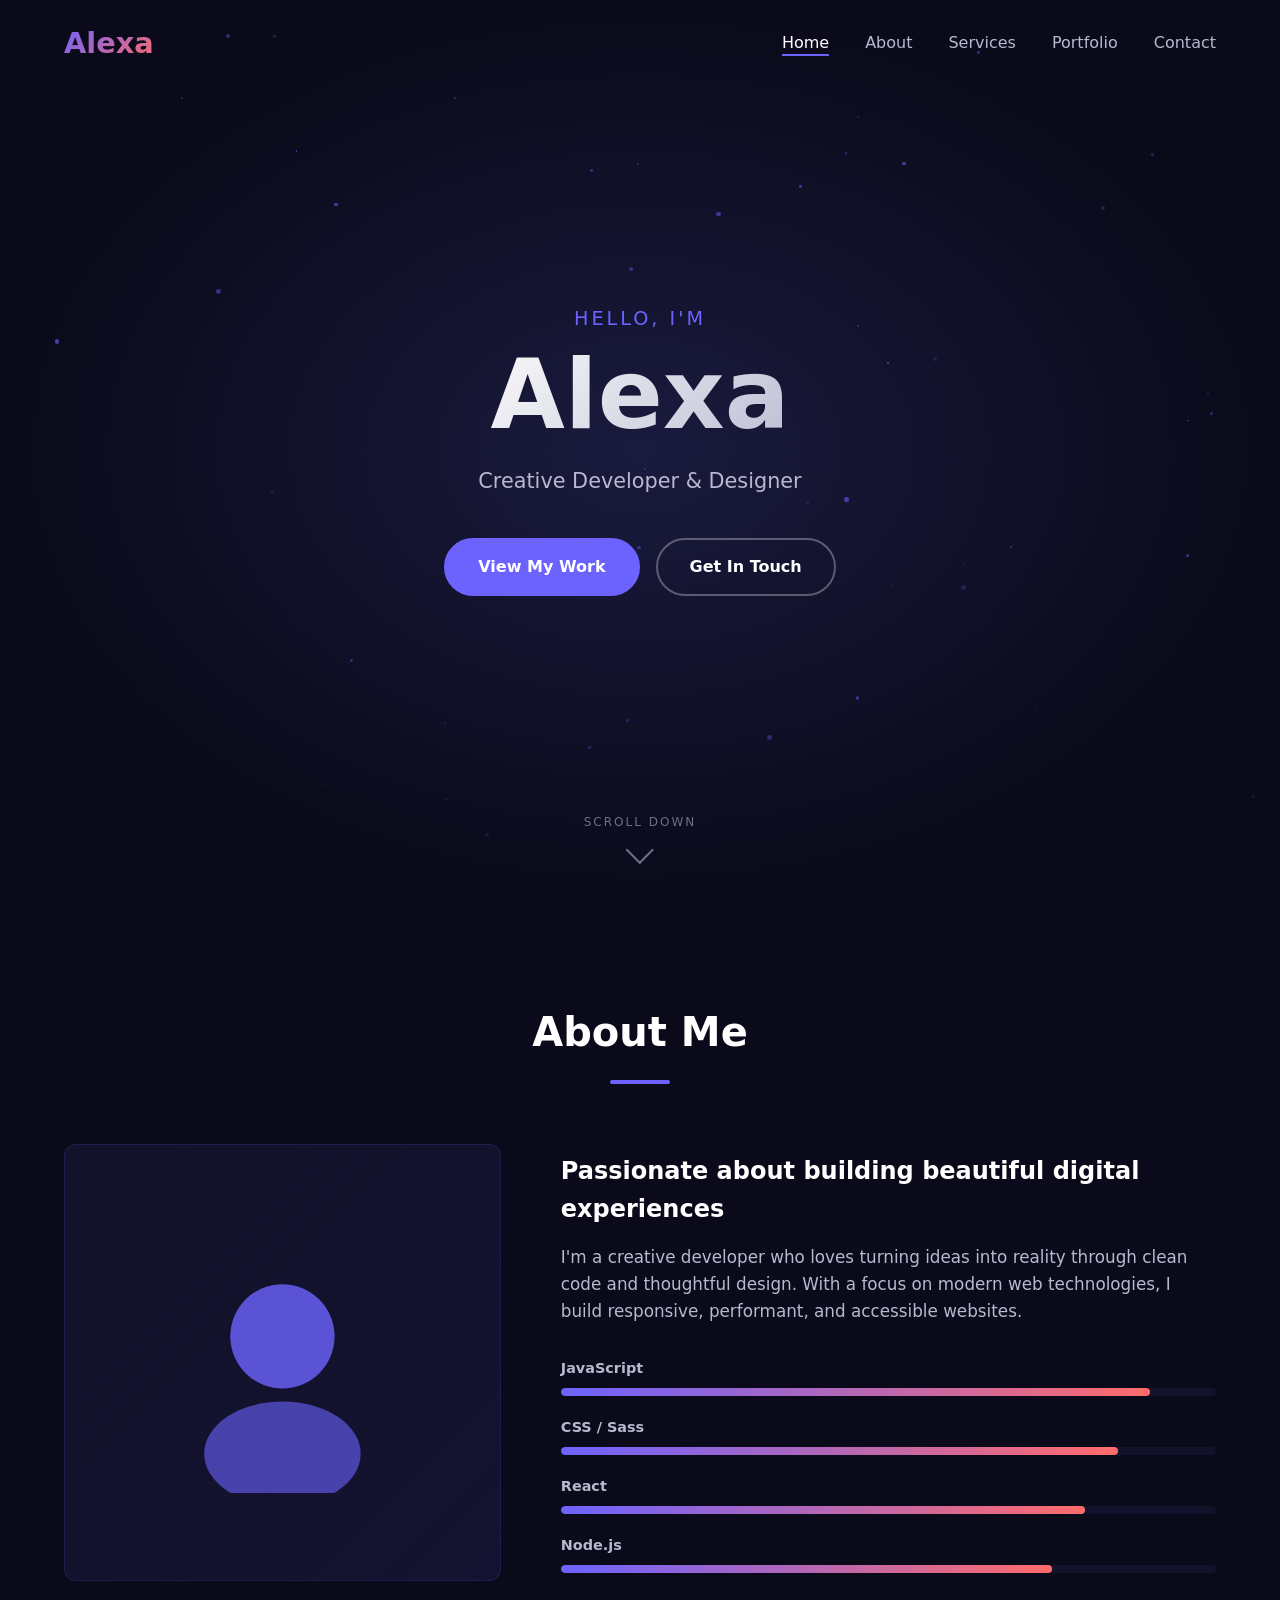
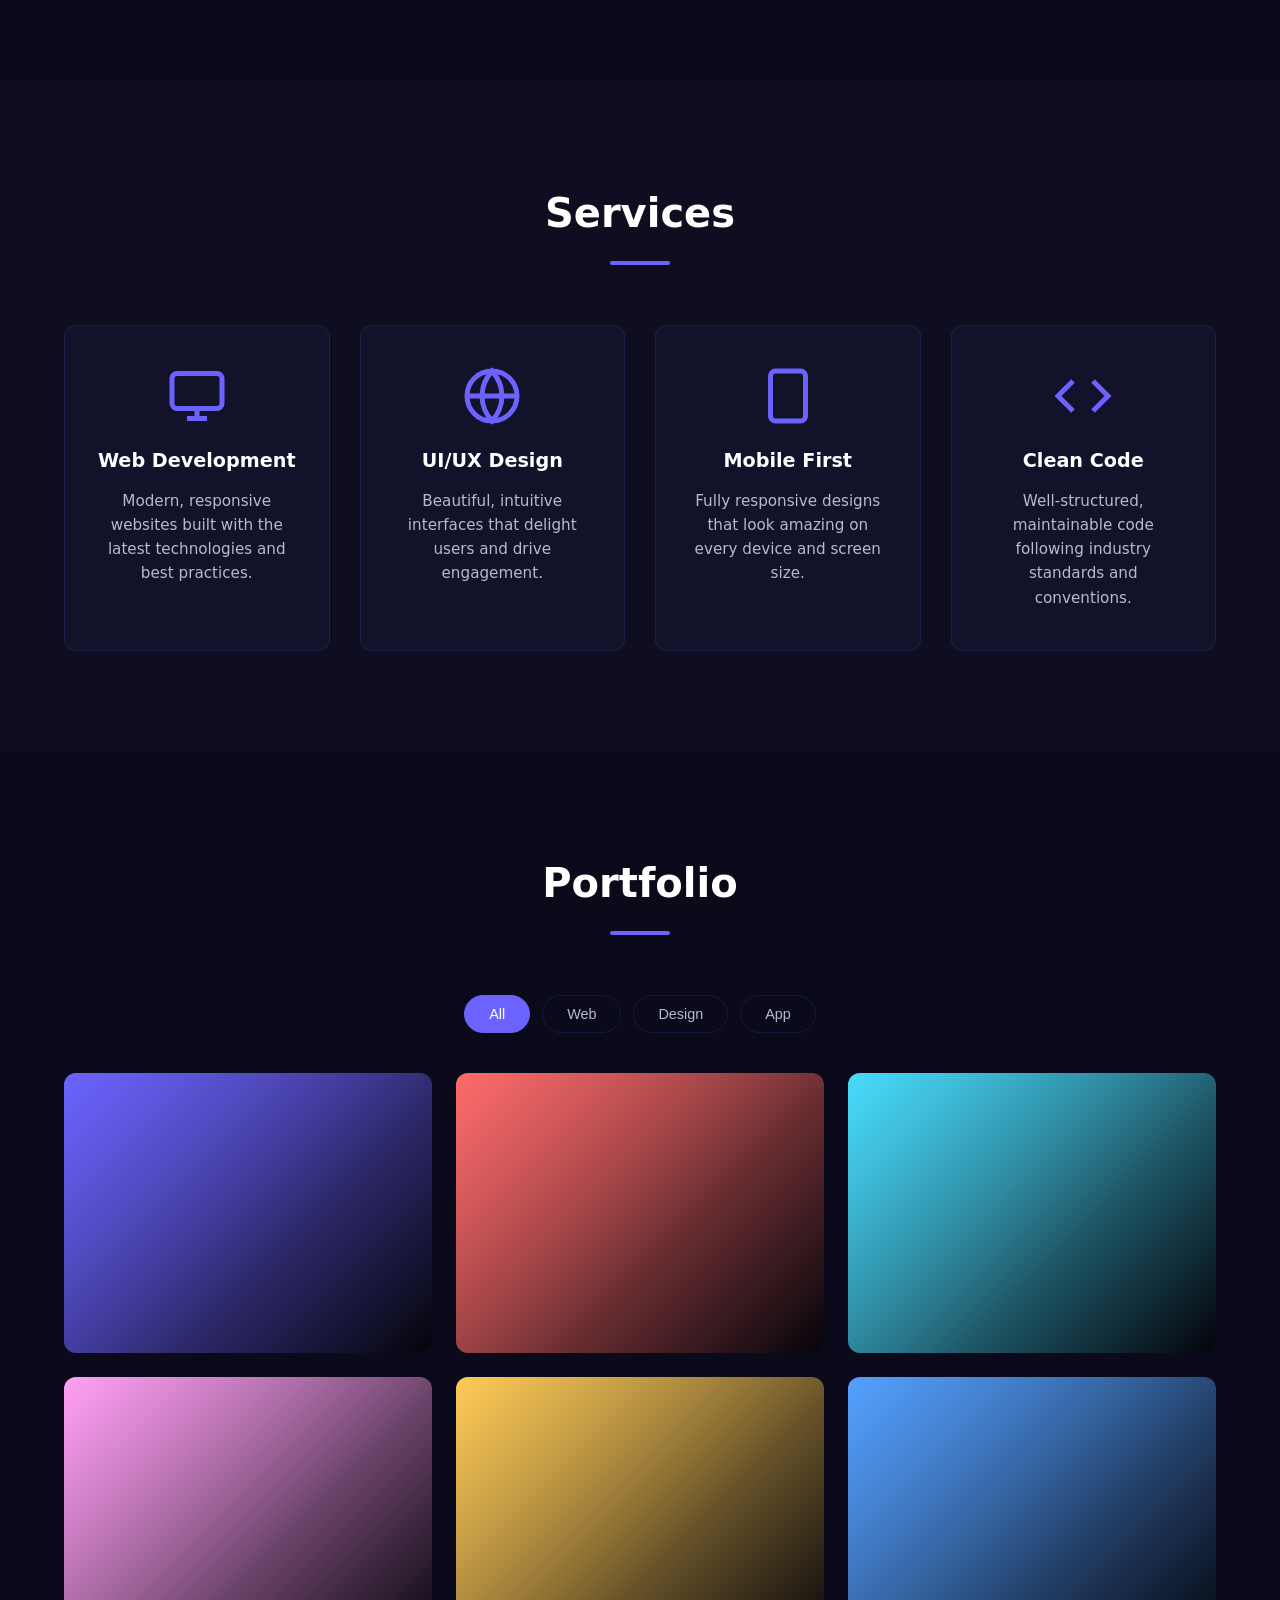
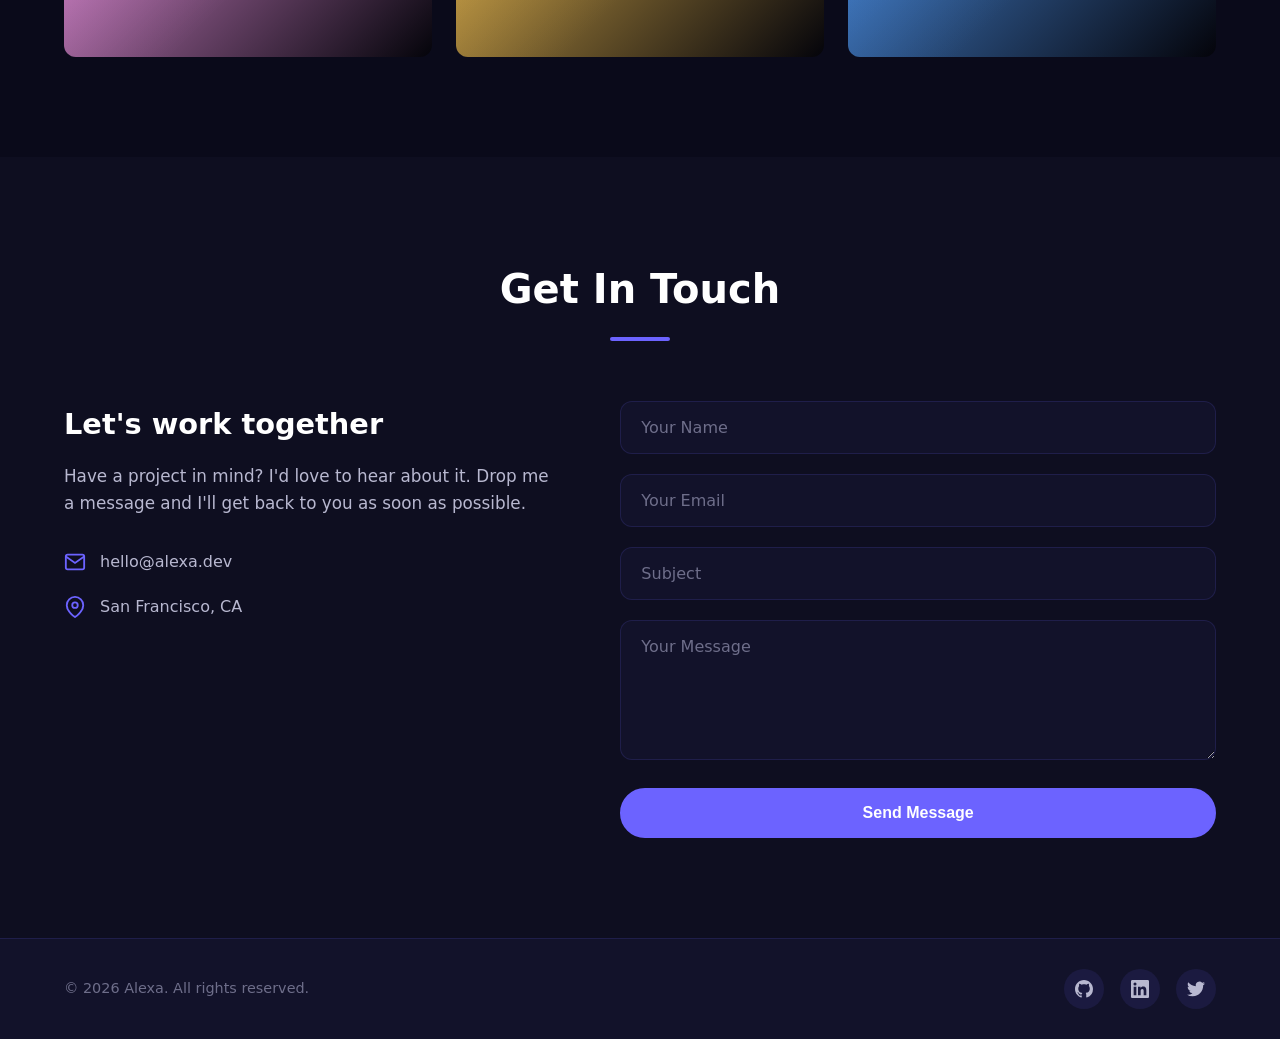
==== index.html @ 0485fc9c "Create modern portfolio website with HTML, CSS, and JavaScript - Hero section with particle animatio" ====
<!DOCTYPE html>
<html lang="en">
<head>
  <meta charset="UTF-8" />
  <meta name="viewport" content="width=device-width, initial-scale=1.0" />
  <title>Alexa | Modern Portfolio</title>
  <link rel="stylesheet" href="css/style.css" />
</head>
<body>
  <!-- Navigation -->
  <nav class="navbar" id="navbar">
    <div class="nav-container">
      <a href="#" class="nav-logo">Alexa</a>
      <button class="nav-toggle" id="navToggle" aria-label="Toggle menu">
        <span></span>
        <span></span>
        <span></span>
      </button>
      <ul class="nav-links" id="navLinks">
        <li><a href="#home">Home</a></li>
        <li><a href="#about">About</a></li>
        <li><a href="#services">Services</a></li>
        <li><a href="#portfolio">Portfolio</a></li>
        <li><a href="#contact">Contact</a></li>
      </ul>
    </div>
  </nav>

  <!-- Hero Section -->
  <section class="hero" id="home">
    <div class="hero-particles" id="particles"></div>
    <div class="hero-content">
      <h1 class="hero-title">
        <span class="greeting">Hello, I'm</span>
        <span class="name">Alexa</span>
      </h1>
      <p class="hero-subtitle">Creative Developer & Designer</p>
      <div class="hero-cta">
        <a href="#portfolio" class="btn btn-primary">View My Work</a>
        <a href="#contact" class="btn btn-outline">Get In Touch</a>
      </div>
    </div>
    <div class="scroll-indicator">
      <span>Scroll Down</span>
      <div class="scroll-arrow"></div>
    </div>
  </section>

  <!-- About Section -->
  <section class="section about" id="about">
    <div class="container">
      <h2 class="section-title">About Me</h2>
      <div class="about-grid">
        <div class="about-image">
          <div class="image-placeholder">
            <svg viewBox="0 0 200 200" xmlns="http://www.w3.org/2000/svg">
              <circle cx="100" cy="80" r="40" fill="#6c63ff" opacity="0.8"/>
              <ellipse cx="100" cy="170" rx="60" ry="40" fill="#6c63ff" opacity="0.6"/>
            </svg>
          </div>
        </div>
        <div class="about-text">
          <h3>Passionate about building beautiful digital experiences</h3>
          <p>I'm a creative developer who loves turning ideas into reality through clean code and thoughtful design. With a focus on modern web technologies, I build responsive, performant, and accessible websites.</p>
          <div class="skills-grid">
            <div class="skill-item" data-skill="90">
              <span class="skill-name">JavaScript</span>
              <div class="skill-bar"><div class="skill-fill"></div></div>
            </div>
            <div class="skill-item" data-skill="85">
              <span class="skill-name">CSS / Sass</span>
              <div class="skill-bar"><div class="skill-fill"></div></div>
            </div>
            <div class="skill-item" data-skill="80">
              <span class="skill-name">React</span>
              <div class="skill-bar"><div class="skill-fill"></div></div>
            </div>
            <div class="skill-item" data-skill="75">
              <span class="skill-name">Node.js</span>
              <div class="skill-bar"><div class="skill-fill"></div></div>
            </div>
          </div>
        </div>
      </div>
    </div>
  </section>

  <!-- Services Section -->
  <section class="section services" id="services">
    <div class="container">
      <h2 class="section-title">Services</h2>
      <div class="services-grid">
        <div class="service-card">
          <div class="service-icon">
            <svg viewBox="0 0 24 24" fill="none" stroke="currentColor" stroke-width="2">
              <rect x="2" y="3" width="20" height="14" rx="2"/>
              <line x1="8" y1="21" x2="16" y2="21"/>
              <line x1="12" y1="17" x2="12" y2="21"/>
            </svg>
          </div>
          <h3>Web Development</h3>
          <p>Modern, responsive websites built with the latest technologies and best practices.</p>
        </div>
        <div class="service-card">
          <div class="service-icon">
            <svg viewBox="0 0 24 24" fill="none" stroke="currentColor" stroke-width="2">
              <circle cx="12" cy="12" r="10"/>
              <path d="M2 12h20"/>
              <path d="M12 2a15.3 15.3 0 0 1 4 10 15.3 15.3 0 0 1-4 10 15.3 15.3 0 0 1-4-10 15.3 15.3 0 0 1 4-10z"/>
            </svg>
          </div>
          <h3>UI/UX Design</h3>
          <p>Beautiful, intuitive interfaces that delight users and drive engagement.</p>
        </div>
        <div class="service-card">
          <div class="service-icon">
            <svg viewBox="0 0 24 24" fill="none" stroke="currentColor" stroke-width="2">
              <rect x="5" y="2" width="14" height="20" rx="2"/>
              <line x1="12" y1="18" x2="12" y2="18"/>
            </svg>
          </div>
          <h3>Mobile First</h3>
          <p>Fully responsive designs that look amazing on every device and screen size.</p>
        </div>
        <div class="service-card">
          <div class="service-icon">
            <svg viewBox="0 0 24 24" fill="none" stroke="currentColor" stroke-width="2">
              <polyline points="16 18 22 12 16 6"/>
              <polyline points="8 6 2 12 8 18"/>
            </svg>
          </div>
          <h3>Clean Code</h3>
          <p>Well-structured, maintainable code following industry standards and conventions.</p>
        </div>
      </div>
    </div>
  </section>

  <!-- Portfolio Section -->
  <section class="section portfolio" id="portfolio">
    <div class="container">
      <h2 class="section-title">Portfolio</h2>
      <div class="portfolio-filter">
        <button class="filter-btn active" data-filter="all">All</button>
        <button class="filter-btn" data-filter="web">Web</button>
        <button class="filter-btn" data-filter="design">Design</button>
        <button class="filter-btn" data-filter="app">App</button>
      </div>
      <div class="portfolio-grid">
        <div class="portfolio-item" data-category="web">
          <div class="portfolio-card" style="--accent: #6c63ff;">
            <div class="portfolio-overlay">
              <h3>E-Commerce Platform</h3>
              <p>Full-stack web application</p>
            </div>
          </div>
        </div>
        <div class="portfolio-item" data-category="design">
          <div class="portfolio-card" style="--accent: #ff6b6b;">
            <div class="portfolio-overlay">
              <h3>Brand Identity</h3>
              <p>Visual design system</p>
            </div>
          </div>
        </div>
        <div class="portfolio-item" data-category="app">
          <div class="portfolio-card" style="--accent: #48dbfb;">
            <div class="portfolio-overlay">
              <h3>Fitness Tracker</h3>
              <p>Mobile application</p>
            </div>
          </div>
        </div>
        <div class="portfolio-item" data-category="web">
          <div class="portfolio-card" style="--accent: #ff9ff3;">
            <div class="portfolio-overlay">
              <h3>Blog Platform</h3>
              <p>Content management system</p>
            </div>
          </div>
        </div>
        <div class="portfolio-item" data-category="design">
          <div class="portfolio-card" style="--accent: #feca57;">
            <div class="portfolio-overlay">
              <h3>Dashboard UI</h3>
              <p>Data visualization</p>
            </div>
          </div>
        </div>
        <div class="portfolio-item" data-category="app">
          <div class="portfolio-card" style="--accent: #54a0ff;">
            <div class="portfolio-overlay">
              <h3>Weather App</h3>
              <p>Real-time weather data</p>
            </div>
          </div>
        </div>
      </div>
    </div>
  </section>

  <!-- Contact Section -->
  <section class="section contact" id="contact">
    <div class="container">
      <h2 class="section-title">Get In Touch</h2>
      <div class="contact-grid">
        <div class="contact-info">
          <h3>Let's work together</h3>
          <p>Have a project in mind? I'd love to hear about it. Drop me a message and I'll get back to you as soon as possible.</p>
          <div class="contact-details">
            <div class="contact-item">
              <svg viewBox="0 0 24 24" fill="none" stroke="currentColor" stroke-width="2">
                <path d="M4 4h16c1.1 0 2 .9 2 2v12c0 1.1-.9 2-2 2H4c-1.1 0-2-.9-2-2V6c0-1.1.9-2 2-2z"/>
                <polyline points="22,6 12,13 2,6"/>
              </svg>
              <span>hello@alexa.dev</span>
            </div>
            <div class="contact-item">
              <svg viewBox="0 0 24 24" fill="none" stroke="currentColor" stroke-width="2">
                <path d="M21 10c0 7-9 13-9 13s-9-6-9-13a9 9 0 0 1 18 0z"/>
                <circle cx="12" cy="10" r="3"/>
              </svg>
              <span>San Francisco, CA</span>
            </div>
          </div>
        </div>
        <form class="contact-form" id="contactForm">
          <div class="form-group">
            <input type="text" id="name" placeholder="Your Name" required />
          </div>
          <div class="form-group">
            <input type="email" id="email" placeholder="Your Email" required />
          </div>
          <div class="form-group">
            <input type="text" id="subject" placeholder="Subject" required />
          </div>
          <div class="form-group">
            <textarea id="message" placeholder="Your Message" rows="5" required></textarea>
          </div>
          <button type="submit" class="btn btn-primary btn-full">Send Message</button>
        </form>
      </div>
    </div>
  </section>

  <!-- Footer -->
  <footer class="footer">
    <div class="container">
      <div class="footer-content">
        <p>&copy; 2026 Alexa. All rights reserved.</p>
        <div class="social-links">
          <a href="#" aria-label="GitHub">
            <svg viewBox="0 0 24 24" fill="currentColor"><path d="M12 0C5.37 0 0 5.37 0 12c0 5.31 3.435 9.795 8.205 11.385.6.105.825-.255.825-.57 0-.285-.015-1.23-.015-2.235-3.015.555-3.795-.735-4.035-1.41-.135-.345-.72-1.41-1.23-1.695-.42-.225-1.02-.78-.015-.795.945-.015 1.62.87 1.845 1.23 1.08 1.815 2.805 1.305 3.495.99.105-.78.42-1.305.765-1.605-2.67-.3-5.46-1.335-5.46-5.925 0-1.305.465-2.385 1.23-3.225-.12-.3-.54-1.53.12-3.18 0 0 1.005-.315 3.3 1.23.96-.27 1.98-.405 3-.405s2.04.135 3 .405c2.295-1.56 3.3-1.23 3.3-1.23.66 1.65.24 2.88.12 3.18.765.84 1.23 1.905 1.23 3.225 0 4.605-2.805 5.625-5.475 5.925.435.375.81 1.095.81 2.22 0 1.605-.015 2.895-.015 3.3 0 .315.225.69.825.57A12.02 12.02 0 0 0 24 12c0-6.63-5.37-12-12-12z"/></svg>
          </a>
          <a href="#" aria-label="LinkedIn">
            <svg viewBox="0 0 24 24" fill="currentColor"><path d="M20.447 20.452h-3.554v-5.569c0-1.328-.027-3.037-1.852-3.037-1.853 0-2.136 1.445-2.136 2.939v5.667H9.351V9h3.414v1.561h.046c.477-.9 1.637-1.85 3.37-1.85 3.601 0 4.267 2.37 4.267 5.455v6.286zM5.337 7.433a2.062 2.062 0 0 1-2.063-2.065 2.064 2.064 0 1 1 2.063 2.065zm1.782 13.019H3.555V9h3.564v11.452zM22.225 0H1.771C.792 0 0 .774 0 1.729v20.542C0 23.227.792 24 1.771 24h20.451C23.2 24 24 23.227 24 22.271V1.729C24 .774 23.2 0 22.222 0h.003z"/></svg>
          </a>
          <a href="#" aria-label="Twitter">
            <svg viewBox="0 0 24 24" fill="currentColor"><path d="M23.953 4.57a10 10 0 0 1-2.825.775 4.958 4.958 0 0 0 2.163-2.723c-.951.555-2.005.959-3.127 1.184a4.92 4.92 0 0 0-8.384 4.482C7.69 8.095 4.067 6.13 1.64 3.162a4.822 4.822 0 0 0-.666 2.475c0 1.71.87 3.213 2.188 4.096a4.904 4.904 0 0 1-2.228-.616v.06a4.923 4.923 0 0 0 3.946 4.827 4.996 4.996 0 0 1-2.212.085 4.936 4.936 0 0 0 4.604 3.417 9.867 9.867 0 0 1-6.102 2.105c-.39 0-.779-.023-1.17-.067a13.995 13.995 0 0 0 7.557 2.209c9.053 0 13.998-7.496 13.998-13.985 0-.21 0-.42-.015-.63A9.935 9.935 0 0 0 24 4.59z"/></svg>
          </a>
        </div>
      </div>
    </div>
  </footer>

  <script src="js/main.js"></script>
</body>
</html>
---- css/style.css ----
/* ===== Reset & Base ===== */
*,
*::before,
*::after {
  margin: 0;
  padding: 0;
  box-sizing: border-box;
}

:root {
  --primary: #6c63ff;
  --primary-dark: #5a52d5;
  --secondary: #ff6b6b;
  --bg-dark: #0a0a1a;
  --bg-card: #12122a;
  --bg-section: #0e0e20;
  --text-primary: #ffffff;
  --text-secondary: #b8b8d0;
  --text-muted: #6e6e8a;
  --border: rgba(108, 99, 255, 0.15);
  --shadow: 0 8px 32px rgba(0, 0, 0, 0.3);
  --radius: 12px;
  --transition: 0.3s cubic-bezier(0.4, 0, 0.2, 1);
}

html {
  scroll-behavior: smooth;
  font-size: 16px;
}

body {
  font-family: 'Segoe UI', system-ui, -apple-system, sans-serif;
  background: var(--bg-dark);
  color: var(--text-primary);
  line-height: 1.6;
  overflow-x: hidden;
}

a {
  text-decoration: none;
  color: inherit;
}

ul {
  list-style: none;
}

img {
  max-width: 100%;
  display: block;
}

.container {
  max-width: 1200px;
  margin: 0 auto;
  padding: 0 24px;
}

/* ===== Buttons ===== */
.btn {
  display: inline-block;
  padding: 14px 32px;
  border-radius: 50px;
  font-size: 1rem;
  font-weight: 600;
  cursor: pointer;
  transition: var(--transition);
  border: 2px solid transparent;
  text-align: center;
}

.btn-primary {
  background: var(--primary);
  color: #fff;
  border-color: var(--primary);
}

.btn-primary:hover {
  background: var(--primary-dark);
  border-color: var(--primary-dark);
  transform: translateY(-2px);
  box-shadow: 0 8px 25px rgba(108, 99, 255, 0.4);
}

.btn-outline {
  background: transparent;
  color: var(--text-primary);
  border-color: rgba(255, 255, 255, 0.3);
}

.btn-outline:hover {
  border-color: var(--primary);
  color: var(--primary);
  transform: translateY(-2px);
}

.btn-full {
  width: 100%;
}

/* ===== Navbar ===== */
.navbar {
  position: fixed;
  top: 0;
  left: 0;
  width: 100%;
  z-index: 1000;
  padding: 20px 0;
  transition: var(--transition);
}

.navbar.scrolled {
  background: rgba(10, 10, 26, 0.95);
  backdrop-filter: blur(20px);
  padding: 12px 0;
  box-shadow: 0 2px 20px rgba(0, 0, 0, 0.3);
}

.nav-container {
  max-width: 1200px;
  margin: 0 auto;
  padding: 0 24px;
  display: flex;
  align-items: center;
  justify-content: space-between;
}

.nav-logo {
  font-size: 1.8rem;
  font-weight: 800;
  background: linear-gradient(135deg, var(--primary), var(--secondary));
  -webkit-background-clip: text;
  -webkit-text-fill-color: transparent;
  background-clip: text;
}

.nav-links {
  display: flex;
  gap: 36px;
}

.nav-links a {
  font-weight: 500;
  color: var(--text-secondary);
  transition: var(--transition);
  position: relative;
}

.nav-links a::after {
  content: '';
  position: absolute;
  bottom: -4px;
  left: 0;
  width: 0;
  height: 2px;
  background: var(--primary);
  transition: var(--transition);
}

.nav-links a:hover,
.nav-links a.active {
  color: var(--text-primary);
}

.nav-links a:hover::after,
.nav-links a.active::after {
  width: 100%;
}

.nav-toggle {
  display: none;
  flex-direction: column;
  gap: 5px;
  background: none;
  border: none;
  cursor: pointer;
  padding: 4px;
}

.nav-toggle span {
  width: 25px;
  height: 2px;
  background: var(--text-primary);
  transition: var(--transition);
}

/* ===== Hero Section ===== */
.hero {
  min-height: 100vh;
  display: flex;
  align-items: center;
  justify-content: center;
  text-align: center;
  position: relative;
  overflow: hidden;
  background: radial-gradient(ellipse at center, #1a1a3e 0%, var(--bg-dark) 70%);
}

.hero-particles {
  position: absolute;
  inset: 0;
  pointer-events: none;
}

.hero-content {
  position: relative;
  z-index: 2;
}

.hero-title {
  margin-bottom: 16px;
}

.greeting {
  display: block;
  font-size: 1.2rem;
  font-weight: 400;
  color: var(--primary);
  letter-spacing: 3px;
  text-transform: uppercase;
  margin-bottom: 8px;
  opacity: 0;
  animation: fadeInUp 0.8s ease forwards;
}

.name {
  display: block;
  font-size: clamp(3rem, 8vw, 6rem);
  font-weight: 800;
  background: linear-gradient(135deg, #fff 0%, #b8b8d0 100%);
  -webkit-background-clip: text;
  -webkit-text-fill-color: transparent;
  background-clip: text;
  line-height: 1.1;
  opacity: 0;
  animation: fadeInUp 0.8s ease 0.2s forwards;
}

.hero-subtitle {
  font-size: 1.3rem;
  color: var(--text-secondary);
  margin-bottom: 40px;
  opacity: 0;
  animation: fadeInUp 0.8s ease 0.4s forwards;
}

.hero-cta {
  display: flex;
  gap: 16px;
  justify-content: center;
  flex-wrap: wrap;
  opacity: 0;
  animation: fadeInUp 0.8s ease 0.6s forwards;
}

.scroll-indicator {
  position: absolute;
  bottom: 40px;
  left: 50%;
  transform: translateX(-50%);
  display: flex;
  flex-direction: column;
  align-items: center;
  gap: 8px;
  opacity: 0;
  animation: fadeIn 1s ease 1.2s forwards;
}

.scroll-indicator span {
  font-size: 0.75rem;
  color: var(--text-muted);
  letter-spacing: 2px;
  text-transform: uppercase;
}

.scroll-arrow {
  width: 20px;
  height: 20px;
  border-right: 2px solid var(--text-muted);
  border-bottom: 2px solid var(--text-muted);
  transform: rotate(45deg);
  animation: bounce 2s infinite;
}

/* ===== Sections ===== */
.section {
  padding: 100px 0;
}

.section:nth-child(even) {
  background: var(--bg-section);
}

.section-title {
  text-align: center;
  font-size: 2.5rem;
  font-weight: 700;
  margin-bottom: 60px;
  position: relative;
}

.section-title::after {
  content: '';
  display: block;
  width: 60px;
  height: 4px;
  background: var(--primary);
  margin: 16px auto 0;
  border-radius: 2px;
}

/* ===== About Section ===== */
.about-grid {
  display: grid;
  grid-template-columns: 1fr 1.5fr;
  gap: 60px;
  align-items: center;
}

.about-image {
  position: relative;
}

.image-placeholder {
  width: 100%;
  aspect-ratio: 1;
  background: linear-gradient(135deg, var(--bg-card), rgba(108, 99, 255, 0.1));
  border-radius: var(--radius);
  display: flex;
  align-items: center;
  justify-content: center;
  border: 1px solid var(--border);
}

.image-placeholder svg {
  width: 60%;
}

.about-text h3 {
  font-size: 1.5rem;
  margin-bottom: 16px;
  color: var(--text-primary);
}

.about-text p {
  color: var(--text-secondary);
  margin-bottom: 32px;
  font-size: 1.05rem;
}

.skills-grid {
  display: flex;
  flex-direction: column;
  gap: 20px;
}

.skill-item {
  display: flex;
  flex-direction: column;
  gap: 8px;
}

.skill-name {
  font-size: 0.9rem;
  font-weight: 600;
  color: var(--text-secondary);
}

.skill-bar {
  height: 8px;
  background: var(--bg-card);
  border-radius: 4px;
  overflow: hidden;
}

.skill-fill {
  height: 100%;
  background: linear-gradient(90deg, var(--primary), var(--secondary));
  border-radius: 4px;
  width: 0;
  transition: width 1.5s cubic-bezier(0.4, 0, 0.2, 1);
}

/* ===== Services Section ===== */
.services-grid {
  display: grid;
  grid-template-columns: repeat(auto-fit, minmax(250px, 1fr));
  gap: 30px;
}

.service-card {
  background: var(--bg-card);
  padding: 40px 30px;
  border-radius: var(--radius);
  border: 1px solid var(--border);
  transition: var(--transition);
  text-align: center;
}

.service-card:hover {
  transform: translateY(-8px);
  border-color: var(--primary);
  box-shadow: 0 20px 40px rgba(108, 99, 255, 0.15);
}

.service-icon {
  width: 60px;
  height: 60px;
  margin: 0 auto 20px;
  color: var(--primary);
}

.service-icon svg {
  width: 100%;
  height: 100%;
}

.service-card h3 {
  font-size: 1.2rem;
  margin-bottom: 12px;
}

.service-card p {
  color: var(--text-secondary);
  font-size: 0.95rem;
}

/* ===== Portfolio Section ===== */
.portfolio-filter {
  display: flex;
  justify-content: center;
  gap: 12px;
  margin-bottom: 40px;
  flex-wrap: wrap;
}

.filter-btn {
  padding: 10px 24px;
  border: 1px solid var(--border);
  background: transparent;
  color: var(--text-secondary);
  border-radius: 50px;
  cursor: pointer;
  font-size: 0.9rem;
  font-weight: 500;
  transition: var(--transition);
}

.filter-btn:hover,
.filter-btn.active {
  background: var(--primary);
  border-color: var(--primary);
  color: #fff;
}

.portfolio-grid {
  display: grid;
  grid-template-columns: repeat(auto-fit, minmax(320px, 1fr));
  gap: 24px;
}

.portfolio-item {
  transition: var(--transition);
}

.portfolio-item.hidden {
  display: none;
}

.portfolio-card {
  position: relative;
  height: 280px;
  border-radius: var(--radius);
  overflow: hidden;
  background: linear-gradient(135deg, var(--accent, var(--primary)), rgba(0, 0, 0, 0.6));
  cursor: pointer;
}

.portfolio-card::before {
  content: '';
  position: absolute;
  inset: 0;
  background: linear-gradient(135deg, var(--accent, var(--primary)) 0%, transparent 60%);
  opacity: 0.3;
}

.portfolio-overlay {
  position: absolute;
  inset: 0;
  display: flex;
  flex-direction: column;
  justify-content: flex-end;
  padding: 30px;
  background: linear-gradient(to top, rgba(0, 0, 0, 0.8) 0%, transparent 60%);
  opacity: 0;
  transition: var(--transition);
}

.portfolio-card:hover .portfolio-overlay {
  opacity: 1;
}

.portfolio-overlay h3 {
  font-size: 1.3rem;
  margin-bottom: 4px;
  transform: translateY(20px);
  transition: var(--transition);
}

.portfolio-overlay p {
  color: var(--text-secondary);
  font-size: 0.9rem;
  transform: translateY(20px);
  transition: transform 0.3s ease 0.05s;
}

.portfolio-card:hover .portfolio-overlay h3,
.portfolio-card:hover .portfolio-overlay p {
  transform: translateY(0);
}

/* ===== Contact Section ===== */
.contact-grid {
  display: grid;
  grid-template-columns: 1fr 1.2fr;
  gap: 60px;
  align-items: start;
}

.contact-info h3 {
  font-size: 1.8rem;
  margin-bottom: 16px;
}

.contact-info p {
  color: var(--text-secondary);
  margin-bottom: 32px;
  font-size: 1.05rem;
}

.contact-details {
  display: flex;
  flex-direction: column;
  gap: 20px;
}

.contact-item {
  display: flex;
  align-items: center;
  gap: 14px;
  color: var(--text-secondary);
}

.contact-item svg {
  width: 22px;
  height: 22px;
  color: var(--primary);
  flex-shrink: 0;
}

.contact-form {
  display: flex;
  flex-direction: column;
  gap: 20px;
}

.form-group input,
.form-group textarea {
  width: 100%;
  padding: 16px 20px;
  background: var(--bg-card);
  border: 1px solid var(--border);
  border-radius: var(--radius);
  color: var(--text-primary);
  font-size: 1rem;
  font-family: inherit;
  transition: var(--transition);
  outline: none;
}

.form-group input::placeholder,
.form-group textarea::placeholder {
  color: var(--text-muted);
}

.form-group input:focus,
.form-group textarea:focus {
  border-color: var(--primary);
  box-shadow: 0 0 0 3px rgba(108, 99, 255, 0.1);
}

.form-group textarea {
  resize: vertical;
  min-height: 140px;
}

/* ===== Footer ===== */
.footer {
  background: var(--bg-card);
  padding: 30px 0;
  border-top: 1px solid var(--border);
}

.footer-content {
  display: flex;
  align-items: center;
  justify-content: space-between;
}

.footer-content p {
  color: var(--text-muted);
  font-size: 0.9rem;
}

.social-links {
  display: flex;
  gap: 16px;
}

.social-links a {
  width: 40px;
  height: 40px;
  display: flex;
  align-items: center;
  justify-content: center;
  border-radius: 50%;
  background: rgba(108, 99, 255, 0.1);
  color: var(--text-secondary);
  transition: var(--transition);
}

.social-links a svg {
  width: 18px;
  height: 18px;
}

.social-links a:hover {
  background: var(--primary);
  color: #fff;
  transform: translateY(-3px);
}

/* ===== Animations ===== */
@keyframes fadeInUp {
  from {
    opacity: 0;
    transform: translateY(30px);
  }
  to {
    opacity: 1;
    transform: translateY(0);
  }
}

@keyframes fadeIn {
  from { opacity: 0; }
  to { opacity: 1; }
}

@keyframes bounce {
  0%, 20%, 50%, 80%, 100% {
    transform: rotate(45deg) translateY(0);
  }
  40% {
    transform: rotate(45deg) translateY(-10px);
  }
  60% {
    transform: rotate(45deg) translateY(-5px);
  }
}

/* Scroll reveal */
.reveal {
  opacity: 0;
  transform: translateY(40px);
  transition: opacity 0.8s ease, transform 0.8s ease;
}

.reveal.visible {
  opacity: 1;
  transform: translateY(0);
}

/* ===== Responsive ===== */
@media (max-width: 768px) {
  .nav-toggle {
    display: flex;
  }

  .nav-links {
    position: fixed;
    top: 0;
    right: -100%;
    width: 280px;
    height: 100vh;
    background: var(--bg-card);
    flex-direction: column;
    padding: 80px 40px;
    gap: 24px;
    transition: var(--transition);
    box-shadow: var(--shadow);
  }

  .nav-links.open {
    right: 0;
  }

  .nav-toggle.open span:nth-child(1) {
    transform: rotate(45deg) translate(5px, 5px);
  }

  .nav-toggle.open span:nth-child(2) {
    opacity: 0;
  }

  .nav-toggle.open span:nth-child(3) {
    transform: rotate(-45deg) translate(5px, -5px);
  }

  .about-grid {
    grid-template-columns: 1fr;
    gap: 40px;
  }

  .about-image {
    max-width: 300px;
    margin: 0 auto;
  }

  .contact-grid {
    grid-template-columns: 1fr;
    gap: 40px;
  }

  .portfolio-grid {
    grid-template-columns: 1fr;
  }

  .section {
    padding: 70px 0;
  }

  .section-title {
    font-size: 2rem;
    margin-bottom: 40px;
  }

  .footer-content {
    flex-direction: column;
    gap: 16px;
    text-align: center;
  }
}

@media (max-width: 480px) {
  .hero-cta {
    flex-direction: column;
    align-items: center;
  }

  .btn {
    padding: 12px 28px;
  }
}
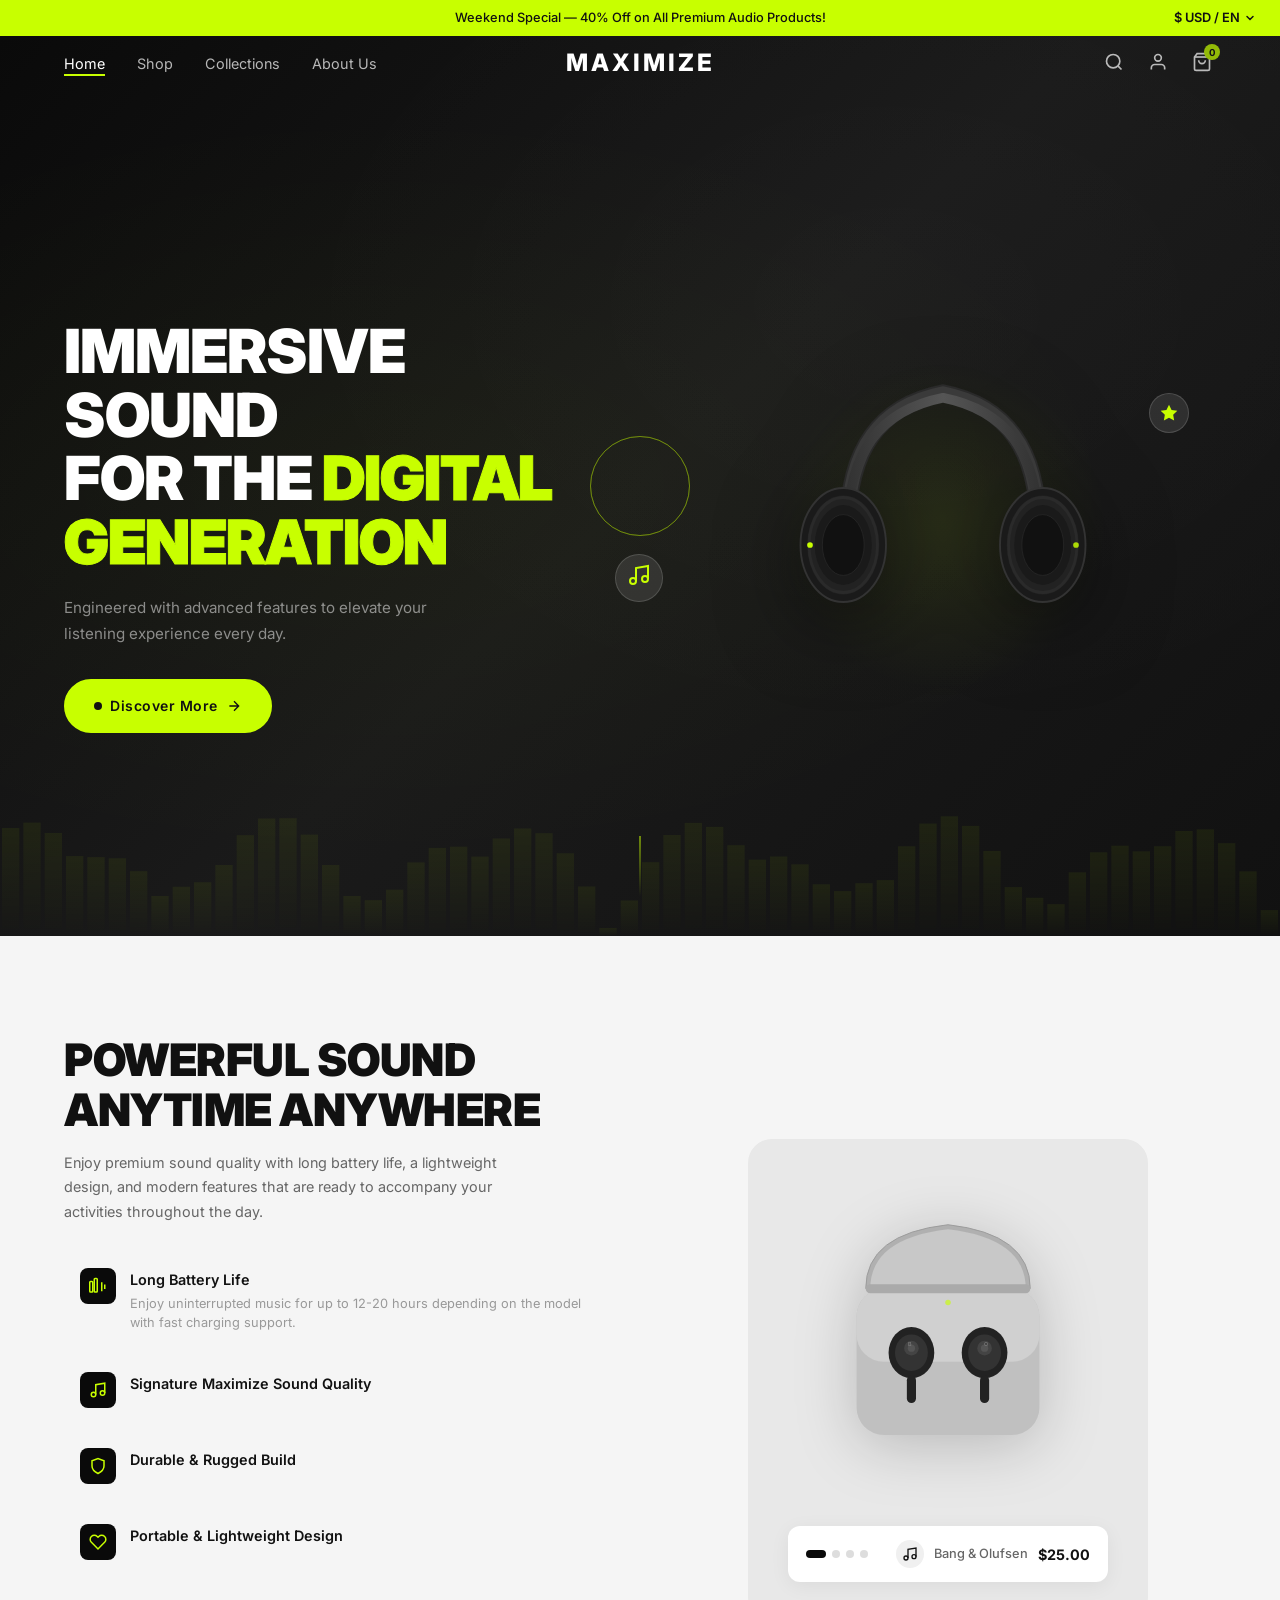
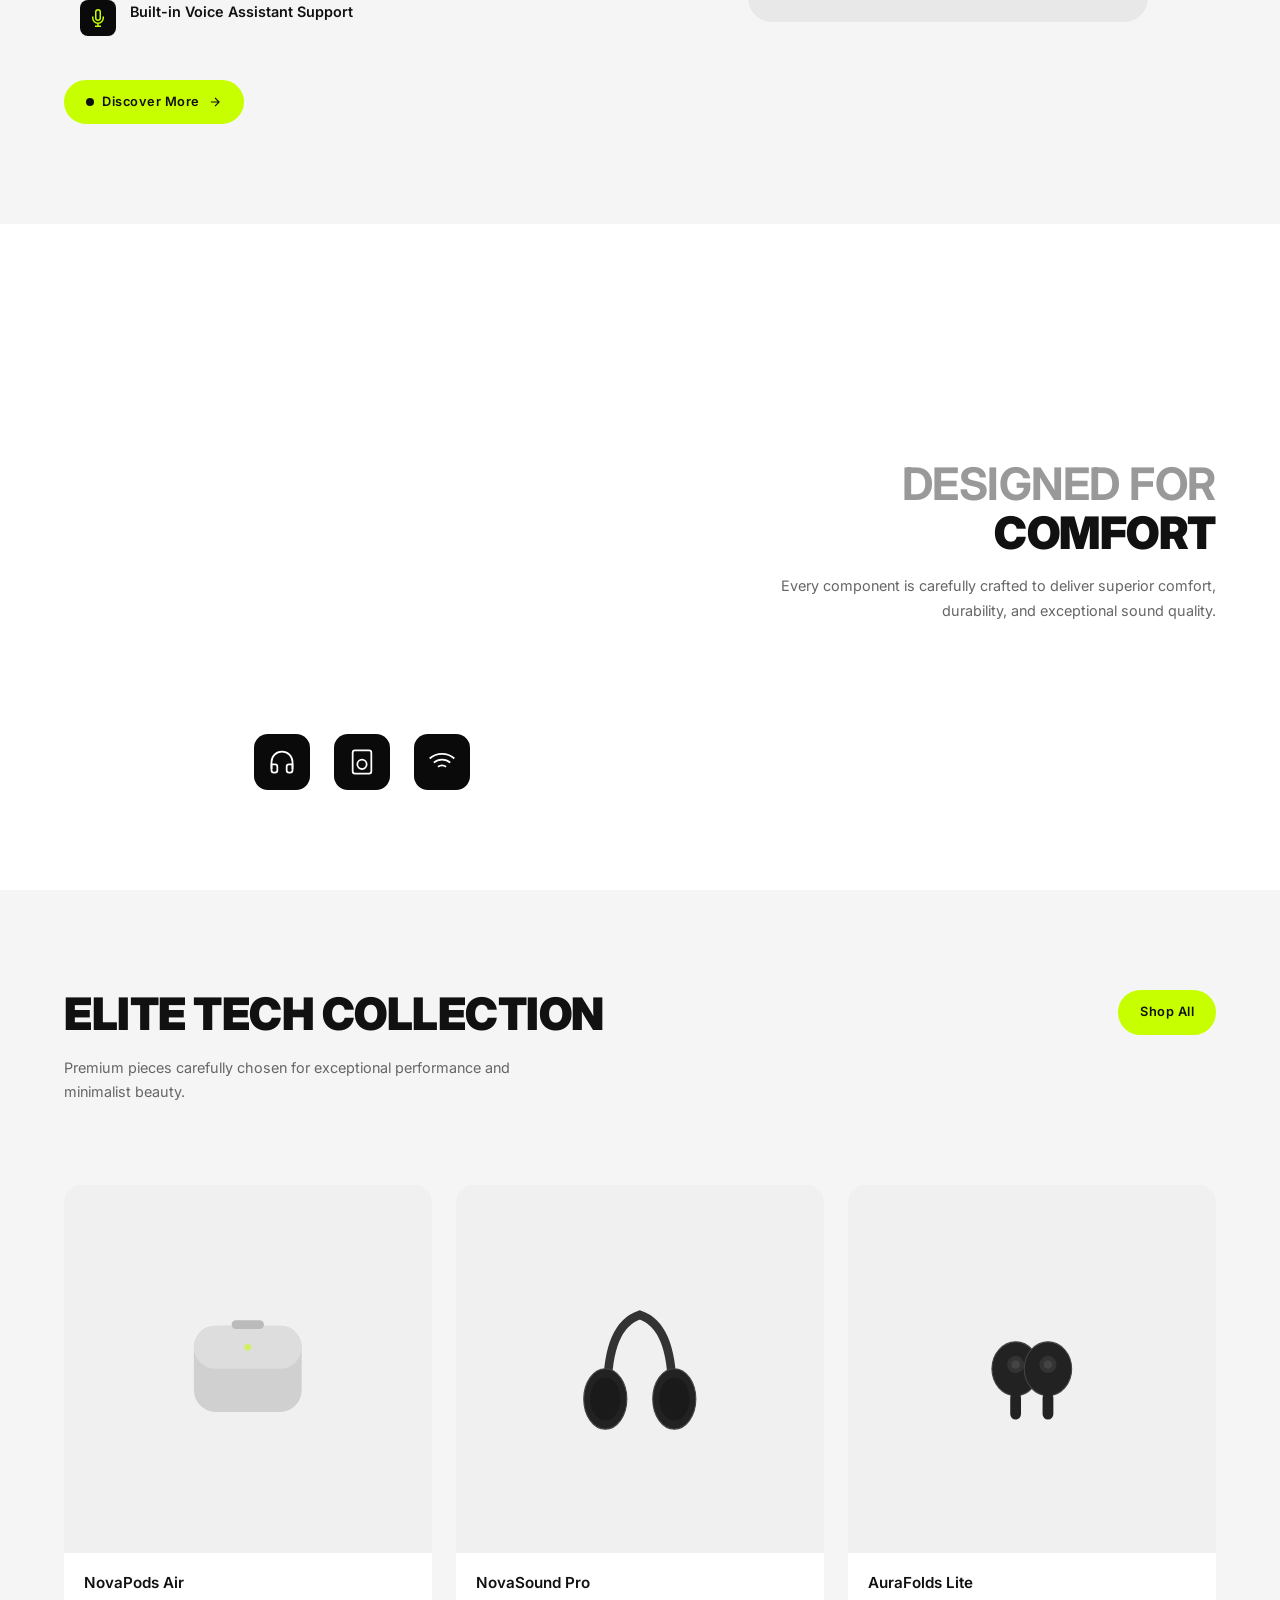
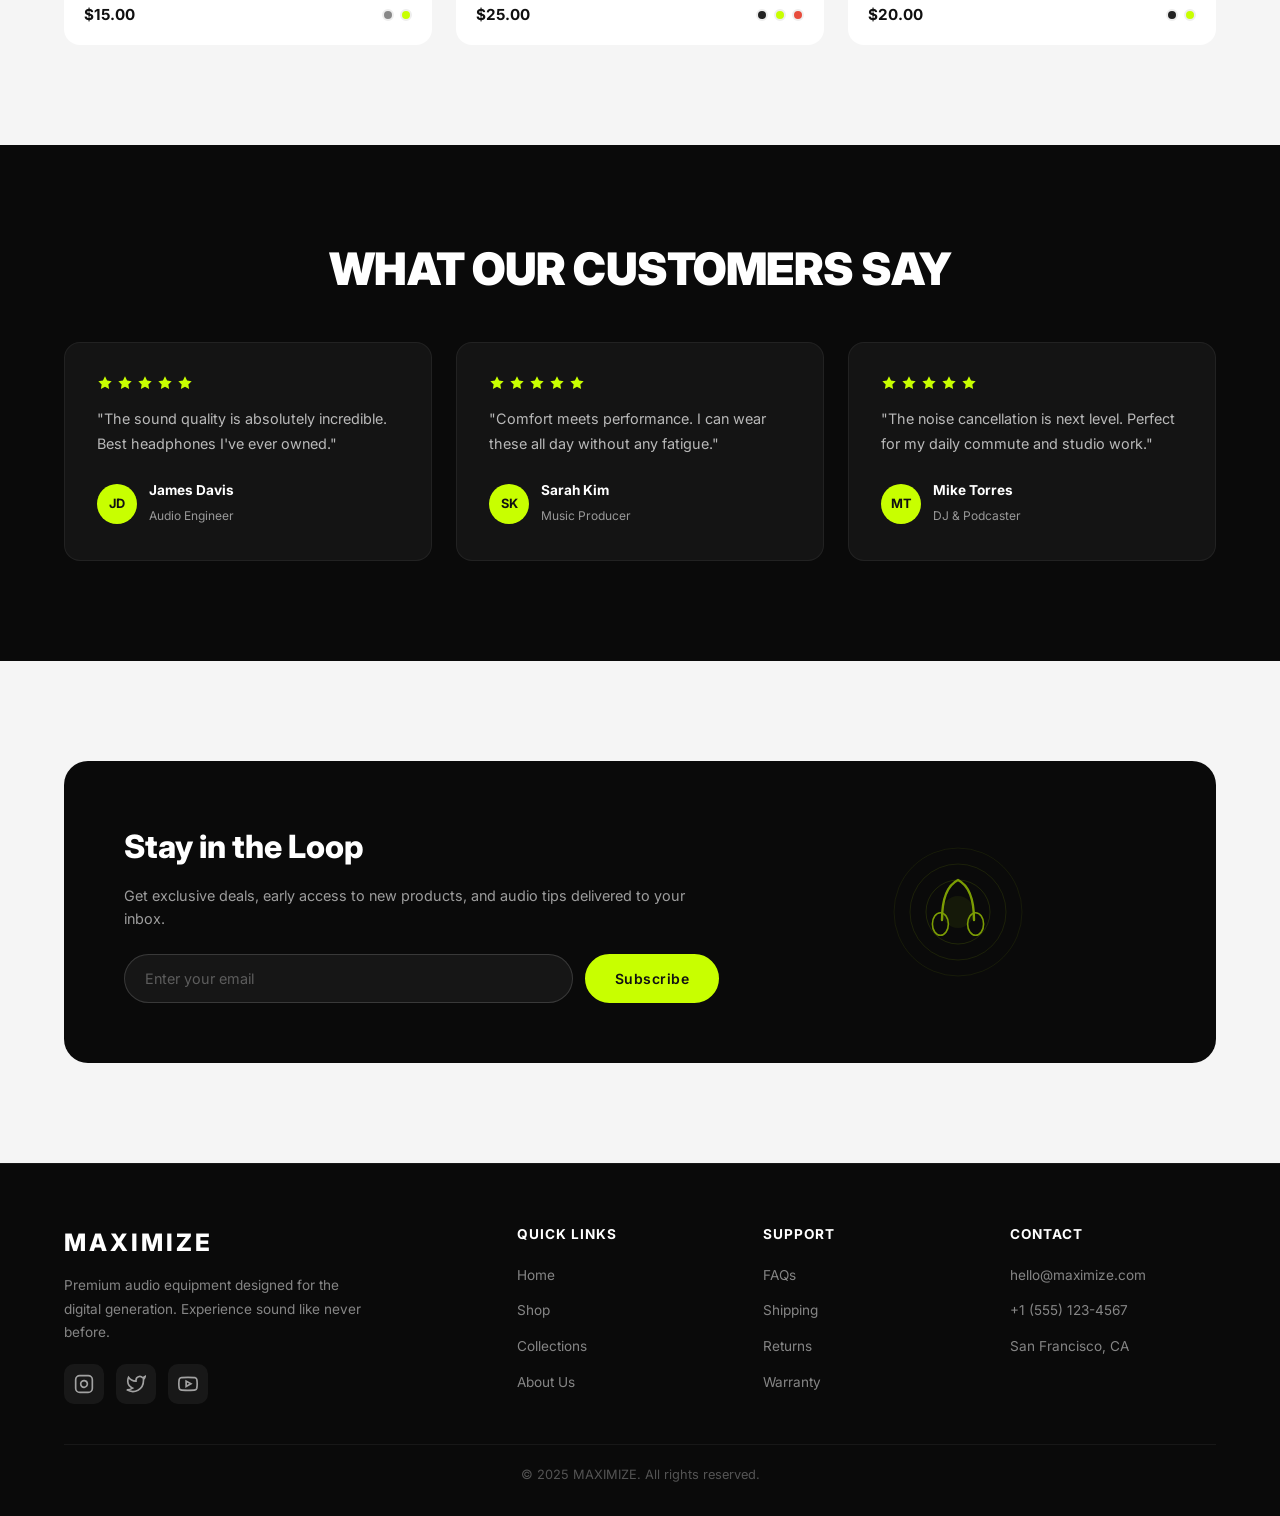
==== commit 310eea64: "feat: transform into MAXIMIZE headphone website with animations - Complete redesign based on premium" ====
--- a/index.html
+++ b/index.html
@@ -3,195 +3,460 @@
 <head>
   <meta charset="UTF-8" />
   <meta name="viewport" content="width=device-width, initial-scale=1.0" />
-  <title>Alexa | Modern Portfolio</title>
+  <title>MAXIMIZE | Premium Audio Experience</title>
   <link rel="stylesheet" href="css/style.css" />
+  <link rel="preconnect" href="https://fonts.googleapis.com" />
+  <link rel="preconnect" href="https://fonts.gstatic.com" crossorigin />
+  <link href="https://fonts.googleapis.com/css2?family=Inter:wght@300;400;500;600;700;800;900&display=swap" rel="stylesheet" />
 </head>
 <body>
+  <!-- Promo Banner -->
+  <div class="promo-banner">
+    <p>Weekend Special &mdash; 40% Off on All Premium Audio Products!</p>
+    <div class="currency-selector">
+      <span>$ USD / EN</span>
+      <svg width="12" height="12" viewBox="0 0 12 12" fill="none"><path d="M3 4.5L6 7.5L9 4.5" stroke="currentColor" stroke-width="1.5" stroke-linecap="round"/></svg>
+    </div>
+  </div>
+
   <!-- Navigation -->
   <nav class="navbar" id="navbar">
     <div class="nav-container">
-      <a href="#" class="nav-logo">Alexa</a>
+      <ul class="nav-links-left" id="navLinks">
+        <li><a href="#home" class="active">Home</a></li>
+        <li><a href="#products">Shop</a></li>
+        <li><a href="#collection">Collections</a></li>
+        <li><a href="#about">About Us</a></li>
+      </ul>
+      <a href="#" class="nav-logo">MAXIMIZE</a>
+      <div class="nav-actions">
+        <button class="nav-icon" aria-label="Search">
+          <svg width="20" height="20" viewBox="0 0 24 24" fill="none" stroke="currentColor" stroke-width="2"><circle cx="11" cy="11" r="8"/><line x1="21" y1="21" x2="16.65" y2="16.65"/></svg>
+        </button>
+        <button class="nav-icon" aria-label="Account">
+          <svg width="20" height="20" viewBox="0 0 24 24" fill="none" stroke="currentColor" stroke-width="2"><path d="M20 21v-2a4 4 0 00-4-4H8a4 4 0 00-4 4v2"/><circle cx="12" cy="7" r="4"/></svg>
+        </button>
+        <button class="nav-icon cart-icon" aria-label="Cart">
+          <svg width="20" height="20" viewBox="0 0 24 24" fill="none" stroke="currentColor" stroke-width="2"><path d="M6 2L3 6v14a2 2 0 002 2h14a2 2 0 002-2V6l-3-4z"/><line x1="3" y1="6" x2="21" y2="6"/><path d="M16 10a4 4 0 01-8 0"/></svg>
+          <span class="cart-badge">0</span>
+        </button>
+      </div>
       <button class="nav-toggle" id="navToggle" aria-label="Toggle menu">
         <span></span>
         <span></span>
         <span></span>
       </button>
-      <ul class="nav-links" id="navLinks">
-        <li><a href="#home">Home</a></li>
-        <li><a href="#about">About</a></li>
-        <li><a href="#services">Services</a></li>
-        <li><a href="#portfolio">Portfolio</a></li>
-        <li><a href="#contact">Contact</a></li>
-      </ul>
     </div>
   </nav>
 
   <!-- Hero Section -->
   <section class="hero" id="home">
-    <div class="hero-particles" id="particles"></div>
+    <div class="hero-bg-gradient"></div>
     <div class="hero-content">
-      <h1 class="hero-title">
-        <span class="greeting">Hello, I'm</span>
-        <span class="name">Alexa</span>
-      </h1>
-      <p class="hero-subtitle">Creative Developer & Designer</p>
-      <div class="hero-cta">
-        <a href="#portfolio" class="btn btn-primary">View My Work</a>
-        <a href="#contact" class="btn btn-outline">Get In Touch</a>
-      </div>
-    </div>
-    <div class="scroll-indicator">
-      <span>Scroll Down</span>
-      <div class="scroll-arrow"></div>
+      <div class="hero-text">
+        <h1 class="hero-title">
+          <span class="line">IMMERSIVE SOUND</span>
+          <span class="line">FOR THE <span class="highlight">DIGITAL</span></span>
+          <span class="line highlight">GENERATION</span>
+        </h1>
+        <p class="hero-subtitle">Engineered with advanced features to elevate your listening experience every day.</p>
+        <a href="#products" class="btn btn-primary">
+          <span class="btn-dot"></span>
+          Discover More
+          <svg width="16" height="16" viewBox="0 0 24 24" fill="none" stroke="currentColor" stroke-width="2"><path d="M5 12h14M12 5l7 7-7 7"/></svg>
+        </a>
+      </div>
+      <div class="hero-headphone">
+        <div class="headphone-glow"></div>
+        <div class="headphone-3d" id="heroHeadphone">
+          <!-- SVG Headphone Illustration -->
+          <svg viewBox="0 0 400 400" xmlns="http://www.w3.org/2000/svg" class="headphone-svg">
+            <!-- Headband -->
+            <path d="M100,200 Q100,80 200,60 Q300,80 300,200" fill="none" stroke="#2a2a2a" stroke-width="18" stroke-linecap="round"/>
+            <path d="M100,200 Q100,80 200,60 Q300,80 300,200" fill="none" stroke="#3a3a3a" stroke-width="14" stroke-linecap="round"/>
+            <path d="M100,200 Q100,85 200,65 Q300,85 300,200" fill="none" stroke="url(#headbandGrad)" stroke-width="10" stroke-linecap="round"/>
+            <!-- Left Ear Cup -->
+            <ellipse cx="95" cy="220" rx="45" ry="60" fill="#1a1a1a" stroke="#333" stroke-width="2"/>
+            <ellipse cx="95" cy="220" rx="38" ry="52" fill="#222"/>
+            <ellipse cx="95" cy="220" rx="30" ry="42" fill="#1a1a1a"/>
+            <ellipse cx="95" cy="220" rx="22" ry="32" fill="#111" stroke="#333" stroke-width="0.5"/>
+            <!-- Right Ear Cup -->
+            <ellipse cx="305" cy="220" rx="45" ry="60" fill="#1a1a1a" stroke="#333" stroke-width="2"/>
+            <ellipse cx="305" cy="220" rx="38" ry="52" fill="#222"/>
+            <ellipse cx="305" cy="220" rx="30" ry="42" fill="#1a1a1a"/>
+            <ellipse cx="305" cy="220" rx="22" ry="32" fill="#111" stroke="#333" stroke-width="0.5"/>
+            <!-- Cushion Details -->
+            <ellipse cx="95" cy="220" rx="36" ry="50" fill="none" stroke="#2a2a2a" stroke-width="3"/>
+            <ellipse cx="305" cy="220" rx="36" ry="50" fill="none" stroke="#2a2a2a" stroke-width="3"/>
+            <!-- LED accents -->
+            <circle cx="60" cy="220" r="3" fill="#c8ff00" opacity="0.8">
+              <animate attributeName="opacity" values="0.4;1;0.4" dur="2s" repeatCount="indefinite"/>
+            </circle>
+            <circle cx="340" cy="220" r="3" fill="#c8ff00" opacity="0.8">
+              <animate attributeName="opacity" values="0.4;1;0.4" dur="2s" repeatCount="indefinite" begin="1s"/>
+            </circle>
+            <defs>
+              <linearGradient id="headbandGrad" x1="0%" y1="0%" x2="100%" y2="0%">
+                <stop offset="0%" style="stop-color:#333"/>
+                <stop offset="50%" style="stop-color:#555"/>
+                <stop offset="100%" style="stop-color:#333"/>
+              </linearGradient>
+            </defs>
+          </svg>
+        </div>
+        <div class="hero-floating-badges">
+          <div class="floating-badge badge-1">
+            <div class="badge-avatar">
+              <svg width="24" height="24" viewBox="0 0 24 24" fill="none" stroke="#c8ff00" stroke-width="2"><path d="M9 18V5l12-2v13"/><circle cx="6" cy="18" r="3"/><circle cx="18" cy="16" r="3"/></svg>
+            </div>
+          </div>
+          <div class="floating-badge badge-2">
+            <svg width="20" height="20" viewBox="0 0 24 24" fill="#c8ff00"><path d="M12 2l3.09 6.26L22 9.27l-5 4.87 1.18 6.88L12 17.77l-6.18 3.25L7 14.14 2 9.27l6.91-1.01L12 2z"/></svg>
+          </div>
+        </div>
+      </div>
+    </div>
+    <div class="hero-scroll-indicator">
+      <div class="scroll-line"></div>
     </div>
   </section>
 
-  <!-- About Section -->
-  <section class="section about" id="about">
+  <!-- Powerful Sound Section -->
+  <section class="section powerful-sound" id="about">
     <div class="container">
-      <h2 class="section-title">About Me</h2>
-      <div class="about-grid">
-        <div class="about-image">
-          <div class="image-placeholder">
-            <svg viewBox="0 0 200 200" xmlns="http://www.w3.org/2000/svg">
-              <circle cx="100" cy="80" r="40" fill="#6c63ff" opacity="0.8"/>
-              <ellipse cx="100" cy="170" rx="60" ry="40" fill="#6c63ff" opacity="0.6"/>
+      <div class="powerful-grid">
+        <div class="powerful-text">
+          <h2 class="section-heading">
+            <span>POWERFUL SOUND</span>
+            <span>ANYTIME ANYWHERE</span>
+          </h2>
+          <p class="section-desc">Enjoy premium sound quality with long battery life, a lightweight design, and modern features that are ready to accompany your activities throughout the day.</p>
+          <ul class="feature-list">
+            <li>
+              <span class="feature-icon">
+                <svg width="18" height="18" viewBox="0 0 24 24" fill="none" stroke="#c8ff00" stroke-width="2"><rect x="1" y="6" width="4" height="14" rx="1"/><rect x="7" y="2" width="4" height="18" rx="1"/><path d="M17 7v12M21 10v6"/></svg>
+              </span>
+              <div>
+                <strong>Long Battery Life</strong>
+                <p>Enjoy uninterrupted music for up to 12-20 hours depending on the model with fast charging support.</p>
+              </div>
+            </li>
+            <li>
+              <span class="feature-icon">
+                <svg width="18" height="18" viewBox="0 0 24 24" fill="none" stroke="#c8ff00" stroke-width="2"><path d="M9 18V5l12-2v13"/><circle cx="6" cy="18" r="3"/><circle cx="18" cy="16" r="3"/></svg>
+              </span>
+              <div>
+                <strong>Signature Maximize Sound Quality</strong>
+              </div>
+            </li>
+            <li>
+              <span class="feature-icon">
+                <svg width="18" height="18" viewBox="0 0 24 24" fill="none" stroke="#c8ff00" stroke-width="2"><path d="M12 22s8-4 8-10V5l-8-3-8 3v7c0 6 8 10 8 10z"/></svg>
+              </span>
+              <div>
+                <strong>Durable & Rugged Build</strong>
+              </div>
+            </li>
+            <li>
+              <span class="feature-icon">
+                <svg width="18" height="18" viewBox="0 0 24 24" fill="none" stroke="#c8ff00" stroke-width="2"><path d="M20.84 4.61a5.5 5.5 0 00-7.78 0L12 5.67l-1.06-1.06a5.5 5.5 0 00-7.78 7.78l1.06 1.06L12 21.23l7.78-7.78 1.06-1.06a5.5 5.5 0 000-7.78z"/></svg>
+              </span>
+              <div>
+                <strong>Portable & Lightweight Design</strong>
+              </div>
+            </li>
+            <li>
+              <span class="feature-icon">
+                <svg width="18" height="18" viewBox="0 0 24 24" fill="none" stroke="#c8ff00" stroke-width="2"><path d="M12 1a3 3 0 00-3 3v8a3 3 0 006 0V4a3 3 0 00-3-3z"/><path d="M19 10v2a7 7 0 01-14 0v-2"/><line x1="12" y1="19" x2="12" y2="23"/><line x1="8" y1="23" x2="16" y2="23"/></svg>
+              </span>
+              <div>
+                <strong>Built-in Voice Assistant Support</strong>
+              </div>
+            </li>
+          </ul>
+          <a href="#products" class="btn btn-primary btn-sm">
+            <span class="btn-dot"></span>
+            Discover More
+            <svg width="14" height="14" viewBox="0 0 24 24" fill="none" stroke="currentColor" stroke-width="2"><path d="M5 12h14M12 5l7 7-7 7"/></svg>
+          </a>
+        </div>
+        <div class="powerful-product">
+          <div class="product-showcase">
+            <div class="earbuds-container" id="earbudsShowcase">
+              <!-- SVG Earbuds in Case -->
+              <svg viewBox="0 0 350 350" xmlns="http://www.w3.org/2000/svg" class="earbuds-svg">
+                <!-- Case Body -->
+                <rect x="75" y="120" width="200" height="160" rx="30" fill="#c0c0c0"/>
+                <rect x="75" y="120" width="200" height="80" rx="30" fill="#d0d0d0"/>
+                <!-- Case Lid (open) -->
+                <path d="M85,120 Q85,60 175,50 Q265,60 265,120" fill="#b0b0b0" stroke="#999" stroke-width="1"/>
+                <path d="M90,120 Q90,65 175,55 Q260,65 260,120" fill="#c8c8c8"/>
+                <!-- Hinge -->
+                <rect x="85" y="115" width="180" height="10" rx="5" fill="#aaa"/>
+                <!-- Left Earbud -->
+                <g class="earbud-left">
+                  <ellipse cx="135" cy="190" rx="25" ry="28" fill="#222"/>
+                  <ellipse cx="135" cy="190" rx="18" ry="20" fill="#333"/>
+                  <circle cx="135" cy="185" r="8" fill="#444"/>
+                  <circle cx="135" cy="185" r="4" fill="#555"/>
+                  <!-- Earbud stem -->
+                  <rect x="130" y="215" width="10" height="30" rx="5" fill="#222"/>
+                  <text x="133" y="183" font-size="6" fill="#888" text-anchor="middle">B</text>
+                </g>
+                <!-- Right Earbud -->
+                <g class="earbud-right">
+                  <ellipse cx="215" cy="190" rx="25" ry="28" fill="#222"/>
+                  <ellipse cx="215" cy="190" rx="18" ry="20" fill="#333"/>
+                  <circle cx="215" cy="185" r="8" fill="#444"/>
+                  <circle cx="215" cy="185" r="4" fill="#555"/>
+                  <!-- Earbud stem -->
+                  <rect x="210" y="215" width="10" height="30" rx="5" fill="#222"/>
+                  <text x="217" y="183" font-size="6" fill="#888" text-anchor="middle">O</text>
+                </g>
+                <!-- LED indicator -->
+                <circle cx="175" cy="135" r="3" fill="#c8ff00" opacity="0.8">
+                  <animate attributeName="opacity" values="0.3;1;0.3" dur="3s" repeatCount="indefinite"/>
+                </circle>
+              </svg>
+            </div>
+            <div class="product-info-card">
+              <div class="product-dots">
+                <span class="dot active"></span>
+                <span class="dot"></span>
+                <span class="dot"></span>
+                <span class="dot"></span>
+              </div>
+              <div class="product-details">
+                <div class="product-brand-icon">
+                  <svg width="16" height="16" viewBox="0 0 24 24" fill="none" stroke="currentColor" stroke-width="2"><path d="M9 18V5l12-2v13"/><circle cx="6" cy="18" r="3"/><circle cx="18" cy="16" r="3"/></svg>
+                </div>
+                <span class="product-brand">Bang & Olufsen</span>
+                <span class="product-price">$25.00</span>
+              </div>
+            </div>
+          </div>
+        </div>
+      </div>
+    </div>
+  </section>
+
+  <!-- Designed for Comfort Section -->
+  <section class="section comfort-section" id="comfort">
+    <div class="container">
+      <div class="comfort-grid">
+        <div class="comfort-headphone">
+          <div class="rotate-headphone" id="comfortHeadphone">
+            <svg viewBox="0 0 400 400" xmlns="http://www.w3.org/2000/svg" class="comfort-hp-svg">
+              <!-- Large detailed headphone -->
+              <path d="M100,220 Q100,90 200,70 Q300,90 300,220" fill="none" stroke="#2a2a2a" stroke-width="20" stroke-linecap="round"/>
+              <path d="M100,220 Q100,95 200,75 Q300,95 300,220" fill="none" stroke="#3a3a3a" stroke-width="16" stroke-linecap="round"/>
+              <path d="M105,220 Q105,100 200,80 Q295,100 295,220" fill="none" stroke="#444" stroke-width="10" stroke-linecap="round"/>
+              <!-- Padding on headband -->
+              <path d="M160,82 Q200,72 240,82" fill="none" stroke="#555" stroke-width="6" stroke-linecap="round"/>
+              <!-- Left ear cup - detailed -->
+              <ellipse cx="92" cy="240" rx="50" ry="65" fill="#1a1a1a" stroke="#333" stroke-width="2"/>
+              <ellipse cx="92" cy="240" rx="42" ry="56" fill="#222"/>
+              <ellipse cx="92" cy="240" rx="34" ry="46" fill="#1a1a1a"/>
+              <ellipse cx="92" cy="240" rx="26" ry="36" fill="#151515" stroke="#2a2a2a" stroke-width="1"/>
+              <!-- Ear cushion rings -->
+              <ellipse cx="92" cy="240" rx="40" ry="54" fill="none" stroke="#2a2a2a" stroke-width="2" stroke-dasharray="4 4"/>
+              <!-- Right ear cup - detailed -->
+              <ellipse cx="308" cy="240" rx="50" ry="65" fill="#1a1a1a" stroke="#333" stroke-width="2"/>
+              <ellipse cx="308" cy="240" rx="42" ry="56" fill="#222"/>
+              <ellipse cx="308" cy="240" rx="34" ry="46" fill="#1a1a1a"/>
+              <ellipse cx="308" cy="240" rx="26" ry="36" fill="#151515" stroke="#2a2a2a" stroke-width="1"/>
+              <ellipse cx="308" cy="240" rx="40" ry="54" fill="none" stroke="#2a2a2a" stroke-width="2" stroke-dasharray="4 4"/>
+              <!-- Adjustment sliders -->
+              <rect x="72" y="170" width="6" height="40" rx="3" fill="#444"/>
+              <rect x="322" y="170" width="6" height="40" rx="3" fill="#444"/>
+              <!-- Brand text -->
+              <text x="200" y="92" font-family="Inter, sans-serif" font-size="8" fill="#666" text-anchor="middle" letter-spacing="3">MAXIMIZE</text>
             </svg>
           </div>
-        </div>
-        <div class="about-text">
-          <h3>Passionate about building beautiful digital experiences</h3>
-          <p>I'm a creative developer who loves turning ideas into reality through clean code and thoughtful design. With a focus on modern web technologies, I build responsive, performant, and accessible websites.</p>
-          <div class="skills-grid">
-            <div class="skill-item" data-skill="90">
-              <span class="skill-name">JavaScript</span>
-              <div class="skill-bar"><div class="skill-fill"></div></div>
-            </div>
-            <div class="skill-item" data-skill="85">
-              <span class="skill-name">CSS / Sass</span>
-              <div class="skill-bar"><div class="skill-fill"></div></div>
-            </div>
-            <div class="skill-item" data-skill="80">
-              <span class="skill-name">React</span>
-              <div class="skill-bar"><div class="skill-fill"></div></div>
-            </div>
-            <div class="skill-item" data-skill="75">
-              <span class="skill-name">Node.js</span>
-              <div class="skill-bar"><div class="skill-fill"></div></div>
-            </div>
-          </div>
+          <div class="comfort-feature-icons">
+            <div class="comfort-icon" data-tooltip="Noise Cancellation">
+              <svg width="28" height="28" viewBox="0 0 24 24" fill="none" stroke="currentColor" stroke-width="1.5">
+                <path d="M3 18v-6a9 9 0 0118 0v6"/>
+                <path d="M21 19a2 2 0 01-2 2h-1a2 2 0 01-2-2v-3a2 2 0 012-2h3zM3 19a2 2 0 002 2h1a2 2 0 002-2v-3a2 2 0 00-2-2H3z"/>
+              </svg>
+            </div>
+            <div class="comfort-icon" data-tooltip="Premium Audio">
+              <svg width="28" height="28" viewBox="0 0 24 24" fill="none" stroke="currentColor" stroke-width="1.5">
+                <rect x="4" y="2" width="16" height="20" rx="2"/>
+                <circle cx="12" cy="14" r="4"/>
+                <line x1="12" y1="6" x2="12" y2="6.01"/>
+              </svg>
+            </div>
+            <div class="comfort-icon" data-tooltip="Wireless">
+              <svg width="28" height="28" viewBox="0 0 24 24" fill="none" stroke="currentColor" stroke-width="1.5">
+                <path d="M5 12.55a11 11 0 0114.08 0"/>
+                <path d="M1.42 9a16 16 0 0121.16 0"/>
+                <path d="M8.53 16.11a6 6 0 016.95 0"/>
+                <line x1="12" y1="20" x2="12" y2="20.01"/>
+              </svg>
+            </div>
+          </div>
+        </div>
+        <div class="comfort-text">
+          <h2 class="section-heading">
+            <span class="heading-accent">DESIGNED FOR</span>
+            <span>COMFORT</span>
+          </h2>
+          <p class="section-desc">Every component is carefully crafted to deliver superior comfort, durability, and exceptional sound quality.</p>
         </div>
       </div>
     </div>
   </section>
 
-  <!-- Services Section -->
-  <section class="section services" id="services">
+  <!-- Elite Tech Collection -->
+  <section class="section collection-section" id="collection">
     <div class="container">
-      <h2 class="section-title">Services</h2>
-      <div class="services-grid">
-        <div class="service-card">
-          <div class="service-icon">
-            <svg viewBox="0 0 24 24" fill="none" stroke="currentColor" stroke-width="2">
-              <rect x="2" y="3" width="20" height="14" rx="2"/>
-              <line x1="8" y1="21" x2="16" y2="21"/>
-              <line x1="12" y1="17" x2="12" y2="21"/>
+      <div class="collection-header">
+        <div>
+          <h2 class="section-heading">ELITE TECH COLLECTION</h2>
+          <p class="section-desc">Premium pieces carefully chosen for exceptional performance and minimalist beauty.</p>
+        </div>
+        <a href="#" class="btn btn-accent btn-sm">Shop All</a>
+      </div>
+      <div class="products-grid" id="products">
+        <!-- Product 1 -->
+        <div class="product-card reveal">
+          <div class="product-card-image">
+            <svg viewBox="0 0 200 200" xmlns="http://www.w3.org/2000/svg" class="product-svg">
+              <!-- Earbuds case closed -->
+              <rect x="50" y="60" width="100" height="80" rx="20" fill="#d0d0d0"/>
+              <rect x="50" y="60" width="100" height="40" rx="20" fill="#ddd"/>
+              <circle cx="100" cy="80" r="3" fill="#c8ff00" opacity="0.6"/>
+              <rect x="85" y="55" width="30" height="8" rx="4" fill="#bbb"/>
             </svg>
-          </div>
-          <h3>Web Development</h3>
-          <p>Modern, responsive websites built with the latest technologies and best practices.</p>
-        </div>
-        <div class="service-card">
-          <div class="service-icon">
-            <svg viewBox="0 0 24 24" fill="none" stroke="currentColor" stroke-width="2">
-              <circle cx="12" cy="12" r="10"/>
-              <path d="M2 12h20"/>
-              <path d="M12 2a15.3 15.3 0 0 1 4 10 15.3 15.3 0 0 1-4 10 15.3 15.3 0 0 1-4-10 15.3 15.3 0 0 1 4-10z"/>
+            <button class="product-add-btn" aria-label="Add to cart">
+              <svg width="18" height="18" viewBox="0 0 24 24" fill="none" stroke="currentColor" stroke-width="2"><line x1="12" y1="5" x2="12" y2="19"/><line x1="5" y1="12" x2="19" y2="12"/></svg>
+            </button>
+          </div>
+          <div class="product-card-info">
+            <h3>NovaPods Air</h3>
+            <div class="product-card-meta">
+              <span class="product-card-price">$15.00</span>
+              <div class="product-card-colors">
+                <span class="color-dot" style="background:#888"></span>
+                <span class="color-dot" style="background:#c8ff00"></span>
+              </div>
+            </div>
+          </div>
+        </div>
+        <!-- Product 2 -->
+        <div class="product-card reveal">
+          <div class="product-card-image">
+            <svg viewBox="0 0 200 200" xmlns="http://www.w3.org/2000/svg" class="product-svg">
+              <!-- Over-ear headphone -->
+              <path d="M70,120 Q70,60 100,50 Q130,60 130,120" fill="none" stroke="#333" stroke-width="8" stroke-linecap="round"/>
+              <ellipse cx="68" cy="128" rx="20" ry="28" fill="#222" stroke="#444" stroke-width="1"/>
+              <ellipse cx="68" cy="128" rx="14" ry="20" fill="#1a1a1a"/>
+              <ellipse cx="132" cy="128" rx="20" ry="28" fill="#222" stroke="#444" stroke-width="1"/>
+              <ellipse cx="132" cy="128" rx="14" ry="20" fill="#1a1a1a"/>
             </svg>
-          </div>
-          <h3>UI/UX Design</h3>
-          <p>Beautiful, intuitive interfaces that delight users and drive engagement.</p>
-        </div>
-        <div class="service-card">
-          <div class="service-icon">
-            <svg viewBox="0 0 24 24" fill="none" stroke="currentColor" stroke-width="2">
-              <rect x="5" y="2" width="14" height="20" rx="2"/>
-              <line x1="12" y1="18" x2="12" y2="18"/>
+            <button class="product-add-btn" aria-label="Add to cart">
+              <svg width="18" height="18" viewBox="0 0 24 24" fill="none" stroke="currentColor" stroke-width="2"><line x1="12" y1="5" x2="12" y2="19"/><line x1="5" y1="12" x2="19" y2="12"/></svg>
+            </button>
+          </div>
+          <div class="product-card-info">
+            <h3>NovaSound Pro</h3>
+            <div class="product-card-meta">
+              <span class="product-card-price">$25.00</span>
+              <div class="product-card-colors">
+                <span class="color-dot" style="background:#222"></span>
+                <span class="color-dot" style="background:#c8ff00"></span>
+                <span class="color-dot" style="background:#e74c3c"></span>
+              </div>
+            </div>
+          </div>
+        </div>
+        <!-- Product 3 -->
+        <div class="product-card reveal">
+          <div class="product-card-image">
+            <svg viewBox="0 0 200 200" xmlns="http://www.w3.org/2000/svg" class="product-svg">
+              <!-- Compact earbuds -->
+              <ellipse cx="85" cy="100" rx="22" ry="25" fill="#222" stroke="#444" stroke-width="1"/>
+              <circle cx="85" cy="96" r="8" fill="#333"/>
+              <circle cx="85" cy="96" r="4" fill="#444"/>
+              <rect x="80" y="122" width="10" height="25" rx="5" fill="#222"/>
+              <ellipse cx="115" cy="100" rx="22" ry="25" fill="#222" stroke="#444" stroke-width="1"/>
+              <circle cx="115" cy="96" r="8" fill="#333"/>
+              <circle cx="115" cy="96" r="4" fill="#444"/>
+              <rect x="110" y="122" width="10" height="25" rx="5" fill="#222"/>
             </svg>
-          </div>
-          <h3>Mobile First</h3>
-          <p>Fully responsive designs that look amazing on every device and screen size.</p>
-        </div>
-        <div class="service-card">
-          <div class="service-icon">
-            <svg viewBox="0 0 24 24" fill="none" stroke="currentColor" stroke-width="2">
-              <polyline points="16 18 22 12 16 6"/>
-              <polyline points="8 6 2 12 8 18"/>
-            </svg>
-          </div>
-          <h3>Clean Code</h3>
-          <p>Well-structured, maintainable code following industry standards and conventions.</p>
+            <button class="product-add-btn" aria-label="Add to cart">
+              <svg width="18" height="18" viewBox="0 0 24 24" fill="none" stroke="currentColor" stroke-width="2"><line x1="12" y1="5" x2="12" y2="19"/><line x1="5" y1="12" x2="19" y2="12"/></svg>
+            </button>
+          </div>
+          <div class="product-card-info">
+            <h3>AuraFolds Lite</h3>
+            <div class="product-card-meta">
+              <span class="product-card-price">$20.00</span>
+              <div class="product-card-colors">
+                <span class="color-dot" style="background:#222"></span>
+                <span class="color-dot" style="background:#c8ff00"></span>
+              </div>
+            </div>
+          </div>
         </div>
       </div>
     </div>
   </section>
 
-  <!-- Portfolio Section -->
-  <section class="section portfolio" id="portfolio">
+  <!-- Testimonials Section -->
+  <section class="section testimonials-section">
     <div class="container">
-      <h2 class="section-title">Portfolio</h2>
-      <div class="portfolio-filter">
-        <button class="filter-btn active" data-filter="all">All</button>
-        <button class="filter-btn" data-filter="web">Web</button>
-        <button class="filter-btn" data-filter="design">Design</button>
-        <button class="filter-btn" data-filter="app">App</button>
-      </div>
-      <div class="portfolio-grid">
-        <div class="portfolio-item" data-category="web">
-          <div class="portfolio-card" style="--accent: #6c63ff;">
-            <div class="portfolio-overlay">
-              <h3>E-Commerce Platform</h3>
-              <p>Full-stack web application</p>
-            </div>
-          </div>
-        </div>
-        <div class="portfolio-item" data-category="design">
-          <div class="portfolio-card" style="--accent: #ff6b6b;">
-            <div class="portfolio-overlay">
-              <h3>Brand Identity</h3>
-              <p>Visual design system</p>
-            </div>
-          </div>
-        </div>
-        <div class="portfolio-item" data-category="app">
-          <div class="portfolio-card" style="--accent: #48dbfb;">
-            <div class="portfolio-overlay">
-              <h3>Fitness Tracker</h3>
-              <p>Mobile application</p>
-            </div>
-          </div>
-        </div>
-        <div class="portfolio-item" data-category="web">
-          <div class="portfolio-card" style="--accent: #ff9ff3;">
-            <div class="portfolio-overlay">
-              <h3>Blog Platform</h3>
-              <p>Content management system</p>
-            </div>
-          </div>
-        </div>
-        <div class="portfolio-item" data-category="design">
-          <div class="portfolio-card" style="--accent: #feca57;">
-            <div class="portfolio-overlay">
-              <h3>Dashboard UI</h3>
-              <p>Data visualization</p>
-            </div>
-          </div>
-        </div>
-        <div class="portfolio-item" data-category="app">
-          <div class="portfolio-card" style="--accent: #54a0ff;">
-            <div class="portfolio-overlay">
-              <h3>Weather App</h3>
-              <p>Real-time weather data</p>
+      <h2 class="section-heading text-center">WHAT OUR CUSTOMERS SAY</h2>
+      <div class="testimonials-grid">
+        <div class="testimonial-card reveal">
+          <div class="stars">
+            <svg width="16" height="16" viewBox="0 0 24 24" fill="#c8ff00"><path d="M12 2l3.09 6.26L22 9.27l-5 4.87 1.18 6.88L12 17.77l-6.18 3.25L7 14.14 2 9.27l6.91-1.01L12 2z"/></svg>
+            <svg width="16" height="16" viewBox="0 0 24 24" fill="#c8ff00"><path d="M12 2l3.09 6.26L22 9.27l-5 4.87 1.18 6.88L12 17.77l-6.18 3.25L7 14.14 2 9.27l6.91-1.01L12 2z"/></svg>
+            <svg width="16" height="16" viewBox="0 0 24 24" fill="#c8ff00"><path d="M12 2l3.09 6.26L22 9.27l-5 4.87 1.18 6.88L12 17.77l-6.18 3.25L7 14.14 2 9.27l6.91-1.01L12 2z"/></svg>
+            <svg width="16" height="16" viewBox="0 0 24 24" fill="#c8ff00"><path d="M12 2l3.09 6.26L22 9.27l-5 4.87 1.18 6.88L12 17.77l-6.18 3.25L7 14.14 2 9.27l6.91-1.01L12 2z"/></svg>
+            <svg width="16" height="16" viewBox="0 0 24 24" fill="#c8ff00"><path d="M12 2l3.09 6.26L22 9.27l-5 4.87 1.18 6.88L12 17.77l-6.18 3.25L7 14.14 2 9.27l6.91-1.01L12 2z"/></svg>
+          </div>
+          <p>"The sound quality is absolutely incredible. Best headphones I've ever owned."</p>
+          <div class="testimonial-author">
+            <div class="author-avatar">JD</div>
+            <div>
+              <strong>James Davis</strong>
+              <span>Audio Engineer</span>
+            </div>
+          </div>
+        </div>
+        <div class="testimonial-card reveal">
+          <div class="stars">
+            <svg width="16" height="16" viewBox="0 0 24 24" fill="#c8ff00"><path d="M12 2l3.09 6.26L22 9.27l-5 4.87 1.18 6.88L12 17.77l-6.18 3.25L7 14.14 2 9.27l6.91-1.01L12 2z"/></svg>
+            <svg width="16" height="16" viewBox="0 0 24 24" fill="#c8ff00"><path d="M12 2l3.09 6.26L22 9.27l-5 4.87 1.18 6.88L12 17.77l-6.18 3.25L7 14.14 2 9.27l6.91-1.01L12 2z"/></svg>
+            <svg width="16" height="16" viewBox="0 0 24 24" fill="#c8ff00"><path d="M12 2l3.09 6.26L22 9.27l-5 4.87 1.18 6.88L12 17.77l-6.18 3.25L7 14.14 2 9.27l6.91-1.01L12 2z"/></svg>
+            <svg width="16" height="16" viewBox="0 0 24 24" fill="#c8ff00"><path d="M12 2l3.09 6.26L22 9.27l-5 4.87 1.18 6.88L12 17.77l-6.18 3.25L7 14.14 2 9.27l6.91-1.01L12 2z"/></svg>
+            <svg width="16" height="16" viewBox="0 0 24 24" fill="#c8ff00"><path d="M12 2l3.09 6.26L22 9.27l-5 4.87 1.18 6.88L12 17.77l-6.18 3.25L7 14.14 2 9.27l6.91-1.01L12 2z"/></svg>
+          </div>
+          <p>"Comfort meets performance. I can wear these all day without any fatigue."</p>
+          <div class="testimonial-author">
+            <div class="author-avatar">SK</div>
+            <div>
+              <strong>Sarah Kim</strong>
+              <span>Music Producer</span>
+            </div>
+          </div>
+        </div>
+        <div class="testimonial-card reveal">
+          <div class="stars">
+            <svg width="16" height="16" viewBox="0 0 24 24" fill="#c8ff00"><path d="M12 2l3.09 6.26L22 9.27l-5 4.87 1.18 6.88L12 17.77l-6.18 3.25L7 14.14 2 9.27l6.91-1.01L12 2z"/></svg>
+            <svg width="16" height="16" viewBox="0 0 24 24" fill="#c8ff00"><path d="M12 2l3.09 6.26L22 9.27l-5 4.87 1.18 6.88L12 17.77l-6.18 3.25L7 14.14 2 9.27l6.91-1.01L12 2z"/></svg>
+            <svg width="16" height="16" viewBox="0 0 24 24" fill="#c8ff00"><path d="M12 2l3.09 6.26L22 9.27l-5 4.87 1.18 6.88L12 17.77l-6.18 3.25L7 14.14 2 9.27l6.91-1.01L12 2z"/></svg>
+            <svg width="16" height="16" viewBox="0 0 24 24" fill="#c8ff00"><path d="M12 2l3.09 6.26L22 9.27l-5 4.87 1.18 6.88L12 17.77l-6.18 3.25L7 14.14 2 9.27l6.91-1.01L12 2z"/></svg>
+            <svg width="16" height="16" viewBox="0 0 24 24" fill="#c8ff00"><path d="M12 2l3.09 6.26L22 9.27l-5 4.87 1.18 6.88L12 17.77l-6.18 3.25L7 14.14 2 9.27l6.91-1.01L12 2z"/></svg>
+          </div>
+          <p>"The noise cancellation is next level. Perfect for my daily commute and studio work."</p>
+          <div class="testimonial-author">
+            <div class="author-avatar">MT</div>
+            <div>
+              <strong>Mike Torres</strong>
+              <span>DJ & Podcaster</span>
             </div>
           </div>
         </div>
@@ -199,46 +464,29 @@
     </div>
   </section>
 
-  <!-- Contact Section -->
-  <section class="section contact" id="contact">
+  <!-- Newsletter Section -->
+  <section class="section newsletter-section">
     <div class="container">
-      <h2 class="section-title">Get In Touch</h2>
-      <div class="contact-grid">
-        <div class="contact-info">
-          <h3>Let's work together</h3>
-          <p>Have a project in mind? I'd love to hear about it. Drop me a message and I'll get back to you as soon as possible.</p>
-          <div class="contact-details">
-            <div class="contact-item">
-              <svg viewBox="0 0 24 24" fill="none" stroke="currentColor" stroke-width="2">
-                <path d="M4 4h16c1.1 0 2 .9 2 2v12c0 1.1-.9 2-2 2H4c-1.1 0-2-.9-2-2V6c0-1.1.9-2 2-2z"/>
-                <polyline points="22,6 12,13 2,6"/>
-              </svg>
-              <span>hello@alexa.dev</span>
-            </div>
-            <div class="contact-item">
-              <svg viewBox="0 0 24 24" fill="none" stroke="currentColor" stroke-width="2">
-                <path d="M21 10c0 7-9 13-9 13s-9-6-9-13a9 9 0 0 1 18 0z"/>
-                <circle cx="12" cy="10" r="3"/>
-              </svg>
-              <span>San Francisco, CA</span>
-            </div>
-          </div>
-        </div>
-        <form class="contact-form" id="contactForm">
-          <div class="form-group">
-            <input type="text" id="name" placeholder="Your Name" required />
-          </div>
-          <div class="form-group">
-            <input type="email" id="email" placeholder="Your Email" required />
-          </div>
-          <div class="form-group">
-            <input type="text" id="subject" placeholder="Subject" required />
-          </div>
-          <div class="form-group">
-            <textarea id="message" placeholder="Your Message" rows="5" required></textarea>
-          </div>
-          <button type="submit" class="btn btn-primary btn-full">Send Message</button>
-        </form>
+      <div class="newsletter-card">
+        <div class="newsletter-content">
+          <h2>Stay in the Loop</h2>
+          <p>Get exclusive deals, early access to new products, and audio tips delivered to your inbox.</p>
+          <form class="newsletter-form" id="newsletterForm">
+            <input type="email" placeholder="Enter your email" required />
+            <button type="submit" class="btn btn-accent">Subscribe</button>
+          </form>
+        </div>
+        <div class="newsletter-graphic">
+          <svg viewBox="0 0 200 200" xmlns="http://www.w3.org/2000/svg">
+            <circle cx="100" cy="100" r="80" fill="none" stroke="#c8ff00" stroke-width="0.5" opacity="0.3"/>
+            <circle cx="100" cy="100" r="60" fill="none" stroke="#c8ff00" stroke-width="0.5" opacity="0.4"/>
+            <circle cx="100" cy="100" r="40" fill="none" stroke="#c8ff00" stroke-width="0.5" opacity="0.5"/>
+            <circle cx="100" cy="100" r="20" fill="#c8ff00" opacity="0.1"/>
+            <path d="M80,110 Q80,70 100,60 Q120,70 120,110" fill="none" stroke="#c8ff00" stroke-width="3" stroke-linecap="round"/>
+            <ellipse cx="78" cy="115" rx="10" ry="14" fill="none" stroke="#c8ff00" stroke-width="2"/>
+            <ellipse cx="122" cy="115" rx="10" ry="14" fill="none" stroke="#c8ff00" stroke-width="2"/>
+          </svg>
+        </div>
       </div>
     </div>
   </section>
@@ -246,19 +494,51 @@
   <!-- Footer -->
   <footer class="footer">
     <div class="container">
-      <div class="footer-content">
-        <p>&copy; 2026 Alexa. All rights reserved.</p>
-        <div class="social-links">
-          <a href="#" aria-label="GitHub">
-            <svg viewBox="0 0 24 24" fill="currentColor"><path d="M12 0C5.37 0 0 5.37 0 12c0 5.31 3.435 9.795 8.205 11.385.6.105.825-.255.825-.57 0-.285-.015-1.23-.015-2.235-3.015.555-3.795-.735-4.035-1.41-.135-.345-.72-1.41-1.23-1.695-.42-.225-1.02-.78-.015-.795.945-.015 1.62.87 1.845 1.23 1.08 1.815 2.805 1.305 3.495.99.105-.78.42-1.305.765-1.605-2.67-.3-5.46-1.335-5.46-5.925 0-1.305.465-2.385 1.23-3.225-.12-.3-.54-1.53.12-3.18 0 0 1.005-.315 3.3 1.23.96-.27 1.98-.405 3-.405s2.04.135 3 .405c2.295-1.56 3.3-1.23 3.3-1.23.66 1.65.24 2.88.12 3.18.765.84 1.23 1.905 1.23 3.225 0 4.605-2.805 5.625-5.475 5.925.435.375.81 1.095.81 2.22 0 1.605-.015 2.895-.015 3.3 0 .315.225.69.825.57A12.02 12.02 0 0 0 24 12c0-6.63-5.37-12-12-12z"/></svg>
-          </a>
-          <a href="#" aria-label="LinkedIn">
-            <svg viewBox="0 0 24 24" fill="currentColor"><path d="M20.447 20.452h-3.554v-5.569c0-1.328-.027-3.037-1.852-3.037-1.853 0-2.136 1.445-2.136 2.939v5.667H9.351V9h3.414v1.561h.046c.477-.9 1.637-1.85 3.37-1.85 3.601 0 4.267 2.37 4.267 5.455v6.286zM5.337 7.433a2.062 2.062 0 0 1-2.063-2.065 2.064 2.064 0 1 1 2.063 2.065zm1.782 13.019H3.555V9h3.564v11.452zM22.225 0H1.771C.792 0 0 .774 0 1.729v20.542C0 23.227.792 24 1.771 24h20.451C23.2 24 24 23.227 24 22.271V1.729C24 .774 23.2 0 22.222 0h.003z"/></svg>
-          </a>
-          <a href="#" aria-label="Twitter">
-            <svg viewBox="0 0 24 24" fill="currentColor"><path d="M23.953 4.57a10 10 0 0 1-2.825.775 4.958 4.958 0 0 0 2.163-2.723c-.951.555-2.005.959-3.127 1.184a4.92 4.92 0 0 0-8.384 4.482C7.69 8.095 4.067 6.13 1.64 3.162a4.822 4.822 0 0 0-.666 2.475c0 1.71.87 3.213 2.188 4.096a4.904 4.904 0 0 1-2.228-.616v.06a4.923 4.923 0 0 0 3.946 4.827 4.996 4.996 0 0 1-2.212.085 4.936 4.936 0 0 0 4.604 3.417 9.867 9.867 0 0 1-6.102 2.105c-.39 0-.779-.023-1.17-.067a13.995 13.995 0 0 0 7.557 2.209c9.053 0 13.998-7.496 13.998-13.985 0-.21 0-.42-.015-.63A9.935 9.935 0 0 0 24 4.59z"/></svg>
-          </a>
-        </div>
+      <div class="footer-grid">
+        <div class="footer-brand">
+          <h3 class="footer-logo">MAXIMIZE</h3>
+          <p>Premium audio equipment designed for the digital generation. Experience sound like never before.</p>
+          <div class="social-links">
+            <a href="#" aria-label="Instagram">
+              <svg width="20" height="20" viewBox="0 0 24 24" fill="none" stroke="currentColor" stroke-width="2"><rect x="2" y="2" width="20" height="20" rx="5"/><path d="M16 11.37A4 4 0 1112.63 8 4 4 0 0116 11.37z"/><line x1="17.5" y1="6.5" x2="17.51" y2="6.5"/></svg>
+            </a>
+            <a href="#" aria-label="Twitter">
+              <svg width="20" height="20" viewBox="0 0 24 24" fill="none" stroke="currentColor" stroke-width="2"><path d="M23 3a10.9 10.9 0 01-3.14 1.53 4.48 4.48 0 00-7.86 3v1A10.66 10.66 0 013 4s-4 9 5 13a11.64 11.64 0 01-7 2c9 5 20 0 20-11.5a4.5 4.5 0 00-.08-.83A7.72 7.72 0 0023 3z"/></svg>
+            </a>
+            <a href="#" aria-label="YouTube">
+              <svg width="20" height="20" viewBox="0 0 24 24" fill="none" stroke="currentColor" stroke-width="2"><path d="M22.54 6.42a2.78 2.78 0 00-1.94-2C18.88 4 12 4 12 4s-6.88 0-8.6.46a2.78 2.78 0 00-1.94 2A29 29 0 001 11.75a29 29 0 00.46 5.33A2.78 2.78 0 003.4 19.1c1.72.46 8.6.46 8.6.46s6.88 0 8.6-.46a2.78 2.78 0 001.94-2 29 29 0 00.46-5.25 29 29 0 00-.46-5.43z"/><polygon points="9.75 15.02 15.5 11.75 9.75 8.48 9.75 15.02"/></svg>
+            </a>
+          </div>
+        </div>
+        <div class="footer-links">
+          <h4>Quick Links</h4>
+          <ul>
+            <li><a href="#home">Home</a></li>
+            <li><a href="#products">Shop</a></li>
+            <li><a href="#collection">Collections</a></li>
+            <li><a href="#about">About Us</a></li>
+          </ul>
+        </div>
+        <div class="footer-links">
+          <h4>Support</h4>
+          <ul>
+            <li><a href="#">FAQs</a></li>
+            <li><a href="#">Shipping</a></li>
+            <li><a href="#">Returns</a></li>
+            <li><a href="#">Warranty</a></li>
+          </ul>
+        </div>
+        <div class="footer-links">
+          <h4>Contact</h4>
+          <ul>
+            <li><a href="mailto:hello@maximize.com">hello@maximize.com</a></li>
+            <li><a href="#">+1 (555) 123-4567</a></li>
+            <li><a href="#">San Francisco, CA</a></li>
+          </ul>
+        </div>
+      </div>
+      <div class="footer-bottom">
+        <p>&copy; 2025 MAXIMIZE. All rights reserved.</p>
       </div>
     </div>
   </footer>
--- a/css/style.css
+++ b/css/style.css
@@ -8,19 +8,23 @@
 }
 
 :root {
-  --primary: #6c63ff;
-  --primary-dark: #5a52d5;
-  --secondary: #ff6b6b;
-  --bg-dark: #0a0a1a;
-  --bg-card: #12122a;
-  --bg-section: #0e0e20;
-  --text-primary: #ffffff;
-  --text-secondary: #b8b8d0;
-  --text-muted: #6e6e8a;
-  --border: rgba(108, 99, 255, 0.15);
-  --shadow: 0 8px 32px rgba(0, 0, 0, 0.3);
-  --radius: 12px;
-  --transition: 0.3s cubic-bezier(0.4, 0, 0.2, 1);
+  --accent: #c8ff00;
+  --accent-dark: #a8d600;
+  --bg-dark: #0a0a0a;
+  --bg-card: #141414;
+  --bg-section: #f5f5f5;
+  --bg-section-alt: #ffffff;
+  --text-primary: #111111;
+  --text-light: #ffffff;
+  --text-secondary: #666666;
+  --text-muted: #999999;
+  --border: rgba(0, 0, 0, 0.08);
+  --shadow: 0 8px 32px rgba(0, 0, 0, 0.08);
+  --shadow-lg: 0 20px 60px rgba(0, 0, 0, 0.12);
+  --radius: 16px;
+  --radius-sm: 8px;
+  --transition: 0.4s cubic-bezier(0.4, 0, 0.2, 1);
+  --font: 'Inter', system-ui, -apple-system, sans-serif;
 }
 
 html {
@@ -29,26 +33,17 @@
 }
 
 body {
-  font-family: 'Segoe UI', system-ui, -apple-system, sans-serif;
+  font-family: var(--font);
   background: var(--bg-dark);
   color: var(--text-primary);
   line-height: 1.6;
   overflow-x: hidden;
 }
 
-a {
-  text-decoration: none;
-  color: inherit;
-}
-
-ul {
-  list-style: none;
-}
-
-img {
-  max-width: 100%;
-  display: block;
-}
+a { text-decoration: none; color: inherit; }
+ul { list-style: none; }
+img { max-width: 100%; display: block; }
+button { border: none; background: none; cursor: pointer; font-family: inherit; }
 
 .container {
   max-width: 1200px;
@@ -56,65 +51,109 @@
   padding: 0 24px;
 }
 
+.section {
+  padding: 100px 0;
+}
+
 /* ===== Buttons ===== */
 .btn {
-  display: inline-block;
-  padding: 14px 32px;
+  display: inline-flex;
+  align-items: center;
+  gap: 8px;
+  padding: 14px 28px;
   border-radius: 50px;
-  font-size: 1rem;
+  font-size: 0.875rem;
   font-weight: 600;
   cursor: pointer;
   transition: var(--transition);
   border: 2px solid transparent;
   text-align: center;
+  letter-spacing: 0.5px;
 }
 
 .btn-primary {
-  background: var(--primary);
-  color: #fff;
-  border-color: var(--primary);
+  background: var(--accent);
+  color: #111;
+  border-color: var(--accent);
 }
 
 .btn-primary:hover {
-  background: var(--primary-dark);
-  border-color: var(--primary-dark);
+  background: var(--accent-dark);
+  border-color: var(--accent-dark);
   transform: translateY(-2px);
-  box-shadow: 0 8px 25px rgba(108, 99, 255, 0.4);
-}
-
-.btn-outline {
-  background: transparent;
-  color: var(--text-primary);
-  border-color: rgba(255, 255, 255, 0.3);
-}
-
-.btn-outline:hover {
-  border-color: var(--primary);
-  color: var(--primary);
+  box-shadow: 0 8px 25px rgba(200, 255, 0, 0.3);
+}
+
+.btn-accent {
+  background: var(--accent);
+  color: #111;
+  border-color: var(--accent);
+}
+
+.btn-accent:hover {
+  background: var(--accent-dark);
   transform: translateY(-2px);
 }
 
-.btn-full {
-  width: 100%;
+.btn-sm {
+  padding: 10px 20px;
+  font-size: 0.8rem;
+}
+
+.btn-dot {
+  width: 8px;
+  height: 8px;
+  background: #111;
+  border-radius: 50%;
+  display: inline-block;
+}
+
+/* ===== Promo Banner ===== */
+.promo-banner {
+  background: var(--accent);
+  color: #111;
+  text-align: center;
+  padding: 8px 24px;
+  font-size: 0.8rem;
+  font-weight: 500;
+  display: flex;
+  justify-content: center;
+  align-items: center;
+  gap: 20px;
+  position: relative;
+  z-index: 1001;
+}
+
+.currency-selector {
+  display: flex;
+  align-items: center;
+  gap: 4px;
+  font-weight: 600;
+  cursor: pointer;
+  position: absolute;
+  right: 24px;
 }
 
 /* ===== Navbar ===== */
 .navbar {
   position: fixed;
-  top: 0;
+  top: 32px;
   left: 0;
   width: 100%;
   z-index: 1000;
-  padding: 20px 0;
+  padding: 16px 0;
   transition: var(--transition);
 }
 
 .navbar.scrolled {
-  background: rgba(10, 10, 26, 0.95);
+  background: rgba(10, 10, 10, 0.95);
   backdrop-filter: blur(20px);
-  padding: 12px 0;
+  padding: 10px 0;
+  top: 0;
   box-shadow: 0 2px 20px rgba(0, 0, 0, 0.3);
 }
+
+.navbar.scrolled + .hero { padding-top: 32px; }
 
 .nav-container {
   max-width: 1200px;
@@ -126,61 +165,96 @@
 }
 
 .nav-logo {
-  font-size: 1.8rem;
+  font-size: 1.5rem;
   font-weight: 800;
-  background: linear-gradient(135deg, var(--primary), var(--secondary));
-  -webkit-background-clip: text;
-  -webkit-text-fill-color: transparent;
-  background-clip: text;
-}
-
-.nav-links {
-  display: flex;
-  gap: 36px;
-}
-
-.nav-links a {
-  font-weight: 500;
-  color: var(--text-secondary);
+  color: var(--text-light);
+  letter-spacing: 3px;
+  position: absolute;
+  left: 50%;
+  transform: translateX(-50%);
+}
+
+.nav-links-left {
+  display: flex;
+  gap: 32px;
+}
+
+.nav-links-left a {
+  font-weight: 400;
+  font-size: 0.9rem;
+  color: rgba(255, 255, 255, 0.7);
   transition: var(--transition);
   position: relative;
 }
 
-.nav-links a::after {
+.nav-links-left a::after {
   content: '';
   position: absolute;
   bottom: -4px;
   left: 0;
   width: 0;
   height: 2px;
-  background: var(--primary);
-  transition: var(--transition);
-}
-
-.nav-links a:hover,
-.nav-links a.active {
-  color: var(--text-primary);
-}
-
-.nav-links a:hover::after,
-.nav-links a.active::after {
+  background: var(--accent);
+  transition: var(--transition);
+}
+
+.nav-links-left a:hover,
+.nav-links-left a.active {
+  color: var(--text-light);
+}
+
+.nav-links-left a:hover::after,
+.nav-links-left a.active::after {
   width: 100%;
+}
+
+.nav-actions {
+  display: flex;
+  gap: 16px;
+  align-items: center;
+}
+
+.nav-icon {
+  color: var(--text-light);
+  opacity: 0.7;
+  transition: var(--transition);
+  padding: 4px;
+  position: relative;
+}
+
+.nav-icon:hover {
+  opacity: 1;
+}
+
+.cart-icon { position: relative; }
+
+.cart-badge {
+  position: absolute;
+  top: -4px;
+  right: -4px;
+  width: 16px;
+  height: 16px;
+  background: var(--accent);
+  color: #111;
+  font-size: 0.6rem;
+  font-weight: 700;
+  border-radius: 50%;
+  display: flex;
+  align-items: center;
+  justify-content: center;
 }
 
 .nav-toggle {
   display: none;
   flex-direction: column;
   gap: 5px;
-  background: none;
-  border: none;
-  cursor: pointer;
   padding: 4px;
 }
 
 .nav-toggle span {
   width: 25px;
   height: 2px;
-  background: var(--text-primary);
+  background: var(--text-light);
   transition: var(--transition);
 }
 
@@ -189,467 +263,771 @@
   min-height: 100vh;
   display: flex;
   align-items: center;
-  justify-content: center;
-  text-align: center;
   position: relative;
   overflow: hidden;
-  background: radial-gradient(ellipse at center, #1a1a3e 0%, var(--bg-dark) 70%);
-}
-
-.hero-particles {
+  background: linear-gradient(135deg, #0a0a0a 0%, #1a1a1a 50%, #111 100%);
+  padding-top: 80px;
+}
+
+.hero-bg-gradient {
+  position: absolute;
+  inset: 0;
+  background:
+    radial-gradient(ellipse at 30% 50%, rgba(200, 255, 0, 0.03) 0%, transparent 60%),
+    radial-gradient(ellipse at 70% 30%, rgba(255, 255, 255, 0.02) 0%, transparent 50%);
+  pointer-events: none;
+}
+
+.hero-content {
+  max-width: 1200px;
+  margin: 0 auto;
+  padding: 0 24px;
+  display: grid;
+  grid-template-columns: 1fr 1fr;
+  gap: 60px;
+  align-items: center;
+  width: 100%;
+  position: relative;
+  z-index: 2;
+}
+
+.hero-title {
+  font-size: clamp(2.2rem, 5vw, 3.8rem);
+  font-weight: 900;
+  line-height: 1.05;
+  color: var(--text-light);
+  letter-spacing: -1px;
+  margin-bottom: 20px;
+}
+
+.hero-title .line {
+  display: block;
+}
+
+.hero-title .highlight {
+  color: var(--accent);
+  -webkit-text-stroke: 1px var(--accent);
+}
+
+.hero-subtitle {
+  font-size: 0.95rem;
+  color: rgba(255, 255, 255, 0.5);
+  margin-bottom: 32px;
+  max-width: 380px;
+  line-height: 1.7;
+}
+
+.hero-headphone {
+  position: relative;
+  display: flex;
+  align-items: center;
+  justify-content: center;
+}
+
+.headphone-glow {
+  position: absolute;
+  width: 350px;
+  height: 350px;
+  background: radial-gradient(circle, rgba(200, 255, 0, 0.08) 0%, transparent 70%);
+  border-radius: 50%;
+  animation: pulseGlow 4s ease-in-out infinite;
+}
+
+.headphone-3d {
+  position: relative;
+  width: 380px;
+  height: 380px;
+  animation: floatHeadphone 6s ease-in-out infinite;
+  filter: drop-shadow(0 20px 40px rgba(0, 0, 0, 0.5));
+}
+
+.headphone-svg {
+  width: 100%;
+  height: 100%;
+}
+
+.hero-floating-badges {
   position: absolute;
   inset: 0;
   pointer-events: none;
 }
 
-.hero-content {
-  position: relative;
-  z-index: 2;
-}
-
-.hero-title {
-  margin-bottom: 16px;
-}
-
-.greeting {
-  display: block;
-  font-size: 1.2rem;
-  font-weight: 400;
-  color: var(--primary);
-  letter-spacing: 3px;
-  text-transform: uppercase;
-  margin-bottom: 8px;
-  opacity: 0;
-  animation: fadeInUp 0.8s ease forwards;
-}
-
-.name {
-  display: block;
-  font-size: clamp(3rem, 8vw, 6rem);
-  font-weight: 800;
-  background: linear-gradient(135deg, #fff 0%, #b8b8d0 100%);
-  -webkit-background-clip: text;
-  -webkit-text-fill-color: transparent;
-  background-clip: text;
-  line-height: 1.1;
-  opacity: 0;
-  animation: fadeInUp 0.8s ease 0.2s forwards;
-}
-
-.hero-subtitle {
-  font-size: 1.3rem;
-  color: var(--text-secondary);
-  margin-bottom: 40px;
-  opacity: 0;
-  animation: fadeInUp 0.8s ease 0.4s forwards;
-}
-
-.hero-cta {
-  display: flex;
-  gap: 16px;
+.floating-badge {
+  position: absolute;
+  background: rgba(255, 255, 255, 0.1);
+  backdrop-filter: blur(10px);
+  border: 1px solid rgba(255, 255, 255, 0.15);
+  border-radius: 50%;
+  display: flex;
+  align-items: center;
   justify-content: center;
-  flex-wrap: wrap;
-  opacity: 0;
-  animation: fadeInUp 0.8s ease 0.6s forwards;
-}
-
-.scroll-indicator {
+  animation: floatBadge 5s ease-in-out infinite;
+}
+
+.badge-1 {
+  width: 48px;
+  height: 48px;
+  bottom: 30%;
+  left: -10%;
+  animation-delay: -1s;
+}
+
+.badge-2 {
+  width: 40px;
+  height: 40px;
+  top: 15%;
+  right: 5%;
+  animation-delay: -3s;
+}
+
+.hero-scroll-indicator {
   position: absolute;
   bottom: 40px;
   left: 50%;
   transform: translateX(-50%);
+}
+
+.scroll-line {
+  width: 1px;
+  height: 60px;
+  background: linear-gradient(to bottom, var(--accent), transparent);
+  animation: scrollPulse 2s ease-in-out infinite;
+}
+
+/* ===== Powerful Sound Section ===== */
+.powerful-sound {
+  background: var(--bg-section);
+  color: var(--text-primary);
+}
+
+.powerful-grid {
+  display: grid;
+  grid-template-columns: 1fr 1fr;
+  gap: 80px;
+  align-items: center;
+}
+
+.section-heading {
+  font-size: clamp(1.8rem, 3.5vw, 2.8rem);
+  font-weight: 900;
+  line-height: 1.1;
+  letter-spacing: -0.5px;
+  margin-bottom: 16px;
+}
+
+.section-heading span {
+  display: block;
+}
+
+.heading-accent {
+  color: var(--text-muted);
+  font-weight: 700;
+}
+
+.section-desc {
+  color: var(--text-secondary);
+  font-size: 0.9rem;
+  line-height: 1.7;
+  margin-bottom: 32px;
+  max-width: 460px;
+}
+
+.feature-list {
   display: flex;
   flex-direction: column;
-  align-items: center;
-  gap: 8px;
+  gap: 16px;
+  margin-bottom: 32px;
+}
+
+.feature-list li {
+  display: flex;
+  align-items: flex-start;
+  gap: 14px;
+  padding: 12px 16px;
+  border-radius: var(--radius-sm);
+  transition: var(--transition);
+}
+
+.feature-list li:hover {
+  background: rgba(0, 0, 0, 0.03);
+}
+
+.feature-icon {
+  width: 36px;
+  height: 36px;
+  background: var(--bg-dark);
+  border-radius: 8px;
+  display: flex;
+  align-items: center;
+  justify-content: center;
+  flex-shrink: 0;
+}
+
+.feature-list strong {
+  font-size: 0.9rem;
+  font-weight: 600;
+  display: block;
+  margin-bottom: 2px;
+}
+
+.feature-list p {
+  font-size: 0.8rem;
+  color: var(--text-muted);
+  line-height: 1.5;
+}
+
+.powerful-product {
+  display: flex;
+  justify-content: center;
+}
+
+.product-showcase {
+  position: relative;
+  background: #e8e8e8;
+  border-radius: 24px;
+  padding: 40px;
+  width: 100%;
+  max-width: 400px;
+  overflow: hidden;
+}
+
+.earbuds-container {
+  animation: floatEarbuds 5s ease-in-out infinite;
+}
+
+.earbuds-svg {
+  width: 100%;
+  height: auto;
+  filter: drop-shadow(0 10px 30px rgba(0, 0, 0, 0.2));
+}
+
+.product-info-card {
+  background: white;
+  border-radius: 12px;
+  padding: 14px 18px;
+  display: flex;
+  align-items: center;
+  justify-content: space-between;
+  margin-top: 20px;
+  box-shadow: 0 4px 20px rgba(0, 0, 0, 0.06);
+}
+
+.product-dots {
+  display: flex;
+  gap: 6px;
+}
+
+.dot {
+  width: 8px;
+  height: 8px;
+  border-radius: 50%;
+  background: #ddd;
+  transition: var(--transition);
+}
+
+.dot.active {
+  background: var(--bg-dark);
+  width: 20px;
+  border-radius: 4px;
+}
+
+.product-details {
+  display: flex;
+  align-items: center;
+  gap: 10px;
+}
+
+.product-brand-icon {
+  width: 28px;
+  height: 28px;
+  background: #f0f0f0;
+  border-radius: 50%;
+  display: flex;
+  align-items: center;
+  justify-content: center;
+}
+
+.product-brand {
+  font-size: 0.8rem;
+  font-weight: 500;
+  color: var(--text-secondary);
+}
+
+.product-price {
+  font-size: 0.9rem;
+  font-weight: 700;
+  color: var(--text-primary);
+}
+
+/* ===== Comfort Section ===== */
+.comfort-section {
+  background: var(--bg-section-alt);
+  overflow: hidden;
+}
+
+.comfort-grid {
+  display: grid;
+  grid-template-columns: 1.2fr 1fr;
+  gap: 60px;
+  align-items: center;
+}
+
+.comfort-headphone {
+  display: flex;
+  flex-direction: column;
+  align-items: center;
+  position: relative;
+}
+
+.rotate-headphone {
+  width: 380px;
+  height: 380px;
+  transition: transform 0.6s ease;
+  filter: drop-shadow(0 20px 50px rgba(0, 0, 0, 0.15));
+}
+
+.comfort-hp-svg {
+  width: 100%;
+  height: 100%;
+}
+
+.comfort-feature-icons {
+  display: flex;
+  gap: 24px;
+  margin-top: 30px;
+}
+
+.comfort-icon {
+  width: 56px;
+  height: 56px;
+  background: var(--bg-dark);
+  color: var(--text-light);
+  border-radius: 14px;
+  display: flex;
+  align-items: center;
+  justify-content: center;
+  transition: var(--transition);
+  cursor: pointer;
+  position: relative;
+}
+
+.comfort-icon:hover {
+  background: var(--accent);
+  color: #111;
+  transform: translateY(-4px);
+  box-shadow: 0 8px 20px rgba(200, 255, 0, 0.3);
+}
+
+.comfort-icon::after {
+  content: attr(data-tooltip);
+  position: absolute;
+  bottom: -28px;
+  left: 50%;
+  transform: translateX(-50%);
+  font-size: 0.7rem;
+  white-space: nowrap;
+  color: var(--text-muted);
   opacity: 0;
-  animation: fadeIn 1s ease 1.2s forwards;
-}
-
-.scroll-indicator span {
+  transition: var(--transition);
+}
+
+.comfort-icon:hover::after {
+  opacity: 1;
+}
+
+.comfort-text .section-heading {
+  text-align: right;
+}
+
+.comfort-text .section-desc {
+  text-align: right;
+  margin-left: auto;
+}
+
+/* ===== Collection Section ===== */
+.collection-section {
+  background: var(--bg-section);
+}
+
+.collection-header {
+  display: flex;
+  justify-content: space-between;
+  align-items: flex-start;
+  margin-bottom: 48px;
+}
+
+.products-grid {
+  display: grid;
+  grid-template-columns: repeat(3, 1fr);
+  gap: 24px;
+}
+
+.product-card {
+  background: white;
+  border-radius: var(--radius);
+  overflow: hidden;
+  transition: var(--transition);
+}
+
+.product-card:hover {
+  transform: translateY(-8px);
+  box-shadow: var(--shadow-lg);
+}
+
+.product-card-image {
+  background: #f0f0f0;
+  padding: 30px;
+  position: relative;
+  aspect-ratio: 1;
+  display: flex;
+  align-items: center;
+  justify-content: center;
+}
+
+.product-svg {
+  width: 70%;
+  height: auto;
+  transition: transform 0.5s ease;
+}
+
+.product-card:hover .product-svg {
+  transform: scale(1.08) rotate(-2deg);
+}
+
+.product-add-btn {
+  position: absolute;
+  bottom: 16px;
+  right: 16px;
+  width: 36px;
+  height: 36px;
+  background: var(--accent);
+  border-radius: 50%;
+  display: flex;
+  align-items: center;
+  justify-content: center;
+  color: #111;
+  opacity: 0;
+  transform: translateY(10px);
+  transition: var(--transition);
+}
+
+.product-card:hover .product-add-btn {
+  opacity: 1;
+  transform: translateY(0);
+}
+
+.product-add-btn:hover {
+  background: var(--accent-dark);
+  transform: scale(1.1);
+}
+
+.product-card-info {
+  padding: 18px 20px;
+}
+
+.product-card-info h3 {
+  font-size: 0.95rem;
+  font-weight: 600;
+  margin-bottom: 8px;
+}
+
+.product-card-meta {
+  display: flex;
+  justify-content: space-between;
+  align-items: center;
+}
+
+.product-card-price {
+  font-weight: 700;
+  font-size: 0.95rem;
+}
+
+.product-card-colors {
+  display: flex;
+  gap: 6px;
+}
+
+.color-dot {
+  width: 12px;
+  height: 12px;
+  border-radius: 50%;
+  border: 2px solid #eee;
+  cursor: pointer;
+  transition: var(--transition);
+}
+
+.color-dot:hover {
+  transform: scale(1.3);
+}
+
+/* ===== Testimonials ===== */
+.testimonials-section {
+  background: var(--bg-dark);
+  color: var(--text-light);
+}
+
+.text-center {
+  text-align: center;
+}
+
+.testimonials-section .section-heading {
+  color: var(--text-light);
+  margin-bottom: 48px;
+}
+
+.testimonials-grid {
+  display: grid;
+  grid-template-columns: repeat(3, 1fr);
+  gap: 24px;
+}
+
+.testimonial-card {
+  background: var(--bg-card);
+  border-radius: var(--radius);
+  padding: 32px;
+  border: 1px solid rgba(255, 255, 255, 0.06);
+  transition: var(--transition);
+}
+
+.testimonial-card:hover {
+  border-color: rgba(200, 255, 0, 0.2);
+  transform: translateY(-4px);
+}
+
+.stars {
+  display: flex;
+  gap: 4px;
+  margin-bottom: 16px;
+}
+
+.testimonial-card p {
+  color: rgba(255, 255, 255, 0.7);
+  font-size: 0.9rem;
+  line-height: 1.7;
+  margin-bottom: 24px;
+}
+
+.testimonial-author {
+  display: flex;
+  align-items: center;
+  gap: 12px;
+}
+
+.author-avatar {
+  width: 40px;
+  height: 40px;
+  background: var(--accent);
+  color: #111;
+  border-radius: 50%;
+  display: flex;
+  align-items: center;
+  justify-content: center;
+  font-weight: 700;
+  font-size: 0.8rem;
+}
+
+.testimonial-author strong {
+  display: block;
+  font-size: 0.85rem;
+}
+
+.testimonial-author span {
   font-size: 0.75rem;
   color: var(--text-muted);
-  letter-spacing: 2px;
-  text-transform: uppercase;
-}
-
-.scroll-arrow {
-  width: 20px;
-  height: 20px;
-  border-right: 2px solid var(--text-muted);
-  border-bottom: 2px solid var(--text-muted);
-  transform: rotate(45deg);
-  animation: bounce 2s infinite;
-}
-
-/* ===== Sections ===== */
-.section {
-  padding: 100px 0;
-}
-
-.section:nth-child(even) {
+}
+
+/* ===== Newsletter ===== */
+.newsletter-section {
   background: var(--bg-section);
 }
 
-.section-title {
-  text-align: center;
-  font-size: 2.5rem;
-  font-weight: 700;
-  margin-bottom: 60px;
+.newsletter-card {
+  background: var(--bg-dark);
+  color: var(--text-light);
+  border-radius: 24px;
+  padding: 60px;
+  display: grid;
+  grid-template-columns: 1.5fr 1fr;
+  gap: 40px;
+  align-items: center;
+  overflow: hidden;
   position: relative;
 }
 
-.section-title::after {
-  content: '';
-  display: block;
-  width: 60px;
-  height: 4px;
-  background: var(--primary);
-  margin: 16px auto 0;
-  border-radius: 2px;
-}
-
-/* ===== About Section ===== */
-.about-grid {
-  display: grid;
-  grid-template-columns: 1fr 1.5fr;
-  gap: 60px;
-  align-items: center;
-}
-
-.about-image {
-  position: relative;
-}
-
-.image-placeholder {
-  width: 100%;
-  aspect-ratio: 1;
-  background: linear-gradient(135deg, var(--bg-card), rgba(108, 99, 255, 0.1));
-  border-radius: var(--radius);
+.newsletter-content h2 {
+  font-size: 2rem;
+  font-weight: 800;
+  margin-bottom: 12px;
+}
+
+.newsletter-content p {
+  color: rgba(255, 255, 255, 0.6);
+  font-size: 0.9rem;
+  margin-bottom: 24px;
+}
+
+.newsletter-form {
+  display: flex;
+  gap: 12px;
+}
+
+.newsletter-form input {
+  flex: 1;
+  padding: 14px 20px;
+  border-radius: 50px;
+  border: 1px solid rgba(255, 255, 255, 0.15);
+  background: rgba(255, 255, 255, 0.05);
+  color: white;
+  font-family: var(--font);
+  font-size: 0.9rem;
+  outline: none;
+  transition: var(--transition);
+}
+
+.newsletter-form input:focus {
+  border-color: var(--accent);
+}
+
+.newsletter-form input::placeholder {
+  color: rgba(255, 255, 255, 0.3);
+}
+
+.newsletter-graphic {
   display: flex;
   align-items: center;
   justify-content: center;
-  border: 1px solid var(--border);
-}
-
-.image-placeholder svg {
-  width: 60%;
-}
-
-.about-text h3 {
-  font-size: 1.5rem;
-  margin-bottom: 16px;
-  color: var(--text-primary);
-}
-
-.about-text p {
-  color: var(--text-secondary);
-  margin-bottom: 32px;
-  font-size: 1.05rem;
-}
-
-.skills-grid {
-  display: flex;
-  flex-direction: column;
-  gap: 20px;
-}
-
-.skill-item {
-  display: flex;
-  flex-direction: column;
-  gap: 8px;
-}
-
-.skill-name {
-  font-size: 0.9rem;
-  font-weight: 600;
-  color: var(--text-secondary);
-}
-
-.skill-bar {
-  height: 8px;
-  background: var(--bg-card);
-  border-radius: 4px;
-  overflow: hidden;
-}
-
-.skill-fill {
-  height: 100%;
-  background: linear-gradient(90deg, var(--primary), var(--secondary));
-  border-radius: 4px;
-  width: 0;
-  transition: width 1.5s cubic-bezier(0.4, 0, 0.2, 1);
-}
-
-/* ===== Services Section ===== */
-.services-grid {
-  display: grid;
-  grid-template-columns: repeat(auto-fit, minmax(250px, 1fr));
-  gap: 30px;
-}
-
-.service-card {
-  background: var(--bg-card);
-  padding: 40px 30px;
-  border-radius: var(--radius);
-  border: 1px solid var(--border);
-  transition: var(--transition);
-  text-align: center;
-}
-
-.service-card:hover {
-  transform: translateY(-8px);
-  border-color: var(--primary);
-  box-shadow: 0 20px 40px rgba(108, 99, 255, 0.15);
-}
-
-.service-icon {
-  width: 60px;
-  height: 60px;
-  margin: 0 auto 20px;
-  color: var(--primary);
-}
-
-.service-icon svg {
-  width: 100%;
-  height: 100%;
-}
-
-.service-card h3 {
-  font-size: 1.2rem;
-  margin-bottom: 12px;
-}
-
-.service-card p {
-  color: var(--text-secondary);
-  font-size: 0.95rem;
-}
-
-/* ===== Portfolio Section ===== */
-.portfolio-filter {
-  display: flex;
-  justify-content: center;
-  gap: 12px;
-  margin-bottom: 40px;
-  flex-wrap: wrap;
-}
-
-.filter-btn {
-  padding: 10px 24px;
-  border: 1px solid var(--border);
-  background: transparent;
-  color: var(--text-secondary);
-  border-radius: 50px;
-  cursor: pointer;
-  font-size: 0.9rem;
-  font-weight: 500;
-  transition: var(--transition);
-}
-
-.filter-btn:hover,
-.filter-btn.active {
-  background: var(--primary);
-  border-color: var(--primary);
-  color: #fff;
-}
-
-.portfolio-grid {
-  display: grid;
-  grid-template-columns: repeat(auto-fit, minmax(320px, 1fr));
-  gap: 24px;
-}
-
-.portfolio-item {
-  transition: var(--transition);
-}
-
-.portfolio-item.hidden {
-  display: none;
-}
-
-.portfolio-card {
-  position: relative;
-  height: 280px;
-  border-radius: var(--radius);
-  overflow: hidden;
-  background: linear-gradient(135deg, var(--accent, var(--primary)), rgba(0, 0, 0, 0.6));
-  cursor: pointer;
-}
-
-.portfolio-card::before {
-  content: '';
-  position: absolute;
-  inset: 0;
-  background: linear-gradient(135deg, var(--accent, var(--primary)) 0%, transparent 60%);
-  opacity: 0.3;
-}
-
-.portfolio-overlay {
-  position: absolute;
-  inset: 0;
-  display: flex;
-  flex-direction: column;
-  justify-content: flex-end;
-  padding: 30px;
-  background: linear-gradient(to top, rgba(0, 0, 0, 0.8) 0%, transparent 60%);
-  opacity: 0;
-  transition: var(--transition);
-}
-
-.portfolio-card:hover .portfolio-overlay {
-  opacity: 1;
-}
-
-.portfolio-overlay h3 {
-  font-size: 1.3rem;
-  margin-bottom: 4px;
-  transform: translateY(20px);
-  transition: var(--transition);
-}
-
-.portfolio-overlay p {
-  color: var(--text-secondary);
-  font-size: 0.9rem;
-  transform: translateY(20px);
-  transition: transform 0.3s ease 0.05s;
-}
-
-.portfolio-card:hover .portfolio-overlay h3,
-.portfolio-card:hover .portfolio-overlay p {
-  transform: translateY(0);
-}
-
-/* ===== Contact Section ===== */
-.contact-grid {
-  display: grid;
-  grid-template-columns: 1fr 1.2fr;
-  gap: 60px;
-  align-items: start;
-}
-
-.contact-info h3 {
-  font-size: 1.8rem;
-  margin-bottom: 16px;
-}
-
-.contact-info p {
-  color: var(--text-secondary);
-  margin-bottom: 32px;
-  font-size: 1.05rem;
-}
-
-.contact-details {
-  display: flex;
-  flex-direction: column;
-  gap: 20px;
-}
-
-.contact-item {
-  display: flex;
-  align-items: center;
-  gap: 14px;
-  color: var(--text-secondary);
-}
-
-.contact-item svg {
-  width: 22px;
-  height: 22px;
-  color: var(--primary);
-  flex-shrink: 0;
-}
-
-.contact-form {
-  display: flex;
-  flex-direction: column;
-  gap: 20px;
-}
-
-.form-group input,
-.form-group textarea {
-  width: 100%;
-  padding: 16px 20px;
-  background: var(--bg-card);
-  border: 1px solid var(--border);
-  border-radius: var(--radius);
-  color: var(--text-primary);
-  font-size: 1rem;
-  font-family: inherit;
-  transition: var(--transition);
-  outline: none;
-}
-
-.form-group input::placeholder,
-.form-group textarea::placeholder {
-  color: var(--text-muted);
-}
-
-.form-group input:focus,
-.form-group textarea:focus {
-  border-color: var(--primary);
-  box-shadow: 0 0 0 3px rgba(108, 99, 255, 0.1);
-}
-
-.form-group textarea {
-  resize: vertical;
-  min-height: 140px;
+  opacity: 0.6;
+}
+
+.newsletter-graphic svg {
+  width: 160px;
+  height: 160px;
+  animation: rotateSlowly 20s linear infinite;
 }
 
 /* ===== Footer ===== */
 .footer {
-  background: var(--bg-card);
-  padding: 30px 0;
-  border-top: 1px solid var(--border);
-}
-
-.footer-content {
-  display: flex;
-  align-items: center;
-  justify-content: space-between;
-}
-
-.footer-content p {
-  color: var(--text-muted);
-  font-size: 0.9rem;
+  background: var(--bg-dark);
+  color: var(--text-light);
+  padding: 60px 0 30px;
+  border-top: 1px solid rgba(255, 255, 255, 0.06);
+}
+
+.footer-grid {
+  display: grid;
+  grid-template-columns: 2fr 1fr 1fr 1fr;
+  gap: 40px;
+  margin-bottom: 40px;
+}
+
+.footer-logo {
+  font-size: 1.5rem;
+  font-weight: 800;
+  letter-spacing: 3px;
+  margin-bottom: 12px;
+}
+
+.footer-brand p {
+  color: rgba(255, 255, 255, 0.5);
+  font-size: 0.85rem;
+  line-height: 1.7;
+  margin-bottom: 20px;
+  max-width: 300px;
 }
 
 .social-links {
   display: flex;
-  gap: 16px;
+  gap: 12px;
 }
 
 .social-links a {
   width: 40px;
   height: 40px;
+  background: rgba(255, 255, 255, 0.06);
+  border-radius: 10px;
   display: flex;
   align-items: center;
   justify-content: center;
-  border-radius: 50%;
-  background: rgba(108, 99, 255, 0.1);
-  color: var(--text-secondary);
-  transition: var(--transition);
-}
-
-.social-links a svg {
-  width: 18px;
-  height: 18px;
+  color: rgba(255, 255, 255, 0.6);
+  transition: var(--transition);
 }
 
 .social-links a:hover {
-  background: var(--primary);
-  color: #fff;
+  background: var(--accent);
+  color: #111;
   transform: translateY(-3px);
 }
 
+.footer-links h4 {
+  font-size: 0.85rem;
+  font-weight: 700;
+  text-transform: uppercase;
+  letter-spacing: 1px;
+  margin-bottom: 16px;
+  color: var(--text-light);
+}
+
+.footer-links li {
+  margin-bottom: 10px;
+}
+
+.footer-links a {
+  color: rgba(255, 255, 255, 0.5);
+  font-size: 0.85rem;
+  transition: var(--transition);
+}
+
+.footer-links a:hover {
+  color: var(--accent);
+}
+
+.footer-bottom {
+  border-top: 1px solid rgba(255, 255, 255, 0.06);
+  padding-top: 20px;
+  text-align: center;
+}
+
+.footer-bottom p {
+  color: rgba(255, 255, 255, 0.3);
+  font-size: 0.8rem;
+}
+
 /* ===== Animations ===== */
+@keyframes floatHeadphone {
+  0%, 100% { transform: translateY(0) rotateY(0deg); }
+  25% { transform: translateY(-15px) rotateY(3deg); }
+  50% { transform: translateY(-8px) rotateY(0deg); }
+  75% { transform: translateY(-20px) rotateY(-3deg); }
+}
+
+@keyframes pulseGlow {
+  0%, 100% { transform: scale(1); opacity: 1; }
+  50% { transform: scale(1.15); opacity: 0.6; }
+}
+
+@keyframes floatBadge {
+  0%, 100% { transform: translateY(0); }
+  50% { transform: translateY(-12px); }
+}
+
+@keyframes floatEarbuds {
+  0%, 100% { transform: translateY(0) rotate(0deg); }
+  50% { transform: translateY(-10px) rotate(1deg); }
+}
+
+@keyframes scrollPulse {
+  0%, 100% { opacity: 0.3; transform: scaleY(0.8); }
+  50% { opacity: 1; transform: scaleY(1); }
+}
+
+@keyframes rotateSlowly {
+  from { transform: rotate(0deg); }
+  to { transform: rotate(360deg); }
+}
+
 @keyframes fadeInUp {
-  from {
-    opacity: 0;
-    transform: translateY(30px);
-  }
-  to {
-    opacity: 1;
-    transform: translateY(0);
-  }
+  from { opacity: 0; transform: translateY(30px); }
+  to { opacity: 1; transform: translateY(0); }
 }
 
 @keyframes fadeIn {
@@ -657,22 +1035,33 @@
   to { opacity: 1; }
 }
 
-@keyframes bounce {
-  0%, 20%, 50%, 80%, 100% {
-    transform: rotate(45deg) translateY(0);
-  }
-  40% {
-    transform: rotate(45deg) translateY(-10px);
-  }
-  60% {
-    transform: rotate(45deg) translateY(-5px);
-  }
-}
-
-/* Scroll reveal */
+@keyframes slideInLeft {
+  from { opacity: 0; transform: translateX(-40px); }
+  to { opacity: 1; transform: translateX(0); }
+}
+
+@keyframes slideInRight {
+  from { opacity: 0; transform: translateX(40px); }
+  to { opacity: 1; transform: translateX(0); }
+}
+
+@keyframes headphoneRotate3D {
+  0% { transform: perspective(800px) rotateY(0deg); }
+  25% { transform: perspective(800px) rotateY(15deg); }
+  50% { transform: perspective(800px) rotateY(0deg); }
+  75% { transform: perspective(800px) rotateY(-15deg); }
+  100% { transform: perspective(800px) rotateY(0deg); }
+}
+
+@keyframes soundWave {
+  0% { transform: scale(1); opacity: 0.6; }
+  100% { transform: scale(2.5); opacity: 0; }
+}
+
+/* Scroll reveal classes */
 .reveal {
   opacity: 0;
-  transform: translateY(40px);
+  transform: translateY(30px);
   transition: opacity 0.8s ease, transform 0.8s ease;
 }
 
@@ -681,84 +1070,239 @@
   transform: translateY(0);
 }
 
+.reveal-left {
+  opacity: 0;
+  transform: translateX(-40px);
+  transition: opacity 0.8s ease, transform 0.8s ease;
+}
+
+.reveal-left.visible {
+  opacity: 1;
+  transform: translateX(0);
+}
+
+.reveal-right {
+  opacity: 0;
+  transform: translateX(40px);
+  transition: opacity 0.8s ease, transform 0.8s ease;
+}
+
+.reveal-right.visible {
+  opacity: 1;
+  transform: translateX(0);
+}
+
+/* Hero animations */
+.hero-text {
+  opacity: 0;
+  animation: slideInLeft 1s ease 0.3s forwards;
+}
+
+.hero-headphone {
+  opacity: 0;
+  animation: slideInRight 1s ease 0.5s forwards;
+}
+
+/* Sound wave animation for comfort section */
+.sound-wave {
+  position: absolute;
+  width: 100px;
+  height: 100px;
+  border: 1px solid rgba(200, 255, 0, 0.2);
+  border-radius: 50%;
+  animation: soundWave 3s ease-in-out infinite;
+}
+
+.sound-wave:nth-child(2) { animation-delay: 1s; }
+.sound-wave:nth-child(3) { animation-delay: 2s; }
+
 /* ===== Responsive ===== */
+@media (max-width: 968px) {
+  .hero-content {
+    grid-template-columns: 1fr;
+    text-align: center;
+    gap: 40px;
+  }
+
+  .hero-subtitle {
+    margin-left: auto;
+    margin-right: auto;
+  }
+
+  .hero-text {
+    order: 1;
+  }
+
+  .hero-headphone {
+    order: 0;
+  }
+
+  .headphone-3d {
+    width: 280px;
+    height: 280px;
+  }
+
+  .powerful-grid {
+    grid-template-columns: 1fr;
+    gap: 40px;
+  }
+
+  .comfort-grid {
+    grid-template-columns: 1fr;
+    gap: 40px;
+  }
+
+  .comfort-text .section-heading,
+  .comfort-text .section-desc {
+    text-align: center;
+    margin-left: auto;
+    margin-right: auto;
+  }
+
+  .rotate-headphone {
+    width: 280px;
+    height: 280px;
+  }
+
+  .products-grid {
+    grid-template-columns: repeat(2, 1fr);
+  }
+
+  .testimonials-grid {
+    grid-template-columns: 1fr;
+  }
+
+  .newsletter-card {
+    grid-template-columns: 1fr;
+    padding: 40px;
+  }
+
+  .newsletter-graphic {
+    display: none;
+  }
+
+  .footer-grid {
+    grid-template-columns: 1fr 1fr;
+  }
+}
+
 @media (max-width: 768px) {
+  .promo-banner {
+    font-size: 0.7rem;
+    padding: 6px 12px;
+  }
+
+  .currency-selector {
+    display: none;
+  }
+
+  .nav-links-left {
+    display: none;
+    position: fixed;
+    top: 0;
+    left: 0;
+    width: 100%;
+    height: 100vh;
+    background: rgba(10, 10, 10, 0.98);
+    flex-direction: column;
+    align-items: center;
+    justify-content: center;
+    gap: 32px;
+    z-index: 999;
+  }
+
+  .nav-links-left.open {
+    display: flex;
+  }
+
+  .nav-links-left a {
+    font-size: 1.5rem;
+    font-weight: 600;
+  }
+
+  .nav-actions {
+    display: none;
+  }
+
   .nav-toggle {
     display: flex;
-  }
-
-  .nav-links {
-    position: fixed;
-    top: 0;
-    right: -100%;
-    width: 280px;
-    height: 100vh;
-    background: var(--bg-card);
-    flex-direction: column;
-    padding: 80px 40px;
-    gap: 24px;
-    transition: var(--transition);
-    box-shadow: var(--shadow);
-  }
-
-  .nav-links.open {
-    right: 0;
+    z-index: 1001;
   }
 
   .nav-toggle.open span:nth-child(1) {
     transform: rotate(45deg) translate(5px, 5px);
   }
-
   .nav-toggle.open span:nth-child(2) {
     opacity: 0;
   }
-
   .nav-toggle.open span:nth-child(3) {
     transform: rotate(-45deg) translate(5px, -5px);
   }
 
-  .about-grid {
-    grid-template-columns: 1fr;
-    gap: 40px;
-  }
-
-  .about-image {
-    max-width: 300px;
-    margin: 0 auto;
-  }
-
-  .contact-grid {
-    grid-template-columns: 1fr;
-    gap: 40px;
-  }
-
-  .portfolio-grid {
-    grid-template-columns: 1fr;
-  }
-
-  .section {
-    padding: 70px 0;
-  }
-
-  .section-title {
-    font-size: 2rem;
-    margin-bottom: 40px;
-  }
-
-  .footer-content {
+  .nav-logo {
+    position: static;
+    transform: none;
+  }
+
+  .hero-title {
+    font-size: clamp(1.8rem, 7vw, 2.5rem);
+  }
+
+  .collection-header {
     flex-direction: column;
     gap: 16px;
-    text-align: center;
+  }
+
+  .products-grid {
+    grid-template-columns: 1fr 1fr;
+    gap: 16px;
+  }
+
+  .section {
+    padding: 60px 0;
+  }
+
+  .newsletter-form {
+    flex-direction: column;
+  }
+
+  .footer-grid {
+    grid-template-columns: 1fr;
+    gap: 30px;
   }
 }
 
 @media (max-width: 480px) {
-  .hero-cta {
-    flex-direction: column;
-    align-items: center;
-  }
-
-  .btn {
-    padding: 12px 28px;
-  }
-}
+  .products-grid {
+    grid-template-columns: 1fr;
+  }
+
+  .headphone-3d {
+    width: 220px;
+    height: 220px;
+  }
+
+  .rotate-headphone {
+    width: 220px;
+    height: 220px;
+  }
+}
+
+/* ===== Parallax Headphone on Mouse Move ===== */
+.parallax-headphone {
+  transition: transform 0.15s ease-out;
+}
+
+/* ===== Cursor Trail (optional fancy effect) ===== */
+.cursor-trail {
+  position: fixed;
+  width: 8px;
+  height: 8px;
+  background: var(--accent);
+  border-radius: 50%;
+  pointer-events: none;
+  z-index: 9999;
+  opacity: 0;
+  transition: opacity 0.3s;
+  mix-blend-mode: difference;
+}
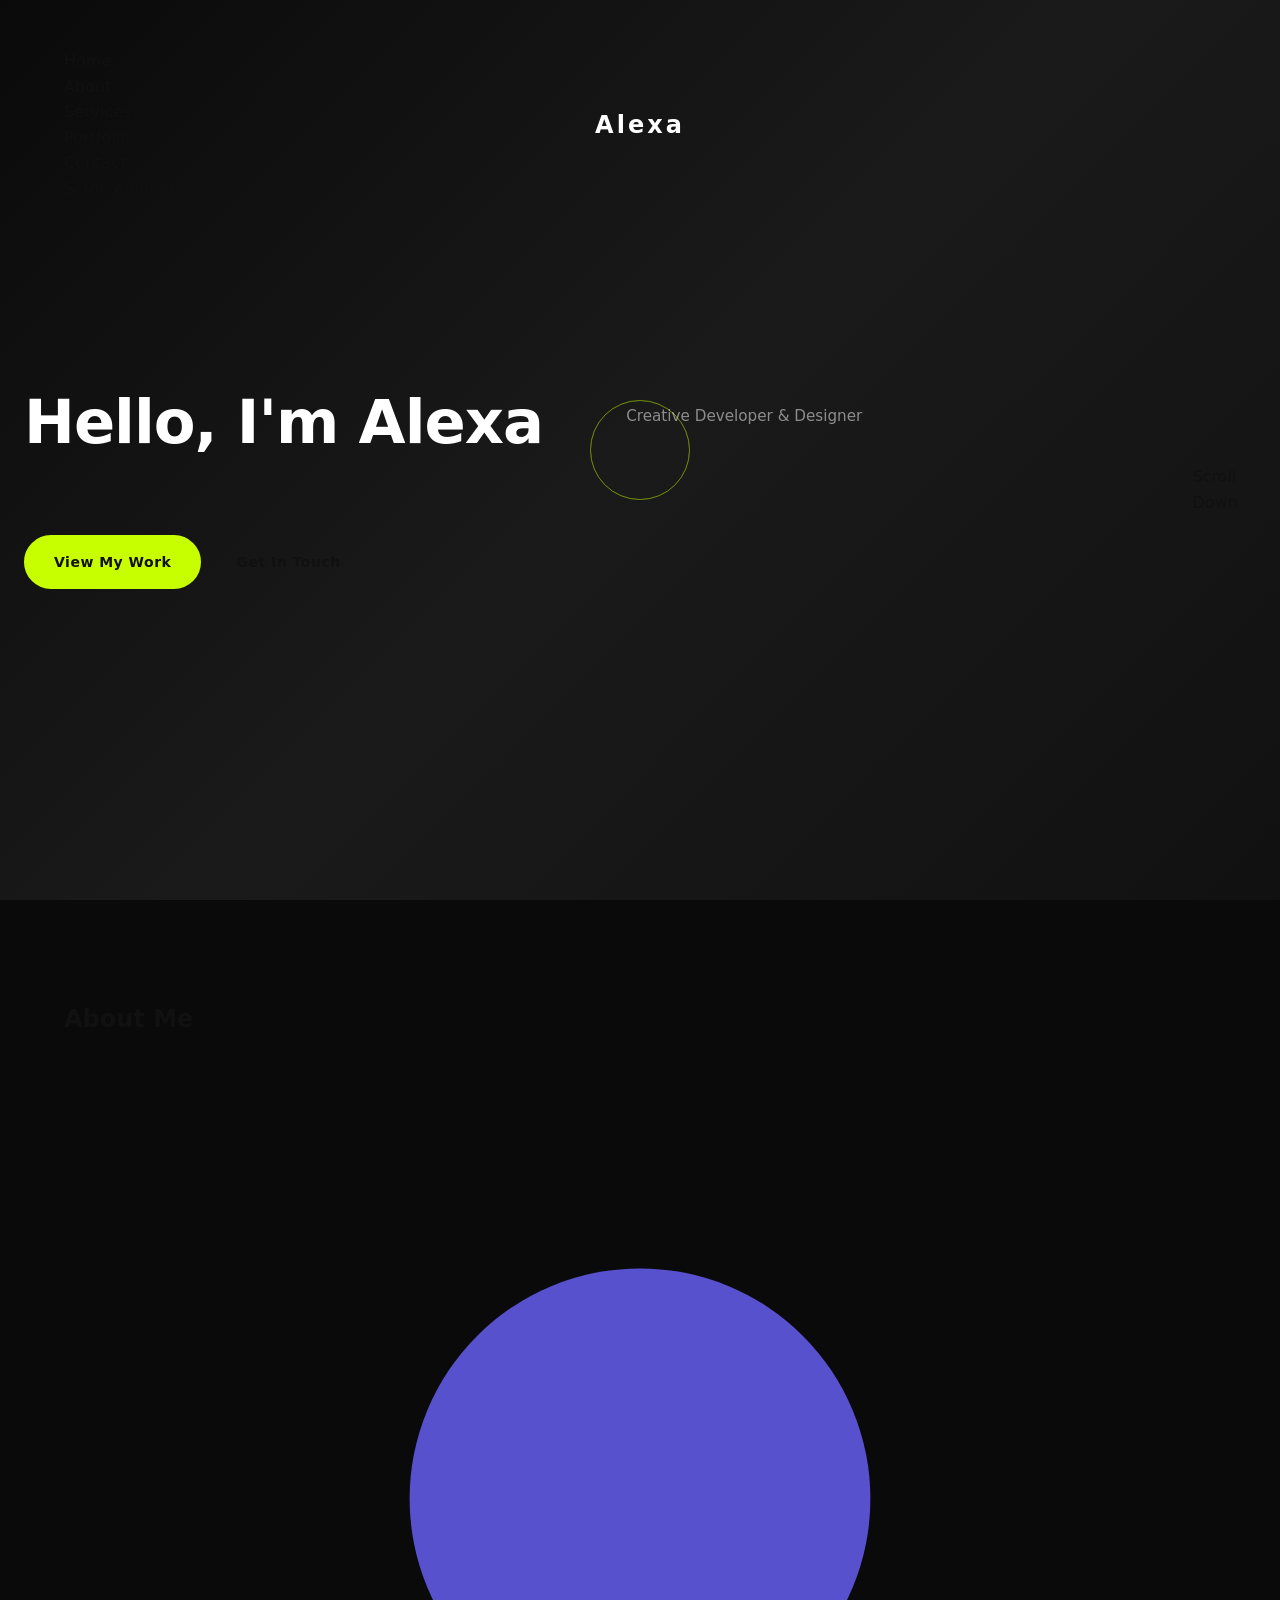
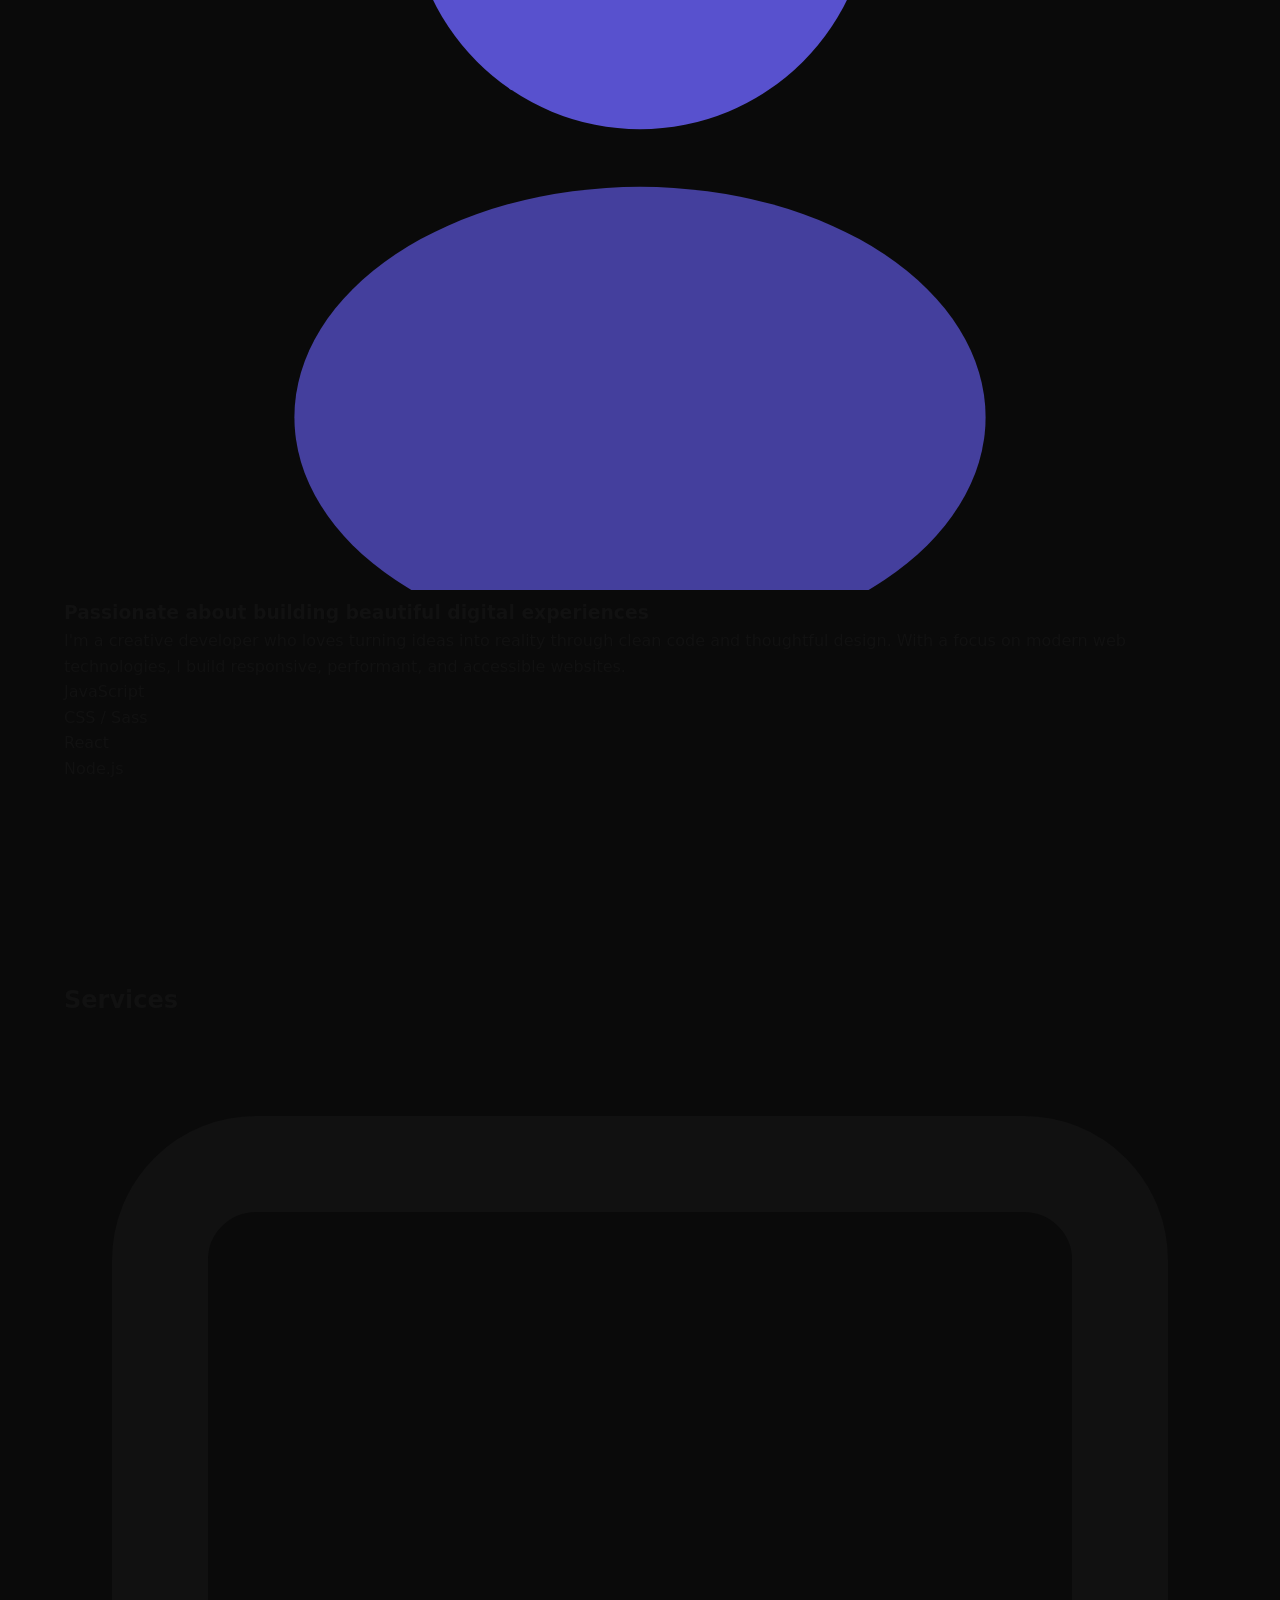
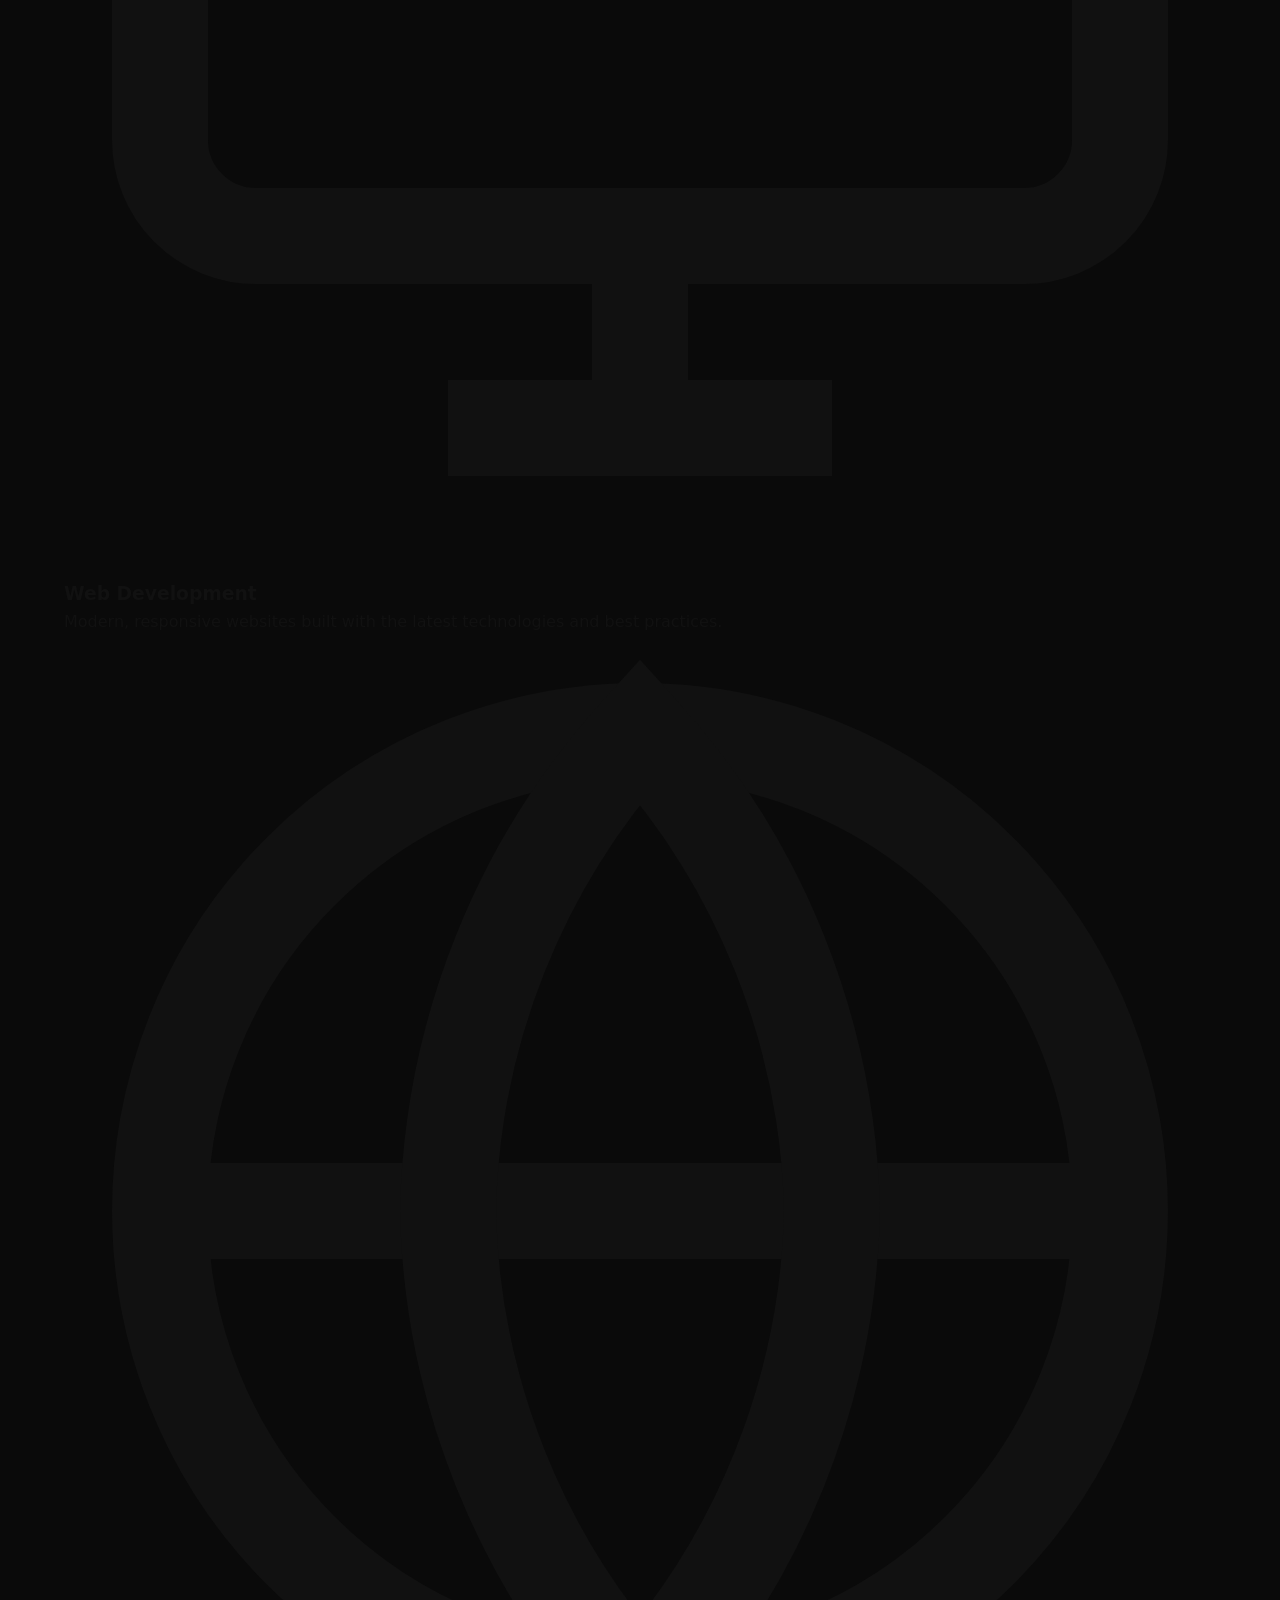
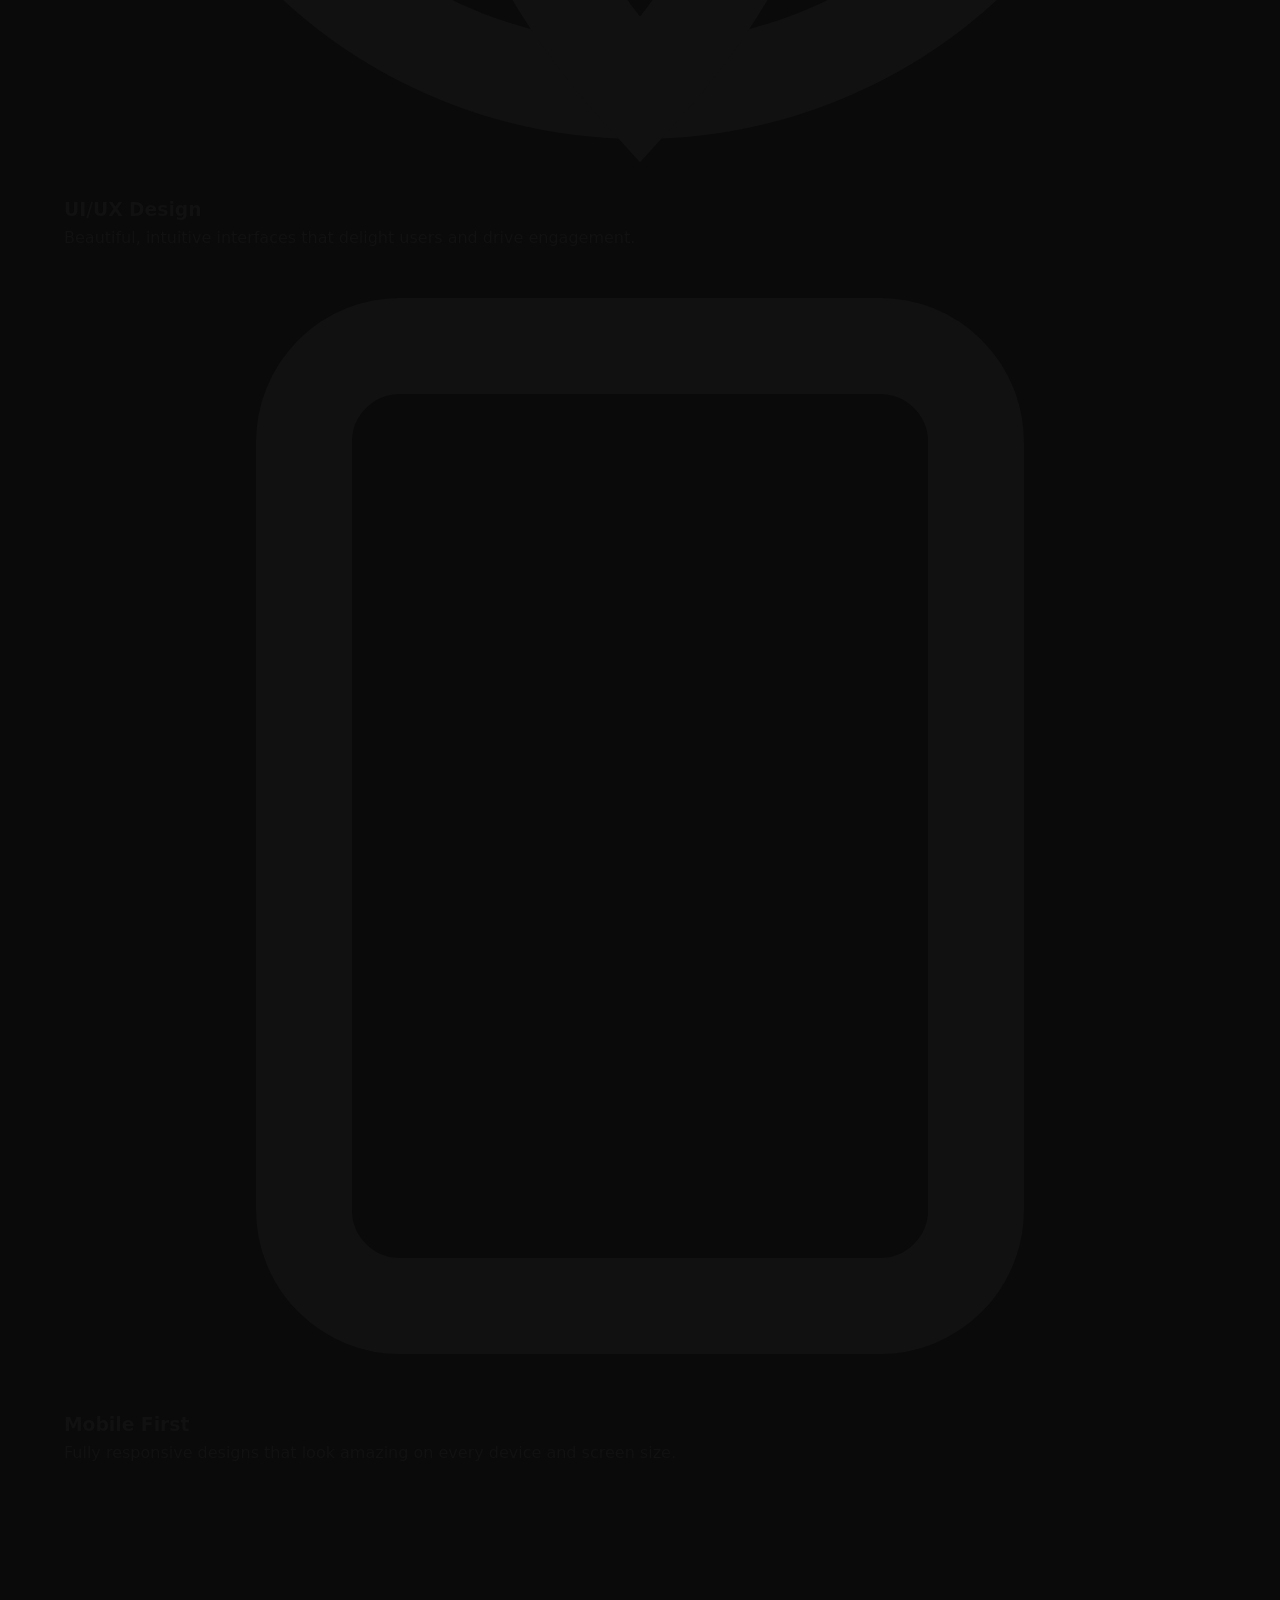
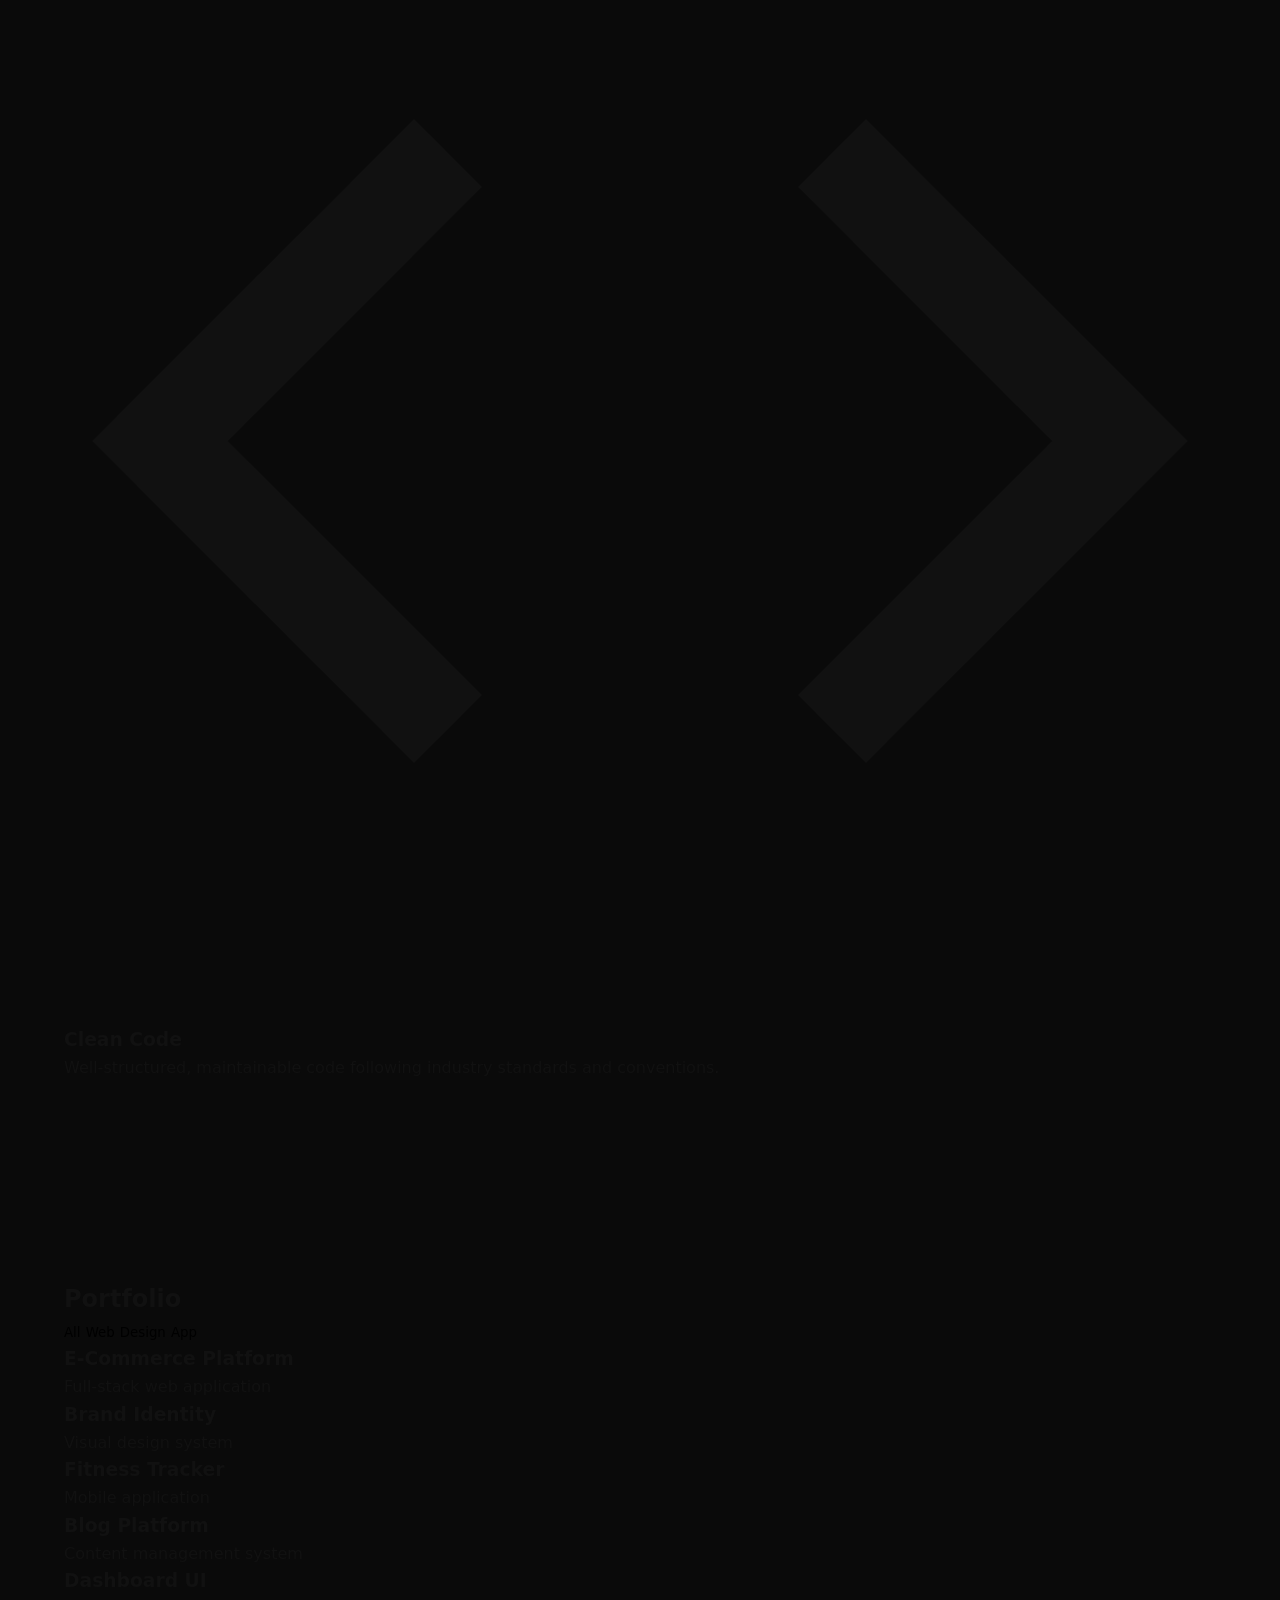
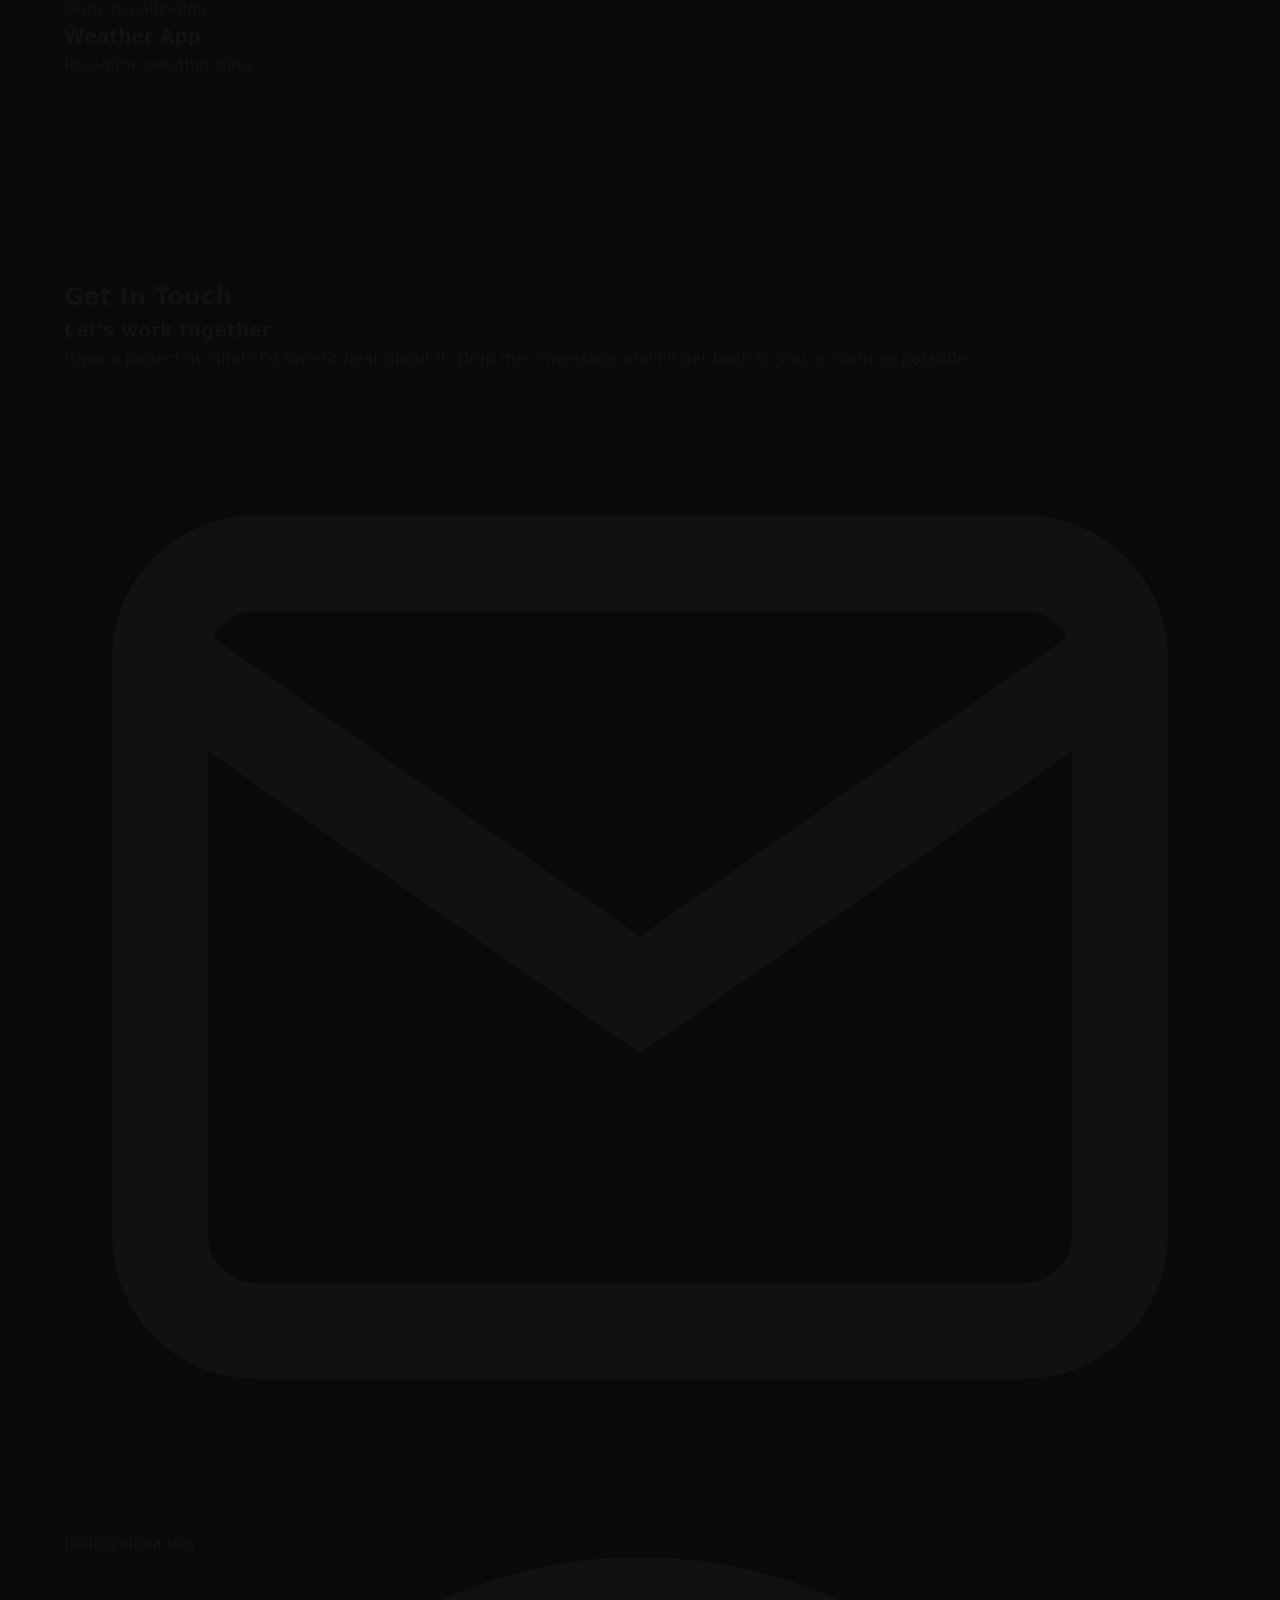
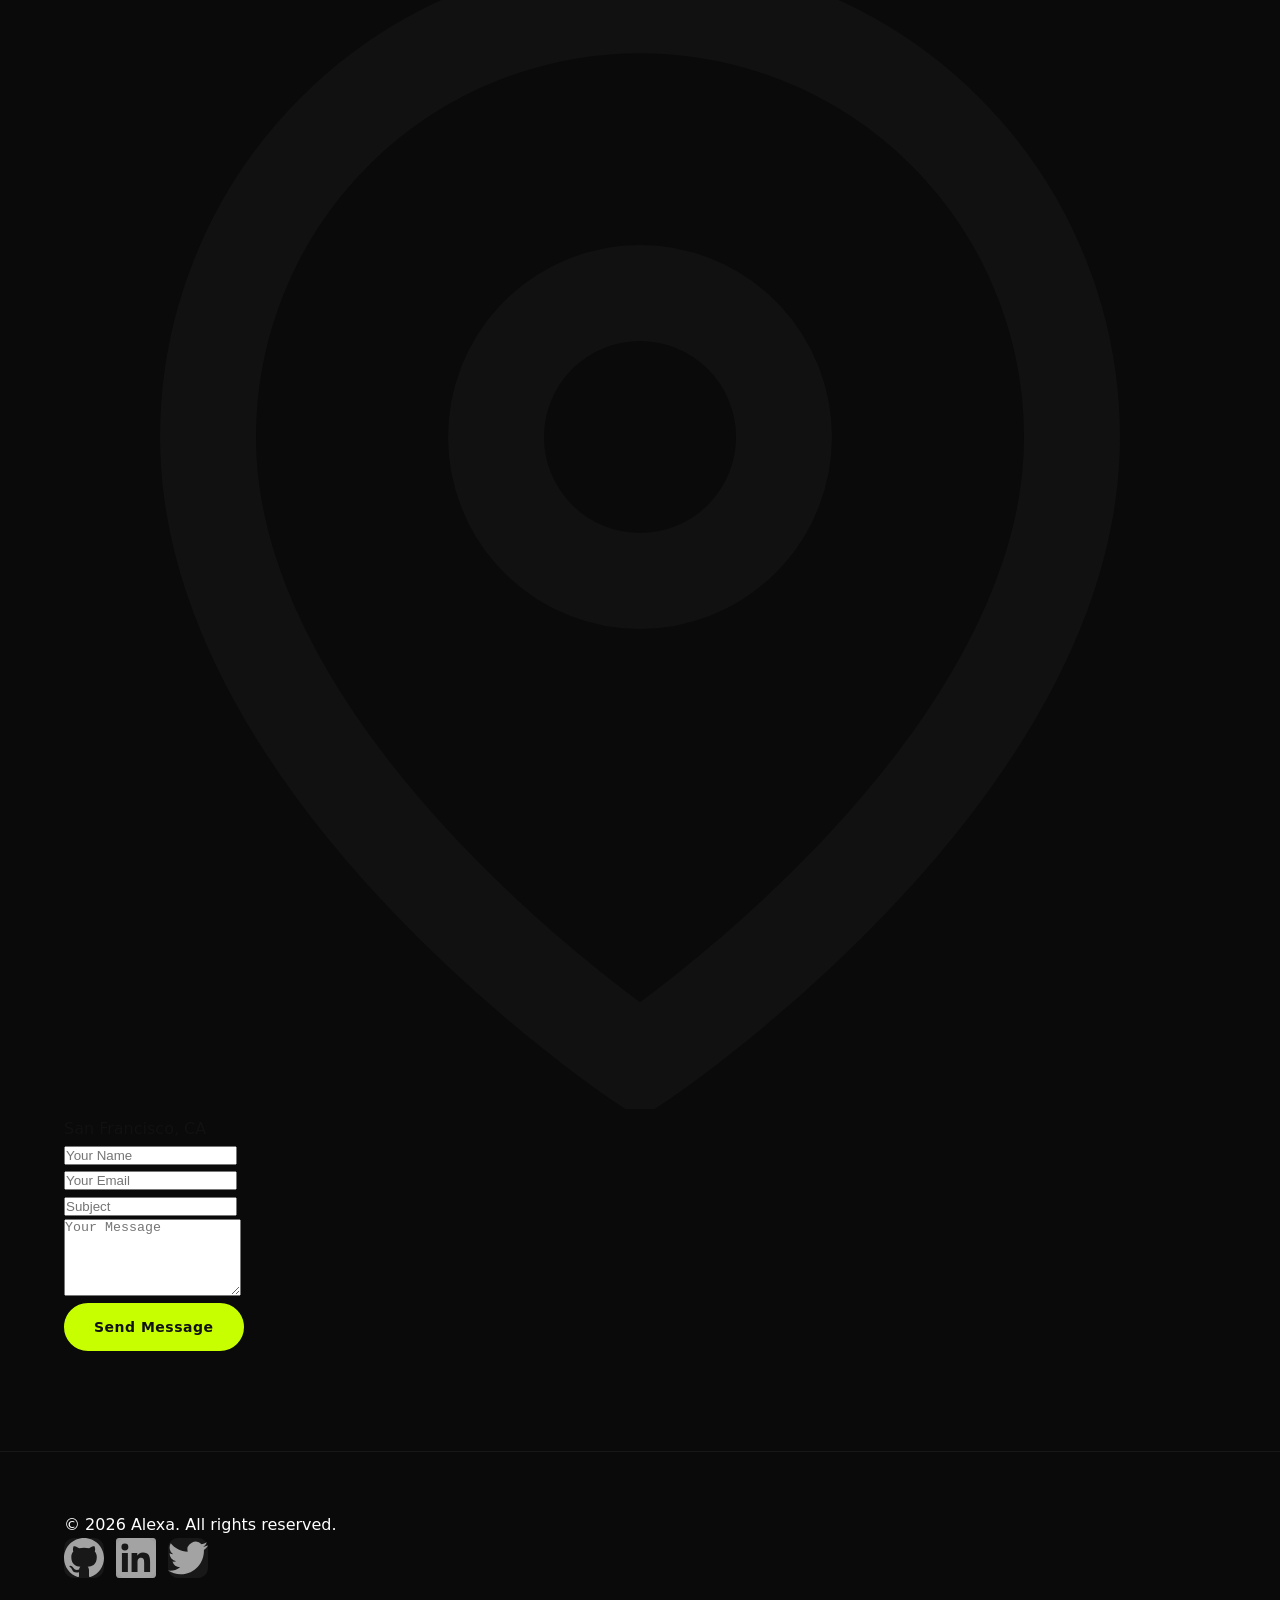
==== commit 99cd9bd3: "Add scroll animation page with 38 frame sequence Co-Authored-By: Devin AI <158243242+devin-ai-integr" ====
--- a/index.html
+++ b/index.html
@@ -3,490 +3,243 @@
 <head>
   <meta charset="UTF-8" />
   <meta name="viewport" content="width=device-width, initial-scale=1.0" />
-  <title>MAXIMIZE | Premium Audio Experience</title>
+  <title>Alexa | Modern Portfolio</title>
   <link rel="stylesheet" href="css/style.css" />
-  <link rel="preconnect" href="https://fonts.googleapis.com" />
-  <link rel="preconnect" href="https://fonts.gstatic.com" crossorigin />
-  <link href="https://fonts.googleapis.com/css2?family=Inter:wght@300;400;500;600;700;800;900&display=swap" rel="stylesheet" />
 </head>
 <body>
-  <!-- Promo Banner -->
-  <div class="promo-banner">
-    <p>Weekend Special &mdash; 40% Off on All Premium Audio Products!</p>
-    <div class="currency-selector">
-      <span>$ USD / EN</span>
-      <svg width="12" height="12" viewBox="0 0 12 12" fill="none"><path d="M3 4.5L6 7.5L9 4.5" stroke="currentColor" stroke-width="1.5" stroke-linecap="round"/></svg>
-    </div>
-  </div>
-
   <!-- Navigation -->
   <nav class="navbar" id="navbar">
     <div class="nav-container">
-      <ul class="nav-links-left" id="navLinks">
-        <li><a href="#home" class="active">Home</a></li>
-        <li><a href="#products">Shop</a></li>
-        <li><a href="#collection">Collections</a></li>
-        <li><a href="#about">About Us</a></li>
-      </ul>
-      <a href="#" class="nav-logo">MAXIMIZE</a>
-      <div class="nav-actions">
-        <button class="nav-icon" aria-label="Search">
-          <svg width="20" height="20" viewBox="0 0 24 24" fill="none" stroke="currentColor" stroke-width="2"><circle cx="11" cy="11" r="8"/><line x1="21" y1="21" x2="16.65" y2="16.65"/></svg>
-        </button>
-        <button class="nav-icon" aria-label="Account">
-          <svg width="20" height="20" viewBox="0 0 24 24" fill="none" stroke="currentColor" stroke-width="2"><path d="M20 21v-2a4 4 0 00-4-4H8a4 4 0 00-4 4v2"/><circle cx="12" cy="7" r="4"/></svg>
-        </button>
-        <button class="nav-icon cart-icon" aria-label="Cart">
-          <svg width="20" height="20" viewBox="0 0 24 24" fill="none" stroke="currentColor" stroke-width="2"><path d="M6 2L3 6v14a2 2 0 002 2h14a2 2 0 002-2V6l-3-4z"/><line x1="3" y1="6" x2="21" y2="6"/><path d="M16 10a4 4 0 01-8 0"/></svg>
-          <span class="cart-badge">0</span>
-        </button>
-      </div>
+      <a href="#" class="nav-logo">Alexa</a>
       <button class="nav-toggle" id="navToggle" aria-label="Toggle menu">
         <span></span>
         <span></span>
         <span></span>
       </button>
+      <ul class="nav-links" id="navLinks">
+        <li><a href="#home">Home</a></li>
+        <li><a href="#about">About</a></li>
+        <li><a href="#services">Services</a></li>
+        <li><a href="#portfolio">Portfolio</a></li>
+        <li><a href="#contact">Contact</a></li>
+        <li><a href="scroll-animation.html">Scroll Animation</a></li>
+      </ul>
     </div>
   </nav>
 
   <!-- Hero Section -->
   <section class="hero" id="home">
-    <div class="hero-bg-gradient"></div>
+    <div class="hero-particles" id="particles"></div>
     <div class="hero-content">
-      <div class="hero-text">
-        <h1 class="hero-title">
-          <span class="line">IMMERSIVE SOUND</span>
-          <span class="line">FOR THE <span class="highlight">DIGITAL</span></span>
-          <span class="line highlight">GENERATION</span>
-        </h1>
-        <p class="hero-subtitle">Engineered with advanced features to elevate your listening experience every day.</p>
-        <a href="#products" class="btn btn-primary">
-          <span class="btn-dot"></span>
-          Discover More
-          <svg width="16" height="16" viewBox="0 0 24 24" fill="none" stroke="currentColor" stroke-width="2"><path d="M5 12h14M12 5l7 7-7 7"/></svg>
-        </a>
-      </div>
-      <div class="hero-headphone">
-        <div class="headphone-glow"></div>
-        <div class="headphone-3d" id="heroHeadphone">
-          <!-- SVG Headphone Illustration -->
-          <svg viewBox="0 0 400 400" xmlns="http://www.w3.org/2000/svg" class="headphone-svg">
-            <!-- Headband -->
-            <path d="M100,200 Q100,80 200,60 Q300,80 300,200" fill="none" stroke="#2a2a2a" stroke-width="18" stroke-linecap="round"/>
-            <path d="M100,200 Q100,80 200,60 Q300,80 300,200" fill="none" stroke="#3a3a3a" stroke-width="14" stroke-linecap="round"/>
-            <path d="M100,200 Q100,85 200,65 Q300,85 300,200" fill="none" stroke="url(#headbandGrad)" stroke-width="10" stroke-linecap="round"/>
-            <!-- Left Ear Cup -->
-            <ellipse cx="95" cy="220" rx="45" ry="60" fill="#1a1a1a" stroke="#333" stroke-width="2"/>
-            <ellipse cx="95" cy="220" rx="38" ry="52" fill="#222"/>
-            <ellipse cx="95" cy="220" rx="30" ry="42" fill="#1a1a1a"/>
-            <ellipse cx="95" cy="220" rx="22" ry="32" fill="#111" stroke="#333" stroke-width="0.5"/>
-            <!-- Right Ear Cup -->
-            <ellipse cx="305" cy="220" rx="45" ry="60" fill="#1a1a1a" stroke="#333" stroke-width="2"/>
-            <ellipse cx="305" cy="220" rx="38" ry="52" fill="#222"/>
-            <ellipse cx="305" cy="220" rx="30" ry="42" fill="#1a1a1a"/>
-            <ellipse cx="305" cy="220" rx="22" ry="32" fill="#111" stroke="#333" stroke-width="0.5"/>
-            <!-- Cushion Details -->
-            <ellipse cx="95" cy="220" rx="36" ry="50" fill="none" stroke="#2a2a2a" stroke-width="3"/>
-            <ellipse cx="305" cy="220" rx="36" ry="50" fill="none" stroke="#2a2a2a" stroke-width="3"/>
-            <!-- LED accents -->
-            <circle cx="60" cy="220" r="3" fill="#c8ff00" opacity="0.8">
-              <animate attributeName="opacity" values="0.4;1;0.4" dur="2s" repeatCount="indefinite"/>
-            </circle>
-            <circle cx="340" cy="220" r="3" fill="#c8ff00" opacity="0.8">
-              <animate attributeName="opacity" values="0.4;1;0.4" dur="2s" repeatCount="indefinite" begin="1s"/>
-            </circle>
-            <defs>
-              <linearGradient id="headbandGrad" x1="0%" y1="0%" x2="100%" y2="0%">
-                <stop offset="0%" style="stop-color:#333"/>
-                <stop offset="50%" style="stop-color:#555"/>
-                <stop offset="100%" style="stop-color:#333"/>
-              </linearGradient>
-            </defs>
-          </svg>
-        </div>
-        <div class="hero-floating-badges">
-          <div class="floating-badge badge-1">
-            <div class="badge-avatar">
-              <svg width="24" height="24" viewBox="0 0 24 24" fill="none" stroke="#c8ff00" stroke-width="2"><path d="M9 18V5l12-2v13"/><circle cx="6" cy="18" r="3"/><circle cx="18" cy="16" r="3"/></svg>
-            </div>
-          </div>
-          <div class="floating-badge badge-2">
-            <svg width="20" height="20" viewBox="0 0 24 24" fill="#c8ff00"><path d="M12 2l3.09 6.26L22 9.27l-5 4.87 1.18 6.88L12 17.77l-6.18 3.25L7 14.14 2 9.27l6.91-1.01L12 2z"/></svg>
-          </div>
-        </div>
-      </div>
-    </div>
-    <div class="hero-scroll-indicator">
-      <div class="scroll-line"></div>
-    </div>
-  </section>
-
-  <!-- Powerful Sound Section -->
-  <section class="section powerful-sound" id="about">
-    <div class="container">
-      <div class="powerful-grid">
-        <div class="powerful-text">
-          <h2 class="section-heading">
-            <span>POWERFUL SOUND</span>
-            <span>ANYTIME ANYWHERE</span>
-          </h2>
-          <p class="section-desc">Enjoy premium sound quality with long battery life, a lightweight design, and modern features that are ready to accompany your activities throughout the day.</p>
-          <ul class="feature-list">
-            <li>
-              <span class="feature-icon">
-                <svg width="18" height="18" viewBox="0 0 24 24" fill="none" stroke="#c8ff00" stroke-width="2"><rect x="1" y="6" width="4" height="14" rx="1"/><rect x="7" y="2" width="4" height="18" rx="1"/><path d="M17 7v12M21 10v6"/></svg>
-              </span>
-              <div>
-                <strong>Long Battery Life</strong>
-                <p>Enjoy uninterrupted music for up to 12-20 hours depending on the model with fast charging support.</p>
-              </div>
-            </li>
-            <li>
-              <span class="feature-icon">
-                <svg width="18" height="18" viewBox="0 0 24 24" fill="none" stroke="#c8ff00" stroke-width="2"><path d="M9 18V5l12-2v13"/><circle cx="6" cy="18" r="3"/><circle cx="18" cy="16" r="3"/></svg>
-              </span>
-              <div>
-                <strong>Signature Maximize Sound Quality</strong>
-              </div>
-            </li>
-            <li>
-              <span class="feature-icon">
-                <svg width="18" height="18" viewBox="0 0 24 24" fill="none" stroke="#c8ff00" stroke-width="2"><path d="M12 22s8-4 8-10V5l-8-3-8 3v7c0 6 8 10 8 10z"/></svg>
-              </span>
-              <div>
-                <strong>Durable & Rugged Build</strong>
-              </div>
-            </li>
-            <li>
-              <span class="feature-icon">
-                <svg width="18" height="18" viewBox="0 0 24 24" fill="none" stroke="#c8ff00" stroke-width="2"><path d="M20.84 4.61a5.5 5.5 0 00-7.78 0L12 5.67l-1.06-1.06a5.5 5.5 0 00-7.78 7.78l1.06 1.06L12 21.23l7.78-7.78 1.06-1.06a5.5 5.5 0 000-7.78z"/></svg>
-              </span>
-              <div>
-                <strong>Portable & Lightweight Design</strong>
-              </div>
-            </li>
-            <li>
-              <span class="feature-icon">
-                <svg width="18" height="18" viewBox="0 0 24 24" fill="none" stroke="#c8ff00" stroke-width="2"><path d="M12 1a3 3 0 00-3 3v8a3 3 0 006 0V4a3 3 0 00-3-3z"/><path d="M19 10v2a7 7 0 01-14 0v-2"/><line x1="12" y1="19" x2="12" y2="23"/><line x1="8" y1="23" x2="16" y2="23"/></svg>
-              </span>
-              <div>
-                <strong>Built-in Voice Assistant Support</strong>
-              </div>
-            </li>
-          </ul>
-          <a href="#products" class="btn btn-primary btn-sm">
-            <span class="btn-dot"></span>
-            Discover More
-            <svg width="14" height="14" viewBox="0 0 24 24" fill="none" stroke="currentColor" stroke-width="2"><path d="M5 12h14M12 5l7 7-7 7"/></svg>
-          </a>
-        </div>
-        <div class="powerful-product">
-          <div class="product-showcase">
-            <div class="earbuds-container" id="earbudsShowcase">
-              <!-- SVG Earbuds in Case -->
-              <svg viewBox="0 0 350 350" xmlns="http://www.w3.org/2000/svg" class="earbuds-svg">
-                <!-- Case Body -->
-                <rect x="75" y="120" width="200" height="160" rx="30" fill="#c0c0c0"/>
-                <rect x="75" y="120" width="200" height="80" rx="30" fill="#d0d0d0"/>
-                <!-- Case Lid (open) -->
-                <path d="M85,120 Q85,60 175,50 Q265,60 265,120" fill="#b0b0b0" stroke="#999" stroke-width="1"/>
-                <path d="M90,120 Q90,65 175,55 Q260,65 260,120" fill="#c8c8c8"/>
-                <!-- Hinge -->
-                <rect x="85" y="115" width="180" height="10" rx="5" fill="#aaa"/>
-                <!-- Left Earbud -->
-                <g class="earbud-left">
-                  <ellipse cx="135" cy="190" rx="25" ry="28" fill="#222"/>
-                  <ellipse cx="135" cy="190" rx="18" ry="20" fill="#333"/>
-                  <circle cx="135" cy="185" r="8" fill="#444"/>
-                  <circle cx="135" cy="185" r="4" fill="#555"/>
-                  <!-- Earbud stem -->
-                  <rect x="130" y="215" width="10" height="30" rx="5" fill="#222"/>
-                  <text x="133" y="183" font-size="6" fill="#888" text-anchor="middle">B</text>
-                </g>
-                <!-- Right Earbud -->
-                <g class="earbud-right">
-                  <ellipse cx="215" cy="190" rx="25" ry="28" fill="#222"/>
-                  <ellipse cx="215" cy="190" rx="18" ry="20" fill="#333"/>
-                  <circle cx="215" cy="185" r="8" fill="#444"/>
-                  <circle cx="215" cy="185" r="4" fill="#555"/>
-                  <!-- Earbud stem -->
-                  <rect x="210" y="215" width="10" height="30" rx="5" fill="#222"/>
-                  <text x="217" y="183" font-size="6" fill="#888" text-anchor="middle">O</text>
-                </g>
-                <!-- LED indicator -->
-                <circle cx="175" cy="135" r="3" fill="#c8ff00" opacity="0.8">
-                  <animate attributeName="opacity" values="0.3;1;0.3" dur="3s" repeatCount="indefinite"/>
-                </circle>
+      <h1 class="hero-title">
+        <span class="greeting">Hello, I'm</span>
+        <span class="name">Alexa</span>
+      </h1>
+      <p class="hero-subtitle">Creative Developer & Designer</p>
+      <div class="hero-cta">
+        <a href="#portfolio" class="btn btn-primary">View My Work</a>
+        <a href="#contact" class="btn btn-outline">Get In Touch</a>
+      </div>
+    </div>
+    <div class="scroll-indicator">
+      <span>Scroll Down</span>
+      <div class="scroll-arrow"></div>
+    </div>
+  </section>
+
+  <!-- About Section -->
+  <section class="section about" id="about">
+    <div class="container">
+      <h2 class="section-title">About Me</h2>
+      <div class="about-grid">
+        <div class="about-image">
+          <div class="image-placeholder">
+            <svg viewBox="0 0 200 200" xmlns="http://www.w3.org/2000/svg">
+              <circle cx="100" cy="80" r="40" fill="#6c63ff" opacity="0.8"/>
+              <ellipse cx="100" cy="170" rx="60" ry="40" fill="#6c63ff" opacity="0.6"/>
+            </svg>
+          </div>
+        </div>
+        <div class="about-text">
+          <h3>Passionate about building beautiful digital experiences</h3>
+          <p>I'm a creative developer who loves turning ideas into reality through clean code and thoughtful design. With a focus on modern web technologies, I build responsive, performant, and accessible websites.</p>
+          <div class="skills-grid">
+            <div class="skill-item" data-skill="90">
+              <span class="skill-name">JavaScript</span>
+              <div class="skill-bar"><div class="skill-fill"></div></div>
+            </div>
+            <div class="skill-item" data-skill="85">
+              <span class="skill-name">CSS / Sass</span>
+              <div class="skill-bar"><div class="skill-fill"></div></div>
+            </div>
+            <div class="skill-item" data-skill="80">
+              <span class="skill-name">React</span>
+              <div class="skill-bar"><div class="skill-fill"></div></div>
+            </div>
+            <div class="skill-item" data-skill="75">
+              <span class="skill-name">Node.js</span>
+              <div class="skill-bar"><div class="skill-fill"></div></div>
+            </div>
+          </div>
+        </div>
+      </div>
+    </div>
+  </section>
+
+  <!-- Services Section -->
+  <section class="section services" id="services">
+    <div class="container">
+      <h2 class="section-title">Services</h2>
+      <div class="services-grid">
+        <div class="service-card">
+          <div class="service-icon">
+            <svg viewBox="0 0 24 24" fill="none" stroke="currentColor" stroke-width="2">
+              <rect x="2" y="3" width="20" height="14" rx="2"/>
+              <line x1="8" y1="21" x2="16" y2="21"/>
+              <line x1="12" y1="17" x2="12" y2="21"/>
+            </svg>
+          </div>
+          <h3>Web Development</h3>
+          <p>Modern, responsive websites built with the latest technologies and best practices.</p>
+        </div>
+        <div class="service-card">
+          <div class="service-icon">
+            <svg viewBox="0 0 24 24" fill="none" stroke="currentColor" stroke-width="2">
+              <circle cx="12" cy="12" r="10"/>
+              <path d="M2 12h20"/>
+              <path d="M12 2a15.3 15.3 0 0 1 4 10 15.3 15.3 0 0 1-4 10 15.3 15.3 0 0 1-4-10 15.3 15.3 0 0 1 4-10z"/>
+            </svg>
+          </div>
+          <h3>UI/UX Design</h3>
+          <p>Beautiful, intuitive interfaces that delight users and drive engagement.</p>
+        </div>
+        <div class="service-card">
+          <div class="service-icon">
+            <svg viewBox="0 0 24 24" fill="none" stroke="currentColor" stroke-width="2">
+              <rect x="5" y="2" width="14" height="20" rx="2"/>
+              <line x1="12" y1="18" x2="12" y2="18"/>
+            </svg>
+          </div>
+          <h3>Mobile First</h3>
+          <p>Fully responsive designs that look amazing on every device and screen size.</p>
+        </div>
+        <div class="service-card">
+          <div class="service-icon">
+            <svg viewBox="0 0 24 24" fill="none" stroke="currentColor" stroke-width="2">
+              <polyline points="16 18 22 12 16 6"/>
+              <polyline points="8 6 2 12 8 18"/>
+            </svg>
+          </div>
+          <h3>Clean Code</h3>
+          <p>Well-structured, maintainable code following industry standards and conventions.</p>
+        </div>
+      </div>
+    </div>
+  </section>
+
+  <!-- Portfolio Section -->
+  <section class="section portfolio" id="portfolio">
+    <div class="container">
+      <h2 class="section-title">Portfolio</h2>
+      <div class="portfolio-filter">
+        <button class="filter-btn active" data-filter="all">All</button>
+        <button class="filter-btn" data-filter="web">Web</button>
+        <button class="filter-btn" data-filter="design">Design</button>
+        <button class="filter-btn" data-filter="app">App</button>
+      </div>
+      <div class="portfolio-grid">
+        <div class="portfolio-item" data-category="web">
+          <div class="portfolio-card" style="--accent: #6c63ff;">
+            <div class="portfolio-overlay">
+              <h3>E-Commerce Platform</h3>
+              <p>Full-stack web application</p>
+            </div>
+          </div>
+        </div>
+        <div class="portfolio-item" data-category="design">
+          <div class="portfolio-card" style="--accent: #ff6b6b;">
+            <div class="portfolio-overlay">
+              <h3>Brand Identity</h3>
+              <p>Visual design system</p>
+            </div>
+          </div>
+        </div>
+        <div class="portfolio-item" data-category="app">
+          <div class="portfolio-card" style="--accent: #48dbfb;">
+            <div class="portfolio-overlay">
+              <h3>Fitness Tracker</h3>
+              <p>Mobile application</p>
+            </div>
+          </div>
+        </div>
+        <div class="portfolio-item" data-category="web">
+          <div class="portfolio-card" style="--accent: #ff9ff3;">
+            <div class="portfolio-overlay">
+              <h3>Blog Platform</h3>
+              <p>Content management system</p>
+            </div>
+          </div>
+        </div>
+        <div class="portfolio-item" data-category="design">
+          <div class="portfolio-card" style="--accent: #feca57;">
+            <div class="portfolio-overlay">
+              <h3>Dashboard UI</h3>
+              <p>Data visualization</p>
+            </div>
+          </div>
+        </div>
+        <div class="portfolio-item" data-category="app">
+          <div class="portfolio-card" style="--accent: #54a0ff;">
+            <div class="portfolio-overlay">
+              <h3>Weather App</h3>
+              <p>Real-time weather data</p>
+            </div>
+          </div>
+        </div>
+      </div>
+    </div>
+  </section>
+
+  <!-- Contact Section -->
+  <section class="section contact" id="contact">
+    <div class="container">
+      <h2 class="section-title">Get In Touch</h2>
+      <div class="contact-grid">
+        <div class="contact-info">
+          <h3>Let's work together</h3>
+          <p>Have a project in mind? I'd love to hear about it. Drop me a message and I'll get back to you as soon as possible.</p>
+          <div class="contact-details">
+            <div class="contact-item">
+              <svg viewBox="0 0 24 24" fill="none" stroke="currentColor" stroke-width="2">
+                <path d="M4 4h16c1.1 0 2 .9 2 2v12c0 1.1-.9 2-2 2H4c-1.1 0-2-.9-2-2V6c0-1.1.9-2 2-2z"/>
+                <polyline points="22,6 12,13 2,6"/>
               </svg>
-            </div>
-            <div class="product-info-card">
-              <div class="product-dots">
-                <span class="dot active"></span>
-                <span class="dot"></span>
-                <span class="dot"></span>
-                <span class="dot"></span>
-              </div>
-              <div class="product-details">
-                <div class="product-brand-icon">
-                  <svg width="16" height="16" viewBox="0 0 24 24" fill="none" stroke="currentColor" stroke-width="2"><path d="M9 18V5l12-2v13"/><circle cx="6" cy="18" r="3"/><circle cx="18" cy="16" r="3"/></svg>
-                </div>
-                <span class="product-brand">Bang & Olufsen</span>
-                <span class="product-price">$25.00</span>
-              </div>
-            </div>
-          </div>
-        </div>
-      </div>
-    </div>
-  </section>
-
-  <!-- Designed for Comfort Section -->
-  <section class="section comfort-section" id="comfort">
-    <div class="container">
-      <div class="comfort-grid">
-        <div class="comfort-headphone">
-          <div class="rotate-headphone" id="comfortHeadphone">
-            <svg viewBox="0 0 400 400" xmlns="http://www.w3.org/2000/svg" class="comfort-hp-svg">
-              <!-- Large detailed headphone -->
-              <path d="M100,220 Q100,90 200,70 Q300,90 300,220" fill="none" stroke="#2a2a2a" stroke-width="20" stroke-linecap="round"/>
-              <path d="M100,220 Q100,95 200,75 Q300,95 300,220" fill="none" stroke="#3a3a3a" stroke-width="16" stroke-linecap="round"/>
-              <path d="M105,220 Q105,100 200,80 Q295,100 295,220" fill="none" stroke="#444" stroke-width="10" stroke-linecap="round"/>
-              <!-- Padding on headband -->
-              <path d="M160,82 Q200,72 240,82" fill="none" stroke="#555" stroke-width="6" stroke-linecap="round"/>
-              <!-- Left ear cup - detailed -->
-              <ellipse cx="92" cy="240" rx="50" ry="65" fill="#1a1a1a" stroke="#333" stroke-width="2"/>
-              <ellipse cx="92" cy="240" rx="42" ry="56" fill="#222"/>
-              <ellipse cx="92" cy="240" rx="34" ry="46" fill="#1a1a1a"/>
-              <ellipse cx="92" cy="240" rx="26" ry="36" fill="#151515" stroke="#2a2a2a" stroke-width="1"/>
-              <!-- Ear cushion rings -->
-              <ellipse cx="92" cy="240" rx="40" ry="54" fill="none" stroke="#2a2a2a" stroke-width="2" stroke-dasharray="4 4"/>
-              <!-- Right ear cup - detailed -->
-              <ellipse cx="308" cy="240" rx="50" ry="65" fill="#1a1a1a" stroke="#333" stroke-width="2"/>
-              <ellipse cx="308" cy="240" rx="42" ry="56" fill="#222"/>
-              <ellipse cx="308" cy="240" rx="34" ry="46" fill="#1a1a1a"/>
-              <ellipse cx="308" cy="240" rx="26" ry="36" fill="#151515" stroke="#2a2a2a" stroke-width="1"/>
-              <ellipse cx="308" cy="240" rx="40" ry="54" fill="none" stroke="#2a2a2a" stroke-width="2" stroke-dasharray="4 4"/>
-              <!-- Adjustment sliders -->
-              <rect x="72" y="170" width="6" height="40" rx="3" fill="#444"/>
-              <rect x="322" y="170" width="6" height="40" rx="3" fill="#444"/>
-              <!-- Brand text -->
-              <text x="200" y="92" font-family="Inter, sans-serif" font-size="8" fill="#666" text-anchor="middle" letter-spacing="3">MAXIMIZE</text>
-            </svg>
-          </div>
-          <div class="comfort-feature-icons">
-            <div class="comfort-icon" data-tooltip="Noise Cancellation">
-              <svg width="28" height="28" viewBox="0 0 24 24" fill="none" stroke="currentColor" stroke-width="1.5">
-                <path d="M3 18v-6a9 9 0 0118 0v6"/>
-                <path d="M21 19a2 2 0 01-2 2h-1a2 2 0 01-2-2v-3a2 2 0 012-2h3zM3 19a2 2 0 002 2h1a2 2 0 002-2v-3a2 2 0 00-2-2H3z"/>
+              <span>hello@alexa.dev</span>
+            </div>
+            <div class="contact-item">
+              <svg viewBox="0 0 24 24" fill="none" stroke="currentColor" stroke-width="2">
+                <path d="M21 10c0 7-9 13-9 13s-9-6-9-13a9 9 0 0 1 18 0z"/>
+                <circle cx="12" cy="10" r="3"/>
               </svg>
-            </div>
-            <div class="comfort-icon" data-tooltip="Premium Audio">
-              <svg width="28" height="28" viewBox="0 0 24 24" fill="none" stroke="currentColor" stroke-width="1.5">
-                <rect x="4" y="2" width="16" height="20" rx="2"/>
-                <circle cx="12" cy="14" r="4"/>
-                <line x1="12" y1="6" x2="12" y2="6.01"/>
-              </svg>
-            </div>
-            <div class="comfort-icon" data-tooltip="Wireless">
-              <svg width="28" height="28" viewBox="0 0 24 24" fill="none" stroke="currentColor" stroke-width="1.5">
-                <path d="M5 12.55a11 11 0 0114.08 0"/>
-                <path d="M1.42 9a16 16 0 0121.16 0"/>
-                <path d="M8.53 16.11a6 6 0 016.95 0"/>
-                <line x1="12" y1="20" x2="12" y2="20.01"/>
-              </svg>
-            </div>
-          </div>
-        </div>
-        <div class="comfort-text">
-          <h2 class="section-heading">
-            <span class="heading-accent">DESIGNED FOR</span>
-            <span>COMFORT</span>
-          </h2>
-          <p class="section-desc">Every component is carefully crafted to deliver superior comfort, durability, and exceptional sound quality.</p>
-        </div>
-      </div>
-    </div>
-  </section>
-
-  <!-- Elite Tech Collection -->
-  <section class="section collection-section" id="collection">
-    <div class="container">
-      <div class="collection-header">
-        <div>
-          <h2 class="section-heading">ELITE TECH COLLECTION</h2>
-          <p class="section-desc">Premium pieces carefully chosen for exceptional performance and minimalist beauty.</p>
-        </div>
-        <a href="#" class="btn btn-accent btn-sm">Shop All</a>
-      </div>
-      <div class="products-grid" id="products">
-        <!-- Product 1 -->
-        <div class="product-card reveal">
-          <div class="product-card-image">
-            <svg viewBox="0 0 200 200" xmlns="http://www.w3.org/2000/svg" class="product-svg">
-              <!-- Earbuds case closed -->
-              <rect x="50" y="60" width="100" height="80" rx="20" fill="#d0d0d0"/>
-              <rect x="50" y="60" width="100" height="40" rx="20" fill="#ddd"/>
-              <circle cx="100" cy="80" r="3" fill="#c8ff00" opacity="0.6"/>
-              <rect x="85" y="55" width="30" height="8" rx="4" fill="#bbb"/>
-            </svg>
-            <button class="product-add-btn" aria-label="Add to cart">
-              <svg width="18" height="18" viewBox="0 0 24 24" fill="none" stroke="currentColor" stroke-width="2"><line x1="12" y1="5" x2="12" y2="19"/><line x1="5" y1="12" x2="19" y2="12"/></svg>
-            </button>
-          </div>
-          <div class="product-card-info">
-            <h3>NovaPods Air</h3>
-            <div class="product-card-meta">
-              <span class="product-card-price">$15.00</span>
-              <div class="product-card-colors">
-                <span class="color-dot" style="background:#888"></span>
-                <span class="color-dot" style="background:#c8ff00"></span>
-              </div>
-            </div>
-          </div>
-        </div>
-        <!-- Product 2 -->
-        <div class="product-card reveal">
-          <div class="product-card-image">
-            <svg viewBox="0 0 200 200" xmlns="http://www.w3.org/2000/svg" class="product-svg">
-              <!-- Over-ear headphone -->
-              <path d="M70,120 Q70,60 100,50 Q130,60 130,120" fill="none" stroke="#333" stroke-width="8" stroke-linecap="round"/>
-              <ellipse cx="68" cy="128" rx="20" ry="28" fill="#222" stroke="#444" stroke-width="1"/>
-              <ellipse cx="68" cy="128" rx="14" ry="20" fill="#1a1a1a"/>
-              <ellipse cx="132" cy="128" rx="20" ry="28" fill="#222" stroke="#444" stroke-width="1"/>
-              <ellipse cx="132" cy="128" rx="14" ry="20" fill="#1a1a1a"/>
-            </svg>
-            <button class="product-add-btn" aria-label="Add to cart">
-              <svg width="18" height="18" viewBox="0 0 24 24" fill="none" stroke="currentColor" stroke-width="2"><line x1="12" y1="5" x2="12" y2="19"/><line x1="5" y1="12" x2="19" y2="12"/></svg>
-            </button>
-          </div>
-          <div class="product-card-info">
-            <h3>NovaSound Pro</h3>
-            <div class="product-card-meta">
-              <span class="product-card-price">$25.00</span>
-              <div class="product-card-colors">
-                <span class="color-dot" style="background:#222"></span>
-                <span class="color-dot" style="background:#c8ff00"></span>
-                <span class="color-dot" style="background:#e74c3c"></span>
-              </div>
-            </div>
-          </div>
-        </div>
-        <!-- Product 3 -->
-        <div class="product-card reveal">
-          <div class="product-card-image">
-            <svg viewBox="0 0 200 200" xmlns="http://www.w3.org/2000/svg" class="product-svg">
-              <!-- Compact earbuds -->
-              <ellipse cx="85" cy="100" rx="22" ry="25" fill="#222" stroke="#444" stroke-width="1"/>
-              <circle cx="85" cy="96" r="8" fill="#333"/>
-              <circle cx="85" cy="96" r="4" fill="#444"/>
-              <rect x="80" y="122" width="10" height="25" rx="5" fill="#222"/>
-              <ellipse cx="115" cy="100" rx="22" ry="25" fill="#222" stroke="#444" stroke-width="1"/>
-              <circle cx="115" cy="96" r="8" fill="#333"/>
-              <circle cx="115" cy="96" r="4" fill="#444"/>
-              <rect x="110" y="122" width="10" height="25" rx="5" fill="#222"/>
-            </svg>
-            <button class="product-add-btn" aria-label="Add to cart">
-              <svg width="18" height="18" viewBox="0 0 24 24" fill="none" stroke="currentColor" stroke-width="2"><line x1="12" y1="5" x2="12" y2="19"/><line x1="5" y1="12" x2="19" y2="12"/></svg>
-            </button>
-          </div>
-          <div class="product-card-info">
-            <h3>AuraFolds Lite</h3>
-            <div class="product-card-meta">
-              <span class="product-card-price">$20.00</span>
-              <div class="product-card-colors">
-                <span class="color-dot" style="background:#222"></span>
-                <span class="color-dot" style="background:#c8ff00"></span>
-              </div>
-            </div>
-          </div>
-        </div>
-      </div>
-    </div>
-  </section>
-
-  <!-- Testimonials Section -->
-  <section class="section testimonials-section">
-    <div class="container">
-      <h2 class="section-heading text-center">WHAT OUR CUSTOMERS SAY</h2>
-      <div class="testimonials-grid">
-        <div class="testimonial-card reveal">
-          <div class="stars">
-            <svg width="16" height="16" viewBox="0 0 24 24" fill="#c8ff00"><path d="M12 2l3.09 6.26L22 9.27l-5 4.87 1.18 6.88L12 17.77l-6.18 3.25L7 14.14 2 9.27l6.91-1.01L12 2z"/></svg>
-            <svg width="16" height="16" viewBox="0 0 24 24" fill="#c8ff00"><path d="M12 2l3.09 6.26L22 9.27l-5 4.87 1.18 6.88L12 17.77l-6.18 3.25L7 14.14 2 9.27l6.91-1.01L12 2z"/></svg>
-            <svg width="16" height="16" viewBox="0 0 24 24" fill="#c8ff00"><path d="M12 2l3.09 6.26L22 9.27l-5 4.87 1.18 6.88L12 17.77l-6.18 3.25L7 14.14 2 9.27l6.91-1.01L12 2z"/></svg>
-            <svg width="16" height="16" viewBox="0 0 24 24" fill="#c8ff00"><path d="M12 2l3.09 6.26L22 9.27l-5 4.87 1.18 6.88L12 17.77l-6.18 3.25L7 14.14 2 9.27l6.91-1.01L12 2z"/></svg>
-            <svg width="16" height="16" viewBox="0 0 24 24" fill="#c8ff00"><path d="M12 2l3.09 6.26L22 9.27l-5 4.87 1.18 6.88L12 17.77l-6.18 3.25L7 14.14 2 9.27l6.91-1.01L12 2z"/></svg>
-          </div>
-          <p>"The sound quality is absolutely incredible. Best headphones I've ever owned."</p>
-          <div class="testimonial-author">
-            <div class="author-avatar">JD</div>
-            <div>
-              <strong>James Davis</strong>
-              <span>Audio Engineer</span>
-            </div>
-          </div>
-        </div>
-        <div class="testimonial-card reveal">
-          <div class="stars">
-            <svg width="16" height="16" viewBox="0 0 24 24" fill="#c8ff00"><path d="M12 2l3.09 6.26L22 9.27l-5 4.87 1.18 6.88L12 17.77l-6.18 3.25L7 14.14 2 9.27l6.91-1.01L12 2z"/></svg>
-            <svg width="16" height="16" viewBox="0 0 24 24" fill="#c8ff00"><path d="M12 2l3.09 6.26L22 9.27l-5 4.87 1.18 6.88L12 17.77l-6.18 3.25L7 14.14 2 9.27l6.91-1.01L12 2z"/></svg>
-            <svg width="16" height="16" viewBox="0 0 24 24" fill="#c8ff00"><path d="M12 2l3.09 6.26L22 9.27l-5 4.87 1.18 6.88L12 17.77l-6.18 3.25L7 14.14 2 9.27l6.91-1.01L12 2z"/></svg>
-            <svg width="16" height="16" viewBox="0 0 24 24" fill="#c8ff00"><path d="M12 2l3.09 6.26L22 9.27l-5 4.87 1.18 6.88L12 17.77l-6.18 3.25L7 14.14 2 9.27l6.91-1.01L12 2z"/></svg>
-            <svg width="16" height="16" viewBox="0 0 24 24" fill="#c8ff00"><path d="M12 2l3.09 6.26L22 9.27l-5 4.87 1.18 6.88L12 17.77l-6.18 3.25L7 14.14 2 9.27l6.91-1.01L12 2z"/></svg>
-          </div>
-          <p>"Comfort meets performance. I can wear these all day without any fatigue."</p>
-          <div class="testimonial-author">
-            <div class="author-avatar">SK</div>
-            <div>
-              <strong>Sarah Kim</strong>
-              <span>Music Producer</span>
-            </div>
-          </div>
-        </div>
-        <div class="testimonial-card reveal">
-          <div class="stars">
-            <svg width="16" height="16" viewBox="0 0 24 24" fill="#c8ff00"><path d="M12 2l3.09 6.26L22 9.27l-5 4.87 1.18 6.88L12 17.77l-6.18 3.25L7 14.14 2 9.27l6.91-1.01L12 2z"/></svg>
-            <svg width="16" height="16" viewBox="0 0 24 24" fill="#c8ff00"><path d="M12 2l3.09 6.26L22 9.27l-5 4.87 1.18 6.88L12 17.77l-6.18 3.25L7 14.14 2 9.27l6.91-1.01L12 2z"/></svg>
-            <svg width="16" height="16" viewBox="0 0 24 24" fill="#c8ff00"><path d="M12 2l3.09 6.26L22 9.27l-5 4.87 1.18 6.88L12 17.77l-6.18 3.25L7 14.14 2 9.27l6.91-1.01L12 2z"/></svg>
-            <svg width="16" height="16" viewBox="0 0 24 24" fill="#c8ff00"><path d="M12 2l3.09 6.26L22 9.27l-5 4.87 1.18 6.88L12 17.77l-6.18 3.25L7 14.14 2 9.27l6.91-1.01L12 2z"/></svg>
-            <svg width="16" height="16" viewBox="0 0 24 24" fill="#c8ff00"><path d="M12 2l3.09 6.26L22 9.27l-5 4.87 1.18 6.88L12 17.77l-6.18 3.25L7 14.14 2 9.27l6.91-1.01L12 2z"/></svg>
-          </div>
-          <p>"The noise cancellation is next level. Perfect for my daily commute and studio work."</p>
-          <div class="testimonial-author">
-            <div class="author-avatar">MT</div>
-            <div>
-              <strong>Mike Torres</strong>
-              <span>DJ & Podcaster</span>
-            </div>
-          </div>
-        </div>
-      </div>
-    </div>
-  </section>
-
-  <!-- Newsletter Section -->
-  <section class="section newsletter-section">
-    <div class="container">
-      <div class="newsletter-card">
-        <div class="newsletter-content">
-          <h2>Stay in the Loop</h2>
-          <p>Get exclusive deals, early access to new products, and audio tips delivered to your inbox.</p>
-          <form class="newsletter-form" id="newsletterForm">
-            <input type="email" placeholder="Enter your email" required />
-            <button type="submit" class="btn btn-accent">Subscribe</button>
-          </form>
-        </div>
-        <div class="newsletter-graphic">
-          <svg viewBox="0 0 200 200" xmlns="http://www.w3.org/2000/svg">
-            <circle cx="100" cy="100" r="80" fill="none" stroke="#c8ff00" stroke-width="0.5" opacity="0.3"/>
-            <circle cx="100" cy="100" r="60" fill="none" stroke="#c8ff00" stroke-width="0.5" opacity="0.4"/>
-            <circle cx="100" cy="100" r="40" fill="none" stroke="#c8ff00" stroke-width="0.5" opacity="0.5"/>
-            <circle cx="100" cy="100" r="20" fill="#c8ff00" opacity="0.1"/>
-            <path d="M80,110 Q80,70 100,60 Q120,70 120,110" fill="none" stroke="#c8ff00" stroke-width="3" stroke-linecap="round"/>
-            <ellipse cx="78" cy="115" rx="10" ry="14" fill="none" stroke="#c8ff00" stroke-width="2"/>
-            <ellipse cx="122" cy="115" rx="10" ry="14" fill="none" stroke="#c8ff00" stroke-width="2"/>
-          </svg>
-        </div>
+              <span>San Francisco, CA</span>
+            </div>
+          </div>
+        </div>
+        <form class="contact-form" id="contactForm">
+          <div class="form-group">
+            <input type="text" id="name" placeholder="Your Name" required />
+          </div>
+          <div class="form-group">
+            <input type="email" id="email" placeholder="Your Email" required />
+          </div>
+          <div class="form-group">
+            <input type="text" id="subject" placeholder="Subject" required />
+          </div>
+          <div class="form-group">
+            <textarea id="message" placeholder="Your Message" rows="5" required></textarea>
+          </div>
+          <button type="submit" class="btn btn-primary btn-full">Send Message</button>
+        </form>
       </div>
     </div>
   </section>
@@ -494,51 +247,19 @@
   <!-- Footer -->
   <footer class="footer">
     <div class="container">
-      <div class="footer-grid">
-        <div class="footer-brand">
-          <h3 class="footer-logo">MAXIMIZE</h3>
-          <p>Premium audio equipment designed for the digital generation. Experience sound like never before.</p>
-          <div class="social-links">
-            <a href="#" aria-label="Instagram">
-              <svg width="20" height="20" viewBox="0 0 24 24" fill="none" stroke="currentColor" stroke-width="2"><rect x="2" y="2" width="20" height="20" rx="5"/><path d="M16 11.37A4 4 0 1112.63 8 4 4 0 0116 11.37z"/><line x1="17.5" y1="6.5" x2="17.51" y2="6.5"/></svg>
-            </a>
-            <a href="#" aria-label="Twitter">
-              <svg width="20" height="20" viewBox="0 0 24 24" fill="none" stroke="currentColor" stroke-width="2"><path d="M23 3a10.9 10.9 0 01-3.14 1.53 4.48 4.48 0 00-7.86 3v1A10.66 10.66 0 013 4s-4 9 5 13a11.64 11.64 0 01-7 2c9 5 20 0 20-11.5a4.5 4.5 0 00-.08-.83A7.72 7.72 0 0023 3z"/></svg>
-            </a>
-            <a href="#" aria-label="YouTube">
-              <svg width="20" height="20" viewBox="0 0 24 24" fill="none" stroke="currentColor" stroke-width="2"><path d="M22.54 6.42a2.78 2.78 0 00-1.94-2C18.88 4 12 4 12 4s-6.88 0-8.6.46a2.78 2.78 0 00-1.94 2A29 29 0 001 11.75a29 29 0 00.46 5.33A2.78 2.78 0 003.4 19.1c1.72.46 8.6.46 8.6.46s6.88 0 8.6-.46a2.78 2.78 0 001.94-2 29 29 0 00.46-5.25 29 29 0 00-.46-5.43z"/><polygon points="9.75 15.02 15.5 11.75 9.75 8.48 9.75 15.02"/></svg>
-            </a>
-          </div>
-        </div>
-        <div class="footer-links">
-          <h4>Quick Links</h4>
-          <ul>
-            <li><a href="#home">Home</a></li>
-            <li><a href="#products">Shop</a></li>
-            <li><a href="#collection">Collections</a></li>
-            <li><a href="#about">About Us</a></li>
-          </ul>
-        </div>
-        <div class="footer-links">
-          <h4>Support</h4>
-          <ul>
-            <li><a href="#">FAQs</a></li>
-            <li><a href="#">Shipping</a></li>
-            <li><a href="#">Returns</a></li>
-            <li><a href="#">Warranty</a></li>
-          </ul>
-        </div>
-        <div class="footer-links">
-          <h4>Contact</h4>
-          <ul>
-            <li><a href="mailto:hello@maximize.com">hello@maximize.com</a></li>
-            <li><a href="#">+1 (555) 123-4567</a></li>
-            <li><a href="#">San Francisco, CA</a></li>
-          </ul>
-        </div>
-      </div>
-      <div class="footer-bottom">
-        <p>&copy; 2025 MAXIMIZE. All rights reserved.</p>
+      <div class="footer-content">
+        <p>&copy; 2026 Alexa. All rights reserved.</p>
+        <div class="social-links">
+          <a href="#" aria-label="GitHub">
+            <svg viewBox="0 0 24 24" fill="currentColor"><path d="M12 0C5.37 0 0 5.37 0 12c0 5.31 3.435 9.795 8.205 11.385.6.105.825-.255.825-.57 0-.285-.015-1.23-.015-2.235-3.015.555-3.795-.735-4.035-1.41-.135-.345-.72-1.41-1.23-1.695-.42-.225-1.02-.78-.015-.795.945-.015 1.62.87 1.845 1.23 1.08 1.815 2.805 1.305 3.495.99.105-.78.42-1.305.765-1.605-2.67-.3-5.46-1.335-5.46-5.925 0-1.305.465-2.385 1.23-3.225-.12-.3-.54-1.53.12-3.18 0 0 1.005-.315 3.3 1.23.96-.27 1.98-.405 3-.405s2.04.135 3 .405c2.295-1.56 3.3-1.23 3.3-1.23.66 1.65.24 2.88.12 3.18.765.84 1.23 1.905 1.23 3.225 0 4.605-2.805 5.625-5.475 5.925.435.375.81 1.095.81 2.22 0 1.605-.015 2.895-.015 3.3 0 .315.225.69.825.57A12.02 12.02 0 0 0 24 12c0-6.63-5.37-12-12-12z"/></svg>
+          </a>
+          <a href="#" aria-label="LinkedIn">
+            <svg viewBox="0 0 24 24" fill="currentColor"><path d="M20.447 20.452h-3.554v-5.569c0-1.328-.027-3.037-1.852-3.037-1.853 0-2.136 1.445-2.136 2.939v5.667H9.351V9h3.414v1.561h.046c.477-.9 1.637-1.85 3.37-1.85 3.601 0 4.267 2.37 4.267 5.455v6.286zM5.337 7.433a2.062 2.062 0 0 1-2.063-2.065 2.064 2.064 0 1 1 2.063 2.065zm1.782 13.019H3.555V9h3.564v11.452zM22.225 0H1.771C.792 0 0 .774 0 1.729v20.542C0 23.227.792 24 1.771 24h20.451C23.2 24 24 23.227 24 22.271V1.729C24 .774 23.2 0 22.222 0h.003z"/></svg>
+          </a>
+          <a href="#" aria-label="Twitter">
+            <svg viewBox="0 0 24 24" fill="currentColor"><path d="M23.953 4.57a10 10 0 0 1-2.825.775 4.958 4.958 0 0 0 2.163-2.723c-.951.555-2.005.959-3.127 1.184a4.92 4.92 0 0 0-8.384 4.482C7.69 8.095 4.067 6.13 1.64 3.162a4.822 4.822 0 0 0-.666 2.475c0 1.71.87 3.213 2.188 4.096a4.904 4.904 0 0 1-2.228-.616v.06a4.923 4.923 0 0 0 3.946 4.827 4.996 4.996 0 0 1-2.212.085 4.936 4.936 0 0 0 4.604 3.417 9.867 9.867 0 0 1-6.102 2.105c-.39 0-.779-.023-1.17-.067a13.995 13.995 0 0 0 7.557 2.209c9.053 0 13.998-7.496 13.998-13.985 0-.21 0-.42-.015-.63A9.935 9.935 0 0 0 24 4.59z"/></svg>
+          </a>
+        </div>
       </div>
     </div>
   </footer>
